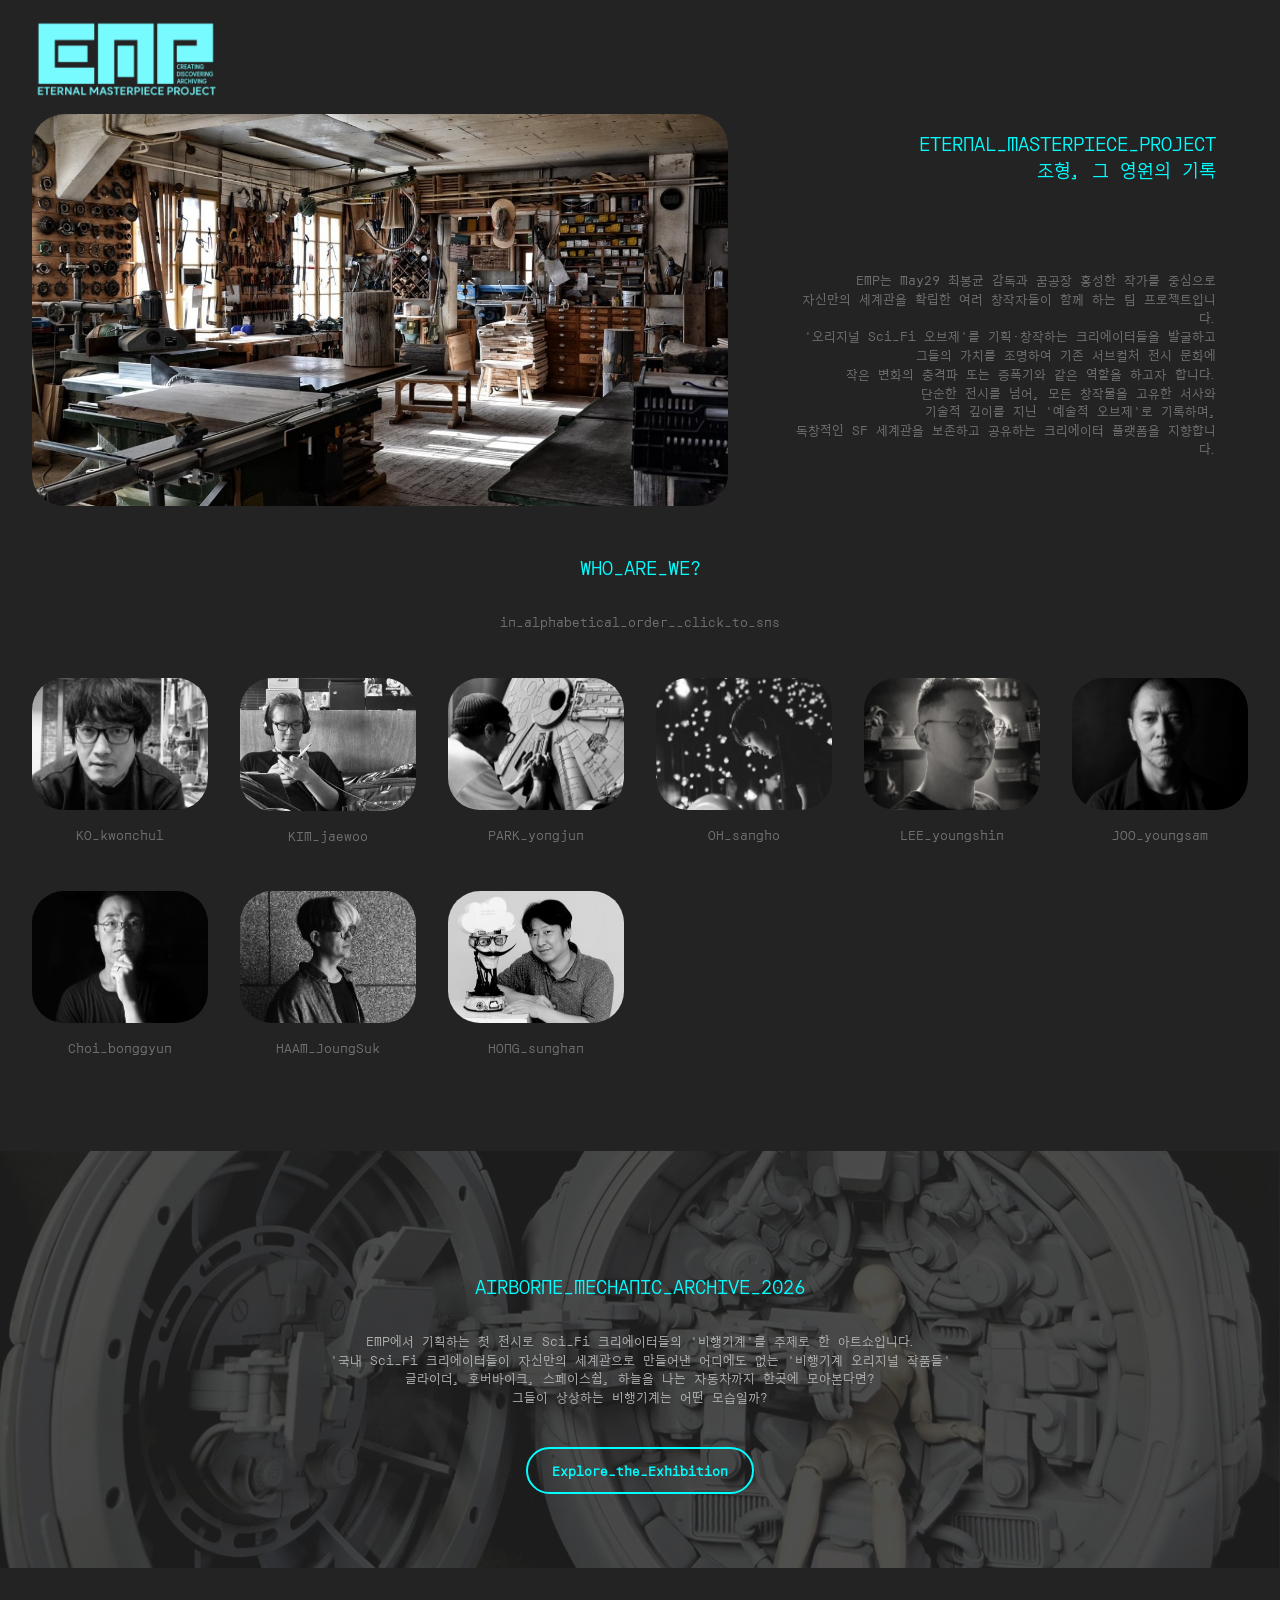
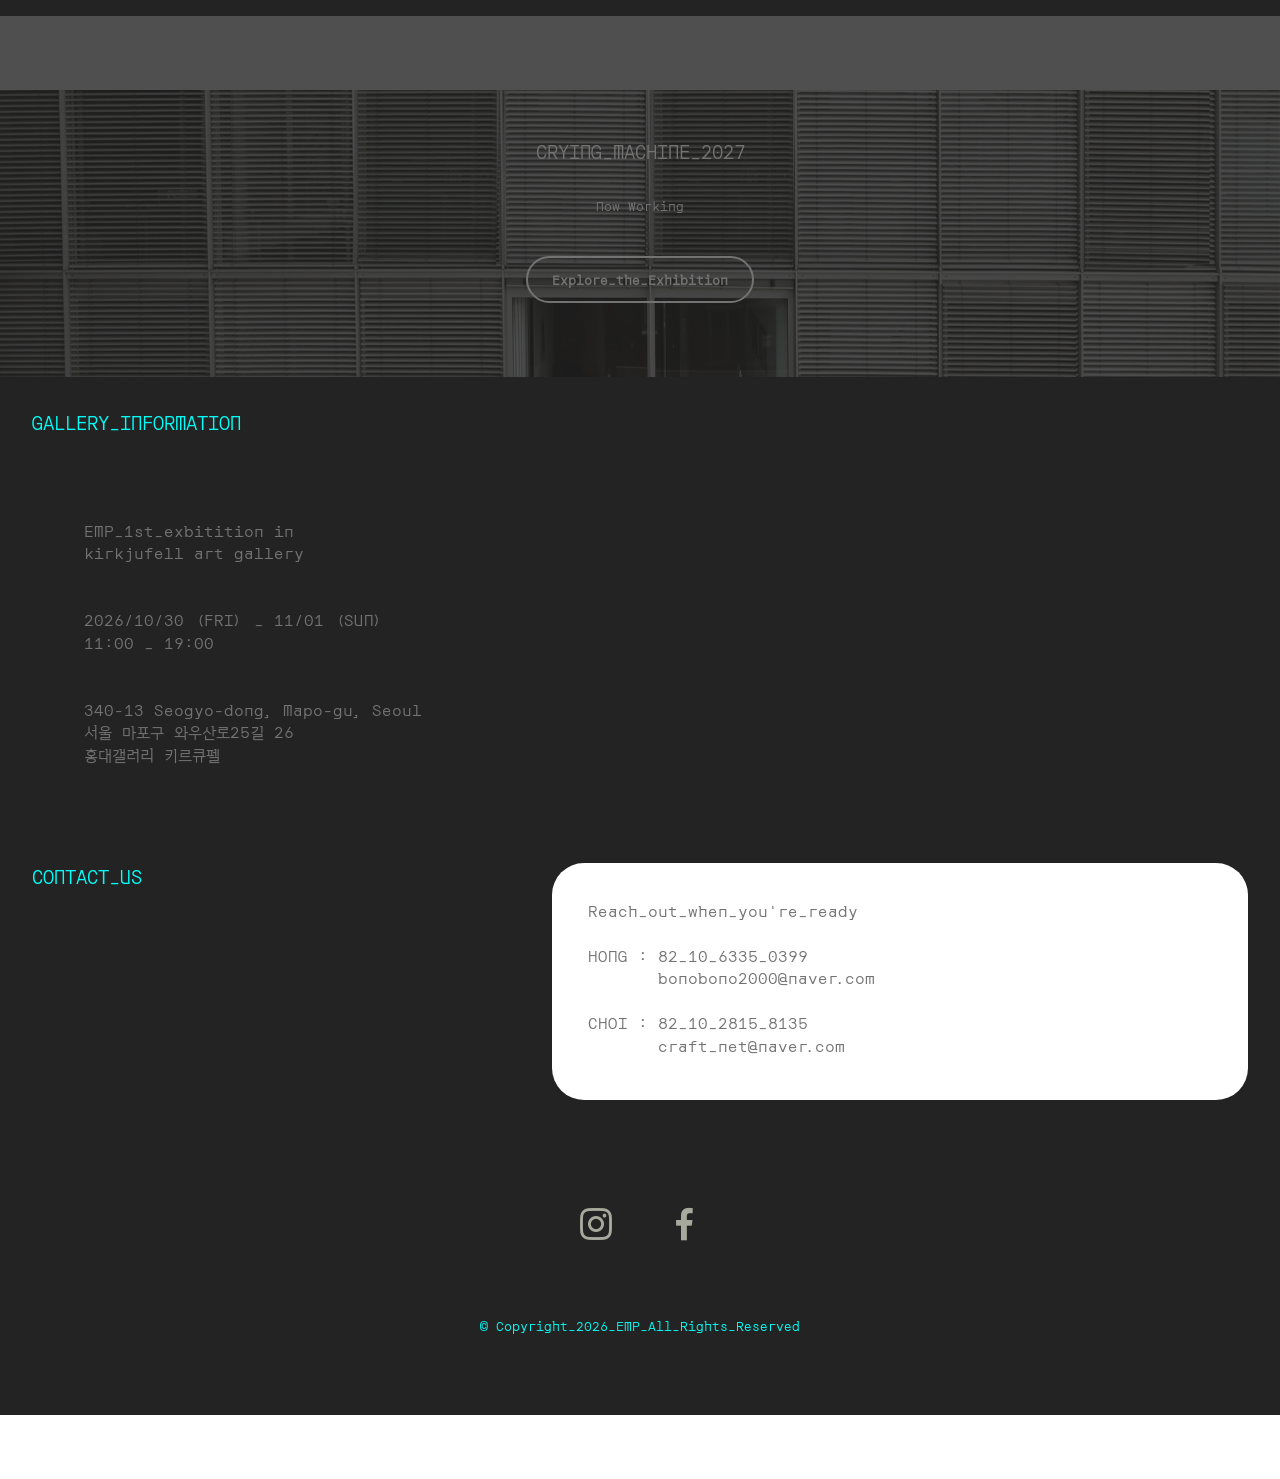
==== index.html @ f9713c84 "1" ====
<!DOCTYPE html>
<html  >
<head>
  <!-- Site made with Mobirise Website Builder v6.1.12, https://mobirise.com -->
  <meta charset="UTF-8">
  <meta http-equiv="X-UA-Compatible" content="IE=edge">
  <meta name="generator" content="Mobirise v6.1.12, mobirise.com">
  <meta name="viewport" content="width=device-width, initial-scale=1, minimum-scale=1">
  <link rel="shortcut icon" href="assets/images/emp-816x248-128x38.png" type="image/x-icon">
  <meta name="description" content="Eternal Masterpieces Project">
  
  
  <title>EMP</title>
  <link rel="stylesheet" href="assets/bootstrap/css/bootstrap.min.css">
  <link rel="stylesheet" href="assets/parallax/jarallax.css">
  <link rel="stylesheet" href="assets/animatecss/animate.css">
  <link rel="stylesheet" href="assets/socicon/css/styles.css">
  <link rel="stylesheet" href="assets/theme/css/style.css">
  <link rel="preload" href="https://fonts.googleapis.com/css?family=Orbit:400&display=swap" as="style" onload="this.onload=null;this.rel='stylesheet'">
  <noscript><link rel="stylesheet" href="https://fonts.googleapis.com/css?family=Orbit:400&display=swap"></noscript>
  <link rel="preload" href="https://fonts.googleapis.com/css?family=Inter+Tight:100,200,300,400,500,600,700,800,900,100i,200i,300i,400i,500i,600i,700i,800i,900i&display=swap" as="style" onload="this.onload=null;this.rel='stylesheet'">
  <noscript><link rel="stylesheet" href="https://fonts.googleapis.com/css?family=Inter+Tight:100,200,300,400,500,600,700,800,900,100i,200i,300i,400i,500i,600i,700i,800i,900i&display=swap"></noscript>
  <link rel="preload" as="style" href="assets/mobirise/css/mbr-additional.css?v=gTd7AP"><link rel="stylesheet" href="assets/mobirise/css/mbr-additional.css?v=gTd7AP" type="text/css">

  
  
  
</head>
<body>
  
  <section data-bs-version="5.1" class="header1 cid-tJS9vXDdRK" id="header01-7">
	

	
	

	<div class="container">
		<div class="row justify-content-center">
			<div class="col-12 col-md-12 col-lg-4 image-wrapper">
				<a href="index.html"><img class="w-100" src="assets/images/emp-logo-816x242.png" alt=""></a>
			</div>
			<div class="col-12 col-lg col-md-12">
				<div class="text-wrapper align-left">
					
					
					
				</div>
			</div>
		</div>
	</div>
</section>

<section data-bs-version="5.1" class="header1 cid-vlVJeHqAbJ" id="header01-1z">
	

	
	

	<div class="container">
		<div class="row justify-content-center">
			<div class="col-12 col-md-12 col-lg-7 image-wrapper">
				<img class="w-100" src="assets/images/mbr-1476x978.jpeg" alt="">
			</div>
			<div class="col-12 col-lg col-md-12">
				<div class="text-wrapper align-left">
					<h1 class="mbr-section-title mbr-fonts-style mb-4 display-5">ETERNAL_MASTERPIECE_PROJECT<br>조형, 그 영원의 기록</h1>
					<p class="mbr-text mbr-fonts-style mb-4 display-4"><br><br><br>EMP는 May29 최봉균 감독과 꿈공장 홍성한 작가를 중심으로
<br>자신만의 세계관을 확립한 여러 창작자들이 함께 하는 팀 프로젝트입니다.
<br>'오리지널 Sci_Fi 오브제'를 기획·창작하는 크리에이터들을 발굴하고 <br>그들의 가치를 조명하여 기존 서브컬처 전시 문화에 <br>작은 변화의 충격파 또는 증폭기와 같은 역할을 하고자 합니다.
<br>단순한 전시를 넘어, 모든 창작물을 고유한 서사와 <br>기술적 깊이를 지닌 '예술적 오브제'로 기록하며,
<br>독창적인 SF 세계관을 보존하고 공유하는 크리에이터 플랫폼을 지향합니다.<br></p>
					
				</div>
			</div>
		</div>
	</div>
</section>

<section data-bs-version="5.1" class="features13 start cid-vlVE7SEpPm" id="features013-1y">
    

<div class="container-fluid">
  <div class="row justify-content-center">
    <div class="col-12 content-head">
      <div class="mbr-section-head mb-5">
        <h4 class="mbr-section-title mbr-fonts-style align-center mb-0 display-5">
          WHO_ARE_WE?
        </h4>
        <h5 class="mbr-section-subtitle mbr-fonts-style align-center mb-0 mt-4 display-4">
          in_alphabetical_order__click_to_sns
        </h5>
      </div>
    </div>
  </div>
  <div class="row mbr-section-content">
    <div class="item features-image col-6 col-md-4 col-lg-2 active">
      <div class="item-wrapper">
        <div class="item-img">
          <a href="https://www.facebook.com/profile.php?id=100007024426555" target="_blank"><img src="assets/images/eab3a0eab68cecb2a0-376x282.png" alt="" title="" data-slide-to="0" data-bs-slide-to="0"></a>
        </div>
        <div class="item-content align-left mt-3">
          
          <h6 class="item-subtitle mbr-fonts-style mb-3 display-4">
            KO_kwonchul
          </h6>
          
        </div>
        
      </div>
    </div><div class="item features-image col-6 col-md-4 col-lg-2">
      <div class="item-wrapper">
        <div class="item-img">
          <a href="https://x.com/rlawodn40" target="_blank"><img src="assets/images/eab980ec9eacec9ab0-firebrush-324x432.jpeg" alt="" title="" data-slide-to="2" data-bs-slide-to="2"></a>
        </div>
        <div class="item-content align-left mt-3">
          
          <h6 class="item-subtitle mbr-fonts-style mb-3 display-4">
            KIM_jaewoo</h6>
          
        </div>
        
      </div>
    </div><div class="item features-image col-6 col-md-4 col-lg-2">
      <div class="item-wrapper">
        <div class="item-img">
          <a href="https://www.instagram.com/pt9000_/" target="_blank"><img src="assets/images/ebb095ec9aa9eca480-376x533.jpeg" alt="" title="" data-slide-to="3" data-bs-slide-to="3"></a>
        </div>
        <div class="item-content align-left mt-3">
          
          <h6 class="item-subtitle mbr-fonts-style mb-3 display-4">
            PARK_yongjun</h6>
          
        </div>
        
      </div>
    </div><div class="item features-image col-6 col-md-4 col-lg-2">
      <div class="item-wrapper">
        <div class="item-img">
          <a href="https://www.facebook.com/sangho.oh.498800/" target="_blank"><img src="assets/images/ec98a4ec8381ed98b82-376x271.jpeg" alt="" title="" data-slide-to="4" data-bs-slide-to="4"></a>
        </div>
        <div class="item-content align-left mt-3">
          
          <h6 class="item-subtitle mbr-fonts-style mb-3 display-4">
            OH_sangho
          </h6>
          
        </div>
        
      </div>
    </div><div class="item features-image col-6 col-md-4 col-lg-2">
      <div class="item-wrapper">
        <div class="item-img">
          <a href="https://x.com/magaraimr/" target="_blank"><img src="assets/images/ec9db4ebaa85ec8ba0-376x501.png" alt="" title="" data-slide-to="5" data-bs-slide-to="5"></a>
        </div>
        <div class="item-content align-left mt-3">
          
          <h6 class="item-subtitle mbr-fonts-style mb-3 display-4">
            LEE_youngshin
          </h6>
          
        </div>
        
      </div>
    </div><div class="item features-image col-6 col-md-4 col-lg-2">
      <div class="item-wrapper">
        <div class="item-img">
          <a href="http://3imension.com" target="_blank"><img src="assets/images/joo02-376x501.png" alt="" title="" data-slide-to="6" data-bs-slide-to="6"></a>
        </div>
        <div class="item-content align-left mt-3">
          
          <h6 class="item-subtitle mbr-fonts-style mb-3 display-4">
            JOO_youngsam</h6>
          
        </div>
        
      </div>
    </div><div class="item features-image col-6 col-md-4 col-lg-2">
      <div class="item-wrapper">
        <div class="item-img">
          <a href="http://www.may29.net/" target="_blank"><img src="assets/images/ecb59cebb489eab7a0-376x668.jpeg" alt="" title="" data-slide-to="7" data-bs-slide-to="7"></a>
        </div>
        <div class="item-content align-left mt-3">
          
          <h6 class="item-subtitle mbr-fonts-style mb-3 display-4">
            Choi_bonggyun</h6>
          
        </div>
        
      </div>
    </div>
    <div class="item features-image col-6 col-md-4 col-lg-2">
      <div class="item-wrapper">
        <div class="item-img">
          <a href="https://www.instagram.com/bluredge.haamjang" target="_blank"><img src="assets/images/ed95a8eca095ec849d-376x512.jpeg" alt="" title="" data-slide-to="8" data-bs-slide-to="8"></a>
        </div>
        <div class="item-content align-left mt-3">
          
          <h6 class="item-subtitle mbr-fonts-style mb-3 display-4">
            HAAM_JoungSuk
          </h6>
          
        </div>
        
      </div>
    </div>
    <div class="item features-image col-6 col-md-4 col-lg-2">
      <div class="item-wrapper">
        <div class="item-img">
          <a href="https://www.instagram.com/storymade2" target="_blank"><img src="assets/images/ed998dec84b1ed959c3-376x285.jpeg" alt="" title="" data-slide-to="9" data-bs-slide-to="9"></a>
        </div>
        <div class="item-content align-left mt-3">
          
          <h6 class="item-subtitle mbr-fonts-style mb-3 display-4">
            HONG_sunghan
          </h6>
          
        </div>
        
      </div>
    </div>
    
    
    

  </div>
</div>
</section>

<section data-bs-version="5.1" class="header18 cid-vlVwd4Jt3r mbr-parallax-background" id="header18-1l">
  

  <div class="mbr-overlay" style="opacity: 0.8; background-color: rgb(35, 35, 35);"></div>
  <div class="container">
    <div class="row">
      <div class="content-wrap col-12 col-md-12">
        <h1 class="mbr-section-title mbr-fonts-style mbr-white mb-4 display-5">
          <br>AIRBORNE_MECHANIC_ARCHIVE_2026</h1>
        
        <p class="mbr-fonts-style mbr-text mbr-white mb-4 display-4">EMP에서 기획하는 첫 전시로 Sci_Fi 크리에이터들의 '비행기계'를 주제로 한 아트쇼입니다.
<br>'국내 Sci_Fi 크리에이터들이 자신만의 세계관으로 만들어낸 어디에도 없는 '비행기계 오리지널 작품들'<br>글라이더, 호버바이크, 스페이스쉽, 하늘을 나는 자동차까지 한곳에 모아본다면?
<br>그들이 상상하는 비행기계는 어떤 모습일까?</p>
        <div class="mbr-section-btn"><a class="btn btn-primary-outline display-4" href="2026.html">Explore_the_Exhibition</a></div>
      </div>
    </div>
  </div>
</section>

<section data-bs-version="5.1" class="article11 cid-vlVMy3UAA4" id="article11-24">
    

    
    
    <div class="container">
        <div class="row justify-content-center">
            <div class="title col-md-12 col-lg-5">
                
                
                
            </div>
        </div>
    </div>
</section>

<section data-bs-version="5.1" class="header18 cid-vlVzrsFkdl mbr-parallax-background" id="header18-1m">
  

  <div class="mbr-overlay" style="opacity: 0.8; background-color: rgb(35, 35, 35);"></div>
  <div class="container">
    <div class="row">
      <div class="content-wrap col-12 col-md-12">
        <h1 class="mbr-section-title mbr-fonts-style mbr-white mb-4 display-5">
          <br>CRYING_MACHINE_2027</h1>
        
        <p class="mbr-fonts-style mbr-text mbr-white mb-4 display-4">Now Working</p>
        <div class="mbr-section-btn"><a class="btn btn-success-outline display-4">Explore_the_Exhibition</a></div>
      </div>
    </div>
  </div>
</section>

<section data-bs-version="5.1" class="contacts2 map1 cid-vlVvwWh4jx" id="contacts02-1i">

    

    
    <div class="container">
        <div class="mbr-section-head mb-5">
            <h1 class="mbr-section-title mbr-fonts-style align-center mb-0 display-5">GALLERY_INFORMATION</h1>
            
        </div>
        <div class="row justify-content-center mt-4">
            <div class="card col-12 col-md-5">
                <div class="card-wrapper">
                    <div class="text-wrapper">
                        <h1 class="cardTitle mbr-fonts-style mb-2 display-7"><div><span style="font-size: 1rem; text-align: left;">EMP_1st_exbitition in</span><br></div><div>kirkjufell art gallery</div><div><br></div><div><br></div><div>2026/10/30 (FRI) _ 11/01 (SUN)</div>11:00 _ 19:00<br><br><br>340-13 Seogyo-dong, Mapo-gu, Seoul<br>서울 마포구 와우산로25길 26<br>홍대갤러리 키르큐펠<br><br></h1>
                    <ul class="list mbr-fonts-style display-7">
</ul>
                    </div>
                </div>
            </div>
            <div class="map-wrapper col-12 col-md-7">
                <div class="google-map"><iframe frameborder="0" style="border:0" src="https://www.google.com/maps/embed?pb=!1m5!3m3!1m2!1s0x357c9900373eb497%3A0x2007049d465058dd!2z7ZmN64yA6rCk65-s66asIO2CpOultO2BkO2OoA!5e0!3m2!1sko!2skr!4v1784622759684!5m2!1sko!2skr" allowfullscreen=""></iframe></div>
            </div>
        </div>
    </div>
</section>

<section data-bs-version="5.1" class="people01 cid-vlVvxAagze" id="people01-1j">
  

  

  <div class="container">
    <div class="row">
      <div class="col-lg-5 mb-5">
        <h1 class="mbr-section-maintitle mbr-fonts-style mb-4 display-5">
          CONTACT_US</h1>
        

        
      </div>

      <div class="col-lg-7">
        <div class="item features-without-image active">
          <div class="item-wrapper">
            <div class="row align-items-center">
              <div class="col-md-7">
                <div class="align-left">
                  <h1 class="mbr-section-title mbr-fonts-style mb-2 display-7">Reach_out_when_you're_ready<br><br>HONG : 82_10_6335_0399<br>&nbsp; &nbsp; &nbsp; &nbsp;bonobono2000@naver.com<br><br>CHOI : 82_10_2815_8135<br><div>&nbsp; &nbsp; &nbsp; &nbsp;craft_net@naver.com</div></h1>
                  
                  
                </div>
              </div>

              <div class="col-md-5">
                
              </div>
            </div>
          </div>
        </div>
        
        
      </div>
    </div>
  </div>
</section>

<section data-bs-version="5.1" class="footer1 programm5 cid-vlVvCBHb6e" once="footers" id="footer03-1k">

        

    

    <div class="container">
        <div class="row">

            

            <div class="col-12">
                <div class="social-row">
                    <div class="soc-item">
                        <a href="https://www.instagram.com/e.m.p_ark/" target="_blank">
                            <span class="mbr-iconfont display-7 socicon-instagram socicon" style=""></span>
                        </a>
                    </div>
                    <div class="soc-item">
                        <a href="https://www.facebook.com/groups/1547420273323174" target="_blank">
                            <span class="mbr-iconfont socicon-facebook socicon" style=""></span>
                        </a>
                    </div>
                    
                    
                    
                </div>
            </div>
            <div class="col-12 mt-5">
                <p class="mbr-fonts-style copyright display-4">
                    © Copyright_2026_EMP_All_Rights_Reserved
                </p>
            </div>
        </div>
    </div>
</section><section class="display-7" style="padding: 0;align-items: center;justify-content: center;flex-wrap: wrap;    align-content: center;display: flex;position: relative;height: 4rem;"><a href="https://mobiri.se/4609597" style="flex: 1 1;height: 4rem;position: absolute;width: 100%;z-index: 1;"><img alt="" style="height: 4rem;" src="[data-uri]"></a><p style="margin: 0;text-align: center;" class="display-7">&#8204;</p><a style="z-index:1" href="https://mobirise.com">Mobirise </a></section><script src="assets/bootstrap/js/bootstrap.bundle.min.js"></script>  <script src="assets/parallax/jarallax.js"></script>  <script src="assets/smoothscroll/smooth-scroll.js"></script>  <script src="assets/ytplayer/index.js"></script>  <script src="assets/theme/js/script.js"></script>  
  
  
  <input name="animation" type="hidden">
  </body>
</html>
---- assets/parallax/jarallax.css ----
.jarallax {
    position: relative;
    z-index: 0;
}
.jarallax > .jarallax-img {
    position: absolute;
    object-fit: cover;
    /* support for plugin https://github.com/bfred-it/object-fit-images */
    font-family: 'object-fit: cover;';
    top: 0;
    left: 0;
    width: 100%;
    height: 100%;
    z-index: -1;
}
---- assets/socicon/css/styles.css ----
@charset "UTF-8";

@font-face {
  font-family: 'Socicon';
  src:  url('../fonts/socicon.eot');
  src:  url('../fonts/socicon.eot?#iefix') format('embedded-opentype'),
    url('../fonts/socicon.woff2') format('woff2'),
    url('../fonts/socicon.ttf') format('truetype'),
    url('../fonts/socicon.woff') format('woff'),
    url('../fonts/socicon.svg#socicon') format('svg');
  font-weight: normal;
  font-style: normal;
  font-display: swap;
}

[data-icon]:before {
  font-family: "socicon" !important;
  content: attr(data-icon);
  font-style: normal !important;
  font-weight: normal !important;
  font-variant: normal !important;
  text-transform: none !important;
  speak: none;
  line-height: 1;
  -webkit-font-smoothing: antialiased;
  -moz-osx-font-smoothing: grayscale;
}

[class^="socicon-"], [class*=" socicon-"] {
  /* use !important to prevent issues with browser extensions that change fonts */
  font-family: 'Socicon' !important;
  speak: none;
  font-style: normal;
  font-weight: normal;
  font-variant: normal;
  text-transform: none;
  line-height: 1;

  /* Better Font Rendering =========== */
  -webkit-font-smoothing: antialiased;
  -moz-osx-font-smoothing: grayscale;
}

.socicon-500px:before {
  content: "\e000";
}
.socicon-8tracks:before {
  content: "\e001";
}
.socicon-airbnb:before {
  content: "\e002";
}
.socicon-alliance:before {
  content: "\e003";
}
.socicon-amazon:before {
  content: "\e004";
}
.socicon-amplement:before {
  content: "\e005";
}
.socicon-android:before {
  content: "\e006";
}
.socicon-angellist:before {
  content: "\e007";
}
.socicon-apple:before {
  content: "\e008";
}
.socicon-appnet:before {
  content: "\e009";
}
.socicon-baidu:before {
  content: "\e00a";
}
.socicon-bandcamp:before {
  content: "\e00b";
}
.socicon-battlenet:before {
  content: "\e00c";
}
.socicon-mixer:before {
  content: "\e00d";
}
.socicon-bebee:before {
  content: "\e00e";
}
.socicon-bebo:before {
  content: "\e00f";
}
.socicon-behance:before {
  content: "\e010";
}
.socicon-blizzard:before {
  content: "\e011";
}
.socicon-blogger:before {
  content: "\e012";
}
.socicon-buffer:before {
  content: "\e013";
}
.socicon-chrome:before {
  content: "\e014";
}
.socicon-coderwall:before {
  content: "\e015";
}
.socicon-curse:before {
  content: "\e016";
}
.socicon-dailymotion:before {
  content: "\e017";
}
.socicon-deezer:before {
  content: "\e018";
}
.socicon-delicious:before {
  content: "\e019";
}
.socicon-deviantart:before {
  content: "\e01a";
}
.socicon-diablo:before {
  content: "\e01b";
}
.socicon-digg:before {
  content: "\e01c";
}
.socicon-discord:before {
  content: "\e01d";
}
.socicon-disqus:before {
  content: "\e01e";
}
.socicon-douban:before {
  content: "\e01f";
}
.socicon-draugiem:before {
  content: "\e020";
}
.socicon-dribbble:before {
  content: "\e021";
}
.socicon-drupal:before {
  content: "\e022";
}
.socicon-ebay:before {
  content: "\e023";
}
.socicon-ello:before {
  content: "\e024";
}
.socicon-endomodo:before {
  content: "\e025";
}
.socicon-envato:before {
  content: "\e026";
}
.socicon-etsy:before {
  content: "\e027";
}
.socicon-facebook:before {
  content: "\e028";
}
.socicon-feedburner:before {
  content: "\e029";
}
.socicon-filmweb:before {
  content: "\e02a";
}
.socicon-firefox:before {
  content: "\e02b";
}
.socicon-flattr:before {
  content: "\e02c";
}
.socicon-flickr:before {
  content: "\e02d";
}
.socicon-formulr:before {
  content: "\e02e";
}
.socicon-forrst:before {
  content: "\e02f";
}
.socicon-foursquare:before {
  content: "\e030";
}
.socicon-friendfeed:before {
  content: "\e031";
}
.socicon-github:before {
  content: "\e032";
}
.socicon-goodreads:before {
  content: "\e033";
}
.socicon-google:before {
  content: "\e034";
}
.socicon-googlescholar:before {
  content: "\e035";
}
.socicon-googlegroups:before {
  content: "\e036";
}
.socicon-googlephotos:before {
  content: "\e037";
}
.socicon-googleplus:before {
  content: "\e038";
}
.socicon-grooveshark:before {
  content: "\e039";
}
.socicon-hackerrank:before {
  content: "\e03a";
}
.socicon-hearthstone:before {
  content: "\e03b";
}
.socicon-hellocoton:before {
  content: "\e03c";
}
.socicon-heroes:before {
  content: "\e03d";
}
.socicon-smashcast:before {
  content: "\e03e";
}
.socicon-horde:before {
  content: "\e03f";
}
.socicon-houzz:before {
  content: "\e040";
}
.socicon-icq:before {
  content: "\e041";
}
.socicon-identica:before {
  content: "\e042";
}
.socicon-imdb:before {
  content: "\e043";
}
.socicon-instagram:before {
  content: "\e044";
}
.socicon-issuu:before {
  content: "\e045";
}
.socicon-istock:before {
  content: "\e046";
}
.socicon-itunes:before {
  content: "\e047";
}
.socicon-keybase:before {
  content: "\e048";
}
.socicon-lanyrd:before {
  content: "\e049";
}
.socicon-lastfm:before {
  content: "\e04a";
}
.socicon-line:before {
  content: "\e04b";
}
.socicon-linkedin:before {
  content: "\e04c";
}
.socicon-livejournal:before {
  content: "\e04d";
}
.socicon-lyft:before {
  content: "\e04e";
}
.socicon-macos:before {
  content: "\e04f";
}
.socicon-mail:before {
  content: "\e050";
}
.socicon-medium:before {
  content: "\e051";
}
.socicon-meetup:before {
  content: "\e052";
}
.socicon-mixcloud:before {
  content: "\e053";
}
.socicon-modelmayhem:before {
  content: "\e054";
}
.socicon-mumble:before {
  content: "\e055";
}
.socicon-myspace:before {
  content: "\e056";
}
.socicon-newsvine:before {
  content: "\e057";
}
.socicon-nintendo:before {
  content: "\e058";
}
.socicon-npm:before {
  content: "\e059";
}
.socicon-odnoklassniki:before {
  content: "\e05a";
}
.socicon-openid:before {
  content: "\e05b";
}
.socicon-opera:before {
  content: "\e05c";
}
.socicon-outlook:before {
  content: "\e05d";
}
.socicon-overwatch:before {
  content: "\e05e";
}
.socicon-patreon:before {
  content: "\e05f";
}
.socicon-paypal:before {
  content: "\e060";
}
.socicon-periscope:before {
  content: "\e061";
}
.socicon-persona:before {
  content: "\e062";
}
.socicon-pinterest:before {
  content: "\e063";
}
.socicon-play:before {
  content: "\e064";
}
.socicon-player:before {
  content: "\e065";
}
.socicon-playstation:before {
  content: "\e066";
}
.socicon-pocket:before {
  content: "\e067";
}
.socicon-qq:before {
  content: "\e068";
}
.socicon-quora:before {
  content: "\e069";
}
.socicon-raidcall:before {
  content: "\e06a";
}
.socicon-ravelry:before {
  content: "\e06b";
}
.socicon-reddit:before {
  content: "\e06c";
}
.socicon-renren:before {
  content: "\e06d";
}
.socicon-researchgate:before {
  content: "\e06e";
}
.socicon-residentadvisor:before {
  content: "\e06f";
}
.socicon-reverbnation:before {
  content: "\e070";
}
.socicon-rss:before {
  content: "\e071";
}
.socicon-sharethis:before {
  content: "\e072";
}
.socicon-skype:before {
  content: "\e073";
}
.socicon-slideshare:before {
  content: "\e074";
}
.socicon-smugmug:before {
  content: "\e075";
}
.socicon-snapchat:before {
  content: "\e076";
}
.socicon-songkick:before {
  content: "\e077";
}
.socicon-soundcloud:before {
  content: "\e078";
}
.socicon-spotify:before {
  content: "\e079";
}
.socicon-stackexchange:before {
  content: "\e07a";
}
.socicon-stackoverflow:before {
  content: "\e07b";
}
.socicon-starcraft:before {
  content: "\e07c";
}
.socicon-stayfriends:before {
  content: "\e07d";
}
.socicon-steam:before {
  content: "\e07e";
}
.socicon-storehouse:before {
  content: "\e07f";
}
.socicon-strava:before {
  content: "\e080";
}
.socicon-streamjar:before {
  content: "\e081";
}
.socicon-stumbleupon:before {
  content: "\e082";
}
.socicon-swarm:before {
  content: "\e083";
}
.socicon-teamspeak:before {
  content: "\e084";
}
.socicon-teamviewer:before {
  content: "\e085";
}
.socicon-technorati:before {
  content: "\e086";
}
.socicon-telegram:before {
  content: "\e087";
}
.socicon-tripadvisor:before {
  content: "\e088";
}
.socicon-tripit:before {
  content: "\e089";
}
.socicon-triplej:before {
  content: "\e08a";
}
.socicon-tumblr:before {
  content: "\e08b";
}
.socicon-twitch:before {
  content: "\e08c";
}
.socicon-twitter:before {
  content: "\e08d";
}
.socicon-uber:before {
  content: "\e08e";
}
.socicon-ventrilo:before {
  content: "\e08f";
}
.socicon-viadeo:before {
  content: "\e090";
}
.socicon-viber:before {
  content: "\e091";
}
.socicon-viewbug:before {
  content: "\e092";
}
.socicon-vimeo:before {
  content: "\e093";
}
.socicon-vine:before {
  content: "\e094";
}
.socicon-vkontakte:before {
  content: "\e095";
}
.socicon-warcraft:before {
  content: "\e096";
}
.socicon-wechat:before {
  content: "\e097";
}
.socicon-weibo:before {
  content: "\e098";
}
.socicon-whatsapp:before {
  content: "\e099";
}
.socicon-wikipedia:before {
  content: "\e09a";
}
.socicon-windows:before {
  content: "\e09b";
}
.socicon-wordpress:before {
  content: "\e09c";
}
.socicon-wykop:before {
  content: "\e09d";
}
.socicon-xbox:before {
  content: "\e09e";
}
.socicon-xing:before {
  content: "\e09f";
}
.socicon-yahoo:before {
  content: "\e0a0";
}
.socicon-yammer:before {
  content: "\e0a1";
}
.socicon-yandex:before {
  content: "\e0a2";
}
.socicon-yelp:before {
  content: "\e0a3";
}
.socicon-younow:before {
  content: "\e0a4";
}
.socicon-youtube:before {
  content: "\e0a5";
}
.socicon-zapier:before {
  content: "\e0a6";
}
.socicon-zerply:before {
  content: "\e0a7";
}
.socicon-zomato:before {
  content: "\e0a8";
}
.socicon-zynga:before {
  content: "\e0a9";
}
.socicon-bluesky:before {
  content: "\e0aa";
}
.socicon-threads:before {
  content: "\e0ab";
}
.socicon-spreadshirt:before {
  content: "\e901";
}
.socicon-gamejolt:before {
  content: "\e902";
}
.socicon-trello:before {
  content: "\e903";
}
.socicon-tunein:before {
  content: "\e904";
}
.socicon-bloglovin:before {
  content: "\e905";
}
.socicon-gamewisp:before {
  content: "\e906";
}
.socicon-messenger:before {
  content: "\e907";
}
.socicon-pandora:before {
  content: "\e908";
}
.socicon-augment:before {
  content: "\e909";
}
.socicon-bitbucket:before {
  content: "\e90a";
}
.socicon-fyuse:before {
  content: "\e90b";
}
.socicon-yt-gaming:before {
  content: "\e90c";
}
.socicon-sketchfab:before {
  content: "\e90d";
}
.socicon-mobcrush:before {
  content: "\e90e";
}
.socicon-microsoft:before {
  content: "\e90f";
}
.socicon-realtor:before {
  content: "\e910";
}
.socicon-tidal:before {
  content: "\e911";
}
.socicon-qobuz:before {
  content: "\e912";
}
.socicon-natgeo:before {
  content: "\e913";
}
.socicon-mastodon:before {
  content: "\e914";
}
.socicon-unsplash:before {
  content: "\e915";
}
.socicon-homeadvisor:before {
  content: "\e916";
}
.socicon-angieslist:before {
  content: "\e917";
}
.socicon-codepen:before {
  content: "\e918";
}
.socicon-slack:before {
  content: "\e919";
}
.socicon-openaigym:before {
  content: "\e91a";
}
.socicon-logmein:before {
  content: "\e91b";
}
.socicon-fiverr:before {
  content: "\e91c";
}
.socicon-gotomeeting:before {
  content: "\e91d";
}
.socicon-aliexpress:before {
  content: "\e91e";
}
.socicon-guru:before {
  content: "\e91f";
}
.socicon-appstore:before {
  content: "\e920";
}
.socicon-homes:before {
  content: "\e921";
}
.socicon-zoom:before {
  content: "\e922";
}
.socicon-alibaba:before {
  content: "\e923";
}
.socicon-craigslist:before {
  content: "\e924";
}
.socicon-wix:before {
  content: "\e925";
}
.socicon-redfin:before {
  content: "\e926";
}
.socicon-googlecalendar:before {
  content: "\e927";
}
.socicon-shopify:before {
  content: "\e928";
}
.socicon-freelancer:before {
  content: "\e929";
}
.socicon-seedrs:before {
  content: "\e92a";
}
.socicon-bing:before {
  content: "\e92b";
}
.socicon-doodle:before {
  content: "\e92c";
}
.socicon-bonanza:before {
  content: "\e92d";
}
.socicon-squarespace:before {
  content: "\e92e";
}
.socicon-toptal:before {
  content: "\e92f";
}
.socicon-gust:before {
  content: "\e930";
}
.socicon-ask:before {
  content: "\e931";
}
.socicon-trulia:before {
  content: "\e932";
}
.socicon-loomly:before {
  content: "\e933";
}
.socicon-ghost:before {
  content: "\e934";
}
.socicon-upwork:before {
  content: "\e935";
}
.socicon-fundable:before {
  content: "\e936";
}
.socicon-booking:before {
  content: "\e937";
}
.socicon-googlemaps:before {
  content: "\e938";
}
.socicon-zillow:before {
  content: "\e939";
}
.socicon-niconico:before {
  content: "\e93a";
}
.socicon-toneden:before {
  content: "\e93b";
}
.socicon-crunchbase:before {
  content: "\e93c";
}
.socicon-homefy:before {
  content: "\e93d";
}
.socicon-calendly:before {
  content: "\e93e";
}
.socicon-livemaster:before {
  content: "\e93f";
}
.socicon-udemy:before {
  content: "\e940";
}
.socicon-codered:before {
  content: "\e941";
}
.socicon-origin:before {
  content: "\e942";
}
.socicon-nextdoor:before {
  content: "\e943";
}
.socicon-portfolio:before {
  content: "\e944";
}
.socicon-instructables:before {
  content: "\e945";
}
.socicon-gitlab:before {
  content: "\e946";
}
.socicon-hackernews:before {
  content: "\e947";
}
.socicon-smashwords:before {
  content: "\e948";
}
.socicon-kobo:before {
  content: "\e949";
}
.socicon-bookbub:before {
  content: "\e94a";
}
.socicon-mailru:before {
  content: "\e94b";
}
.socicon-moddb:before {
  content: "\e94c";
}
.socicon-indiedb:before {
  content: "\e94d";
}
.socicon-traxsource:before {
  content: "\e94e";
}
.socicon-gamefor:before {
  content: "\e94f";
}
.socicon-pixiv:before {
  content: "\e950";
}
.socicon-myanimelist:before {
  content: "\e951";
}
.socicon-blackberry:before {
  content: "\e952";
}
.socicon-wickr:before {
  content: "\e953";
}
.socicon-spip:before {
  content: "\e954";
}
.socicon-napster:before {
  content: "\e955";
}
.socicon-beatport:before {
  content: "\e956";
}
.socicon-hackerone:before {
  content: "\e957";
}
.socicon-internet:before {
  content: "\e958";
}
.socicon-ubuntu:before {
  content: "\e959";
}
.socicon-artstation:before {
  content: "\e95a";
}
.socicon-invision:before {
  content: "\e95b";
}
.socicon-torial:before {
  content: "\e95c";
}
.socicon-collectorz:before {
  content: "\e95d";
}
.socicon-seenthis:before {
  content: "\e95e";
}
.socicon-googleplaymusic:before {
  content: "\e95f";
}
.socicon-debian:before {
  content: "\e960";
}
.socicon-filmfreeway:before {
  content: "\e961";
}
.socicon-gnome:before {
  content: "\e962";
}
.socicon-itchio:before {
  content: "\e963";
}
.socicon-jamendo:before {
  content: "\e964";
}
.socicon-mix:before {
  content: "\e965";
}
.socicon-sharepoint:before {
  content: "\e966";
}
.socicon-tinder:before {
  content: "\e967";
}
.socicon-windguru:before {
  content: "\e968";
}
.socicon-cdbaby:before {
  content: "\e969";
}
.socicon-elementaryos:before {
  content: "\e96a";
}
.socicon-stage32:before {
  content: "\e96b";
}
.socicon-tiktok:before {
  content: "\e96c";
}
.socicon-gitter:before {
  content: "\e96d";
}
.socicon-letterboxd:before {
  content: "\e96e";
}
.socicon-threema:before {
  content: "\e96f";
}
.socicon-splice:before {
  content: "\e970";
}
.socicon-metapop:before {
  content: "\e971";
}
.socicon-naver:before {
  content: "\e972";
}
.socicon-remote:before {
  content: "\e973";
}
.socicon-flipboard:before {
  content: "\e974";
}
.socicon-googlehangouts:before {
  content: "\e975";
}
.socicon-dlive:before {
  content: "\e976";
}
.socicon-vsco:before {
  content: "\e977";
}
.socicon-stitcher:before {
  content: "\e978";
}
.socicon-avvo:before {
  content: "\e979";
}
.socicon-redbubble:before {
  content: "\e97a";
}
.socicon-society6:before {
  content: "\e97b";
}
.socicon-zazzle:before {
  content: "\e97c";
}
.socicon-eitaa:before {
  content: "\e97d";
}
.socicon-soroush:before {
  content: "\e97e";
}
.socicon-bale:before {
  content: "\e97f";
}
---- assets/theme/css/style.css ----
@charset "UTF-8";
section {
  background-color: #ffffff;
}

body {
  font-style: normal;
  line-height: 1.5;
  font-weight: 400;
  color: #232323;
  position: relative;
}

button {
  background-color: transparent;
  border-color: transparent;
}

.embla__button,
.carousel-control {
  background-color: #edefea !important;
  opacity: 0.8 !important;
  color: #464845 !important;
  border-color: #edefea !important;
}

.carousel .close,
.modalWindow .close {
  background-color: #edefea !important;
  color: #464845 !important;
  border-color: #edefea !important;
  opacity: 0.8 !important;
}

.carousel .close:hover,
.modalWindow .close:hover {
  opacity: 1 !important;
}

.carousel-indicators li {
  background-color: #edefea !important;
  border: 2px solid #464845 !important;
}

.carousel-indicators li:hover,
.carousel-indicators li:active {
  opacity: 0.8 !important;
}

.embla__button:hover,
.carousel-control:hover {
  background-color: #edefea !important;
  opacity: 1 !important;
}

.modalWindow-video-container {
  height: 80%;
}

section,
.container,
.container-fluid {
  position: relative;
  word-wrap: break-word;
}

a.mbr-iconfont:hover {
  text-decoration: none;
}

.article .lead p,
.article .lead ul,
.article .lead ol,
.article .lead pre,
.article .lead blockquote {
  margin-bottom: 0;
}

a {
  font-style: normal;
  font-weight: 400;
  cursor: pointer;
}
a, a:hover {
  text-decoration: none;
}

.mbr-section-title {
  font-style: normal;
  line-height: 1.3;
}

.mbr-section-subtitle {
  line-height: 1.3;
}

.mbr-text {
  font-style: normal;
  line-height: 1.7;
}

h1,
h2,
h3,
h4,
h5,
h6,
.display-1,
.display-2,
.display-4,
.display-5,
.display-7,
span,
p,
a {
  line-height: 1;
  word-break: break-word;
  word-wrap: break-word;
  font-weight: 400;
}

b,
strong {
  font-weight: bold;
}

input:-webkit-autofill, input:-webkit-autofill:hover, input:-webkit-autofill:focus, input:-webkit-autofill:active {
  transition-delay: 9999s;
  -webkit-transition-property: background-color, color;
  transition-property: background-color, color;
}

textarea[type=hidden] {
  display: none;
}

section {
  background-position: 50% 50%;
  background-repeat: no-repeat;
  background-size: cover;
}
section .mbr-background-video,
section .mbr-background-video-preview {
  position: absolute;
  bottom: 0;
  left: 0;
  right: 0;
  top: 0;
}

.hidden {
  visibility: hidden;
}

.mbr-z-index20 {
  z-index: 20;
}

/*! Base colors */
.mbr-white {
  color: #ffffff;
}

.mbr-black {
  color: #111111;
}

.mbr-bg-white {
  background-color: #ffffff;
}

.mbr-bg-black {
  background-color: #000000;
}

/*! Text-aligns */
.align-left {
  text-align: left;
}

.align-center {
  text-align: center;
}

.align-right {
  text-align: right;
}

/*! Font-weight  */
.mbr-light {
  font-weight: 300;
}

.mbr-regular {
  font-weight: 400;
}

.mbr-semibold {
  font-weight: 500;
}

.mbr-bold {
  font-weight: 700;
}

/*! Media  */
.media-content {
  flex-basis: 100%;
}

.media-container-row {
  display: flex;
  flex-direction: row;
  flex-wrap: wrap;
  justify-content: center;
  align-content: center;
  align-items: start;
}
.media-container-row .media-size-item {
  width: 400px;
}

.media-container-column {
  display: flex;
  flex-direction: column;
  flex-wrap: wrap;
  justify-content: center;
  align-content: center;
  align-items: stretch;
}
.media-container-column > * {
  width: 100%;
}

@media (min-width: 992px) {
  .media-container-row {
    flex-wrap: nowrap;
  }
}
figure {
  margin-bottom: 0;
  overflow: hidden;
}

figure[mbr-media-size] {
  transition: width 0.1s;
}

img,
iframe {
  display: block;
  width: 100%;
}

.card {
  background-color: transparent;
  border: none;
}

.card-box {
  width: 100%;
}

.card-img {
  text-align: center;
  flex-shrink: 0;
  -webkit-flex-shrink: 0;
}

.media {
  max-width: 100%;
  margin: 0 auto;
}

.mbr-figure {
  align-self: center;
}

.media-container > div {
  max-width: 100%;
}

.mbr-figure img,
.card-img img {
  width: 100%;
}

@media (max-width: 991px) {
  .media-size-item {
    width: auto !important;
  }
  .media {
    width: auto;
  }
  .mbr-figure {
    width: 100% !important;
  }
}
/*! Buttons */
.mbr-section-btn {
  margin-left: -0.6rem;
  margin-right: -0.6rem;
  font-size: 0;
}

.btn {
  font-weight: 600;
  border-width: 1px;
  font-style: normal;
  margin: 0.6rem 0.6rem;
  white-space: normal;
  transition: all 0.2s ease-in-out;
  display: inline-flex;
  align-items: center;
  justify-content: center;
  word-break: break-word;
}

.btn-sm {
  font-weight: 600;
  letter-spacing: 0px;
  transition: all 0.3s ease-in-out;
}

.btn-md {
  font-weight: 600;
  letter-spacing: 0px;
  transition: all 0.3s ease-in-out;
}

.btn-lg {
  font-weight: 600;
  letter-spacing: 0px;
  transition: all 0.3s ease-in-out;
}

.btn-form {
  margin: 0;
}
.btn-form:hover {
  cursor: pointer;
}

nav .mbr-section-btn {
  margin-left: 0rem;
  margin-right: 0rem;
}

/*! Btn icon margin */
.btn .mbr-iconfont,
.btn.btn-sm .mbr-iconfont {
  order: 1;
  cursor: pointer;
  margin-left: 0.5rem;
  vertical-align: sub;
}

.btn.btn-md .mbr-iconfont,
.btn.btn-md .mbr-iconfont {
  margin-left: 0.8rem;
}

.mbr-regular {
  font-weight: 400;
}

.mbr-semibold {
  font-weight: 500;
}

.mbr-bold {
  font-weight: 700;
}

[type=submit] {
  -webkit-appearance: none;
}

/*! Full-screen */
.mbr-fullscreen .mbr-overlay {
  min-height: 100vh;
}

.mbr-fullscreen {
  display: flex;
  display: -moz-flex;
  display: -ms-flex;
  display: -o-flex;
  align-items: center;
  min-height: 100vh;
  padding-top: 3rem;
  padding-bottom: 3rem;
}

/*! Map */
.map {
  height: 25rem;
  position: relative;
}
.map iframe {
  width: 100%;
  height: 100%;
}

/*! Scroll to top arrow */
.mbr-arrow-up {
  bottom: 25px;
  right: 90px;
  position: fixed;
  text-align: right;
  z-index: 5000;
  color: #ffffff;
  font-size: 22px;
}

.mbr-arrow-up a {
  background: rgba(0, 0, 0, 0.2);
  border-radius: 50%;
  color: #fff;
  display: inline-block;
  height: 60px;
  width: 60px;
  border: 2px solid #fff;
  outline-style: none !important;
  position: relative;
  text-decoration: none;
  transition: all 0.3s ease-in-out;
  cursor: pointer;
  text-align: center;
}
.mbr-arrow-up a:hover {
  background-color: rgba(0, 0, 0, 0.4);
}
.mbr-arrow-up a i {
  line-height: 60px;
}

.mbr-arrow-up-icon {
  display: block;
  color: #fff;
}

.mbr-arrow-up-icon::before {
  content: "›";
  display: inline-block;
  font-family: serif;
  font-size: 22px;
  line-height: 1;
  font-style: normal;
  position: relative;
  top: 6px;
  left: -4px;
  transform: rotate(-90deg);
}

/*! Arrow Down */
.mbr-arrow {
  position: absolute;
  bottom: 45px;
  left: 50%;
  width: 60px;
  height: 60px;
  cursor: pointer;
  background-color: rgba(80, 80, 80, 0.5);
  border-radius: 50%;
  transform: translateX(-50%);
}
@media (max-width: 767px) {
  .mbr-arrow {
    display: none;
  }
}
.mbr-arrow > a {
  display: inline-block;
  text-decoration: none;
  outline-style: none;
  animation: arrowdown 1.7s ease-in-out infinite;
  color: #ffffff;
}
.mbr-arrow > a > i {
  position: absolute;
  top: -2px;
  left: 15px;
  font-size: 2rem;
}

#scrollToTop a i::before {
  content: "";
  position: absolute;
  display: block;
  border-bottom: 2.5px solid #fff;
  border-left: 2.5px solid #fff;
  width: 27.8%;
  height: 27.8%;
  left: 50%;
  top: 51%;
  transform: translateY(-30%) translateX(-50%) rotate(135deg);
}

@keyframes arrowdown {
  0% {
    transform: translateY(0px);
  }
  50% {
    transform: translateY(-5px);
  }
  100% {
    transform: translateY(0px);
  }
}
@media (max-width: 500px) {
  .mbr-arrow-up {
    left: 0;
    right: 0;
    text-align: center;
  }
}
/*Gradients animation*/
@keyframes gradient-animation {
  from {
    background-position: 0% 100%;
    animation-timing-function: ease-in-out;
  }
  to {
    background-position: 100% 0%;
    animation-timing-function: ease-in-out;
  }
}
.bg-gradient {
  background-size: 200% 200%;
  animation: gradient-animation 5s infinite alternate;
  -webkit-animation: gradient-animation 5s infinite alternate;
}

.menu .navbar-brand {
  display: -webkit-flex;
}
.menu .navbar-brand span {
  display: flex;
  display: -webkit-flex;
}
.menu .navbar-brand .navbar-caption-wrap {
  display: -webkit-flex;
}
.menu .navbar-brand .navbar-logo img {
  display: -webkit-flex;
  width: auto;
}
@media (min-width: 768px) and (max-width: 991px) {
  .menu .navbar-toggleable-sm .navbar-nav {
    display: -ms-flexbox;
  }
}
@media (max-width: 991px) {
  .menu .navbar-collapse {
    max-height: 93.5vh;
  }
  .menu .navbar-collapse.show {
    overflow: auto;
  }
}
@media (min-width: 992px) {
  .menu .navbar-nav.nav-dropdown {
    display: -webkit-flex;
  }
  .menu .navbar-toggleable-sm .navbar-collapse {
    display: -webkit-flex !important;
  }
  .menu .collapsed .navbar-collapse {
    max-height: 93.5vh;
  }
  .menu .collapsed .navbar-collapse.show {
    overflow: auto;
  }
}
@media (max-width: 767px) {
  .menu .navbar-collapse {
    max-height: 80vh;
  }
}

.nav-link .mbr-iconfont {
  margin-right: 0.5rem;
}

.navbar {
  display: -webkit-flex;
  -webkit-flex-wrap: wrap;
  -webkit-align-items: center;
  -webkit-justify-content: space-between;
}

.navbar-collapse {
  -webkit-flex-basis: 100%;
  -webkit-flex-grow: 1;
  -webkit-align-items: center;
}

.nav-dropdown .link {
  padding: 0.667em 1.667em !important;
  margin: 0 !important;
}

.nav {
  display: -webkit-flex;
  -webkit-flex-wrap: wrap;
}

.row {
  display: -webkit-flex;
  -webkit-flex-wrap: wrap;
}

.justify-content-center {
  -webkit-justify-content: center;
}

.form-inline {
  display: -webkit-flex;
}

.card-wrapper {
  -webkit-flex: 1;
}

.carousel-control {
  z-index: 10;
  display: -webkit-flex;
}

.carousel-controls {
  display: -webkit-flex;
}

.media {
  display: -webkit-flex;
}

.form-group:focus {
  outline: none;
}

.jq-selectbox__select {
  padding: 7px 0;
  position: relative;
}

.jq-selectbox__dropdown {
  overflow: hidden;
  border-radius: 10px;
  position: absolute;
  top: 100%;
  left: 0 !important;
  width: 100% !important;
}

.jq-selectbox__trigger-arrow {
  right: 0;
  transform: translateY(-50%);
}

.jq-selectbox li {
  padding: 1.07em 0.5em;
}

input[type=range] {
  padding-left: 0 !important;
  padding-right: 0 !important;
}

.modal-dialog,
.modal-content {
  height: 100%;
}

.modal-dialog .carousel-inner {
  height: calc(100vh - 1.75rem);
}
@media (max-width: 575px) {
  .modal-dialog .carousel-inner {
    height: calc(100vh - 1rem);
  }
}

.carousel-item {
  text-align: center;
}

.carousel-item img {
  margin: auto;
}

.navbar-toggler {
  align-self: flex-start;
  padding: 0.25rem 0.75rem;
  font-size: 1.25rem;
  line-height: 1;
  background: transparent;
  border: 1px solid transparent;
  border-radius: 0.25rem;
}

.navbar-toggler:focus,
.navbar-toggler:hover {
  text-decoration: none;
  box-shadow: none;
}

.navbar-toggler-icon {
  display: inline-block;
  width: 1.5em;
  height: 1.5em;
  vertical-align: middle;
  content: "";
  background: no-repeat center center;
  background-size: 100% 100%;
}

.navbar-toggler-left {
  position: absolute;
  left: 1rem;
}

.navbar-toggler-right {
  position: absolute;
  right: 1rem;
}

.card-img {
  width: auto;
}

.menu .navbar.collapsed:not(.beta-menu) {
  flex-direction: column;
}

.carousel-item.active,
.carousel-item-next,
.carousel-item-prev {
  display: flex;
}

.note-air-layout .dropup .dropdown-menu,
.note-air-layout .navbar-fixed-bottom .dropdown .dropdown-menu {
  bottom: initial !important;
}

html,
body {
  height: auto;
  min-height: 100vh;
}

.dropup .dropdown-toggle::after {
  display: none;
}

.form-asterisk {
  font-family: initial;
  position: absolute;
  top: -2px;
  font-weight: normal;
}

.form-control-label {
  position: relative;
  cursor: pointer;
  margin-bottom: 0.357em;
  padding: 0;
}

.alert {
  color: #ffffff;
  border-radius: 0;
  border: 0;
  font-size: 1.1rem;
  line-height: 1.5;
  margin-bottom: 1.875rem;
  padding: 1.25rem;
  position: relative;
  text-align: center;
}
.alert.alert-form::after {
  background-color: inherit;
  bottom: -7px;
  content: "";
  display: block;
  height: 14px;
  left: 50%;
  margin-left: -7px;
  position: absolute;
  transform: rotate(45deg);
  width: 14px;
}

.form-control {
  background-color: #ffffff;
  background-clip: border-box;
  color: #232323;
  line-height: 1rem !important;
  height: auto;
  padding: 1.2rem 2rem;
  transition: border-color 0.25s ease 0s;
  border: 1px solid transparent !important;
  border-radius: 4px;
  box-shadow: rgba(0, 0, 0, 0.07) 0px 1px 1px 0px, rgba(0, 0, 0, 0.07) 0px 1px 3px 0px, rgba(0, 0, 0, 0.03) 0px 0px 0px 1px;
}
.form-active .form-control:invalid {
  border-color: red;
}

.row > * {
  padding-right: 1rem;
  padding-left: 1rem;
}

form .row {
  margin-left: -0.6rem;
  margin-right: -0.6rem;
}
form .row [class*=col] {
  padding-left: 0.6rem;
  padding-right: 0.6rem;
}

form .mbr-section-btn {
  padding-left: 0.6rem;
  padding-right: 0.6rem;
}

form .form-check-input {
  margin-top: 0.5;
}

textarea.form-control {
  line-height: 1.5rem !important;
}

.form-group {
  margin-bottom: 1.2rem;
}

.form-control,
form .btn {
  min-height: 48px;
}

.gdpr-block label span.textGDPR input[name=gdpr] {
  top: 7px;
}

.form-control:focus {
  box-shadow: none;
}

:focus {
  outline: none;
}

.mbr-overlay {
  background-color: #000;
  bottom: 0;
  left: 0;
  opacity: 0.5;
  position: absolute;
  right: 0;
  top: 0;
  z-index: 0;
  pointer-events: none;
}

blockquote {
  font-style: italic;
  padding: 3rem;
  font-size: 1.09rem;
  position: relative;
  border-left: 3px solid;
}

ul,
ol,
pre,
blockquote {
  margin-bottom: 2.3125rem;
}

.mt-4 {
  margin-top: 2rem !important;
}

.mb-4 {
  margin-bottom: 2rem !important;
}

.container,
.container-fluid {
  padding-left: 16px;
  padding-right: 16px;
}

.row {
  margin-left: -16px;
  margin-right: -16px;
}
.row > [class*=col] {
  padding-left: 16px;
  padding-right: 16px;
}

@media (min-width: 992px) {
  .container-fluid {
    padding-left: 32px;
    padding-right: 32px;
  }
}
@media (max-width: 991px) {
  .mbr-container {
    padding-left: 16px;
    padding-right: 16px;
  }
}
.app-video-wrapper > img {
  opacity: 1;
}

.app-video-wrapper {
  background: transparent;
}

.item {
  position: relative;
}

.dropdown-menu .dropdown-menu {
  left: 100%;
}

.dropdown-item + .dropdown-menu {
  display: none;
}

.dropdown-item:hover + .dropdown-menu,
.dropdown-menu:hover {
  display: block;
}

@media (min-aspect-ratio: 16/9) {
  .mbr-video-foreground {
    height: 300% !important;
    top: -100% !important;
  }
}
@media (max-aspect-ratio: 16/9) {
  .mbr-video-foreground {
    width: 300% !important;
    left: -100% !important;
  }
}.engine {
	position: absolute;
	text-indent: -2400px;
	text-align: center;
	padding: 0;
	top: 0;
	left: -2400px;
}
---- assets/mobirise/css/mbr-additional.css ----
.btn {
  border-width: 2px;
}
img,
.card-wrap,
.card-wrapper,
.video-wrapper,
.mbr-figure iframe,
.google-map iframe,
.slide-content,
.plan,
.card,
.item-wrapper,
.item-wrapper .mbr-overlay {
  border-radius: 2rem !important;
}
.video-wrapper {
  overflow: hidden;
}
body {
  font-family: Inter Tight;
}
.display-1 {
  font-family: 'Orbit', sans-serif;
  font-size: 5.4rem;
  line-height: 1;
}
.display-1 > .mbr-iconfont {
  font-size: 6.75rem;
}
.display-2 {
  font-family: 'Orbit', sans-serif;
  font-size: 2rem;
  line-height: 1;
}
.display-2 > .mbr-iconfont {
  font-size: 2.5rem;
}
.display-4 {
  font-family: 'Orbit', sans-serif;
  font-size: 0.8rem;
  line-height: 1.5;
}
.display-4 > .mbr-iconfont {
  font-size: 1rem;
}
.display-5 {
  font-family: 'Orbit', sans-serif;
  font-size: 1.2rem;
  line-height: 1.5;
}
.display-5 > .mbr-iconfont {
  font-size: 1.5rem;
}
.display-7 {
  font-family: 'Orbit', sans-serif;
  font-size: 1rem;
  line-height: 1.3;
}
.display-7 > .mbr-iconfont {
  font-size: 1.25rem;
}
/* ---- Fluid typography for mobile devices ---- */
/* 1.4 - font scale ratio ( bootstrap == 1.42857 ) */
/* 100vw - current viewport width */
/* (48 - 20)  48 == 48rem == 768px, 20 == 20rem == 320px(minimal supported viewport) */
/* 0.65 - min scale variable, may vary */
@media (max-width: 992px) {
  .display-1 {
    font-size: 4.32rem;
  }
}
@media (max-width: 768px) {
  .display-1 {
    font-size: 3.78rem;
    font-size: calc( 2.54rem + (5.4 - 2.54) * ((100vw - 20rem) / (48 - 20)));
    line-height: calc( 1.1 * (2.54rem + (5.4 - 2.54) * ((100vw - 20rem) / (48 - 20))));
  }
  .display-2 {
    font-size: 1.6rem;
    font-size: calc( 1.35rem + (2 - 1.35) * ((100vw - 20rem) / (48 - 20)));
    line-height: calc( 1.3 * (1.35rem + (2 - 1.35) * ((100vw - 20rem) / (48 - 20))));
  }
  .display-4 {
    font-size: 0.64rem;
    font-size: calc( 0.93rem + (0.8 - 0.93) * ((100vw - 20rem) / (48 - 20)));
    line-height: calc( 1.4 * (0.93rem + (0.8 - 0.93) * ((100vw - 20rem) / (48 - 20))));
  }
  .display-5 {
    font-size: 0.96rem;
    font-size: calc( 1.07rem + (1.2 - 1.07) * ((100vw - 20rem) / (48 - 20)));
    line-height: calc( 1.4 * (1.07rem + (1.2 - 1.07) * ((100vw - 20rem) / (48 - 20))));
  }
  .display-7 {
    font-size: 0.8rem;
    font-size: calc( 1rem + (1 - 1) * ((100vw - 20rem) / (48 - 20)));
    line-height: calc( 1.4 * (1rem + (1 - 1) * ((100vw - 20rem) / (48 - 20))));
  }
}
@media (min-width: 992px) and (max-width: 1400px) {
  .display-1 {
    font-size: 3.78rem;
    font-size: calc( 2.54rem + (5.4 - 2.54) * ((100vw - 62rem) / (87 - 62)));
    line-height: calc( 1.1 * (2.54rem + (5.4 - 2.54) * ((100vw - 62rem) / (87 - 62))));
  }
  .display-2 {
    font-size: 1.6rem;
    font-size: calc( 1.35rem + (2 - 1.35) * ((100vw - 62rem) / (87 - 62)));
    line-height: calc( 1.3 * (1.35rem + (2 - 1.35) * ((100vw - 62rem) / (87 - 62))));
  }
  .display-4 {
    font-size: 0.64rem;
    font-size: calc( 0.93rem + (0.8 - 0.93) * ((100vw - 62rem) / (87 - 62)));
    line-height: calc( 1.4 * (0.93rem + (0.8 - 0.93) * ((100vw - 62rem) / (87 - 62))));
  }
  .display-5 {
    font-size: 0.96rem;
    font-size: calc( 1.07rem + (1.2 - 1.07) * ((100vw - 62rem) / (87 - 62)));
    line-height: calc( 1.4 * (1.07rem + (1.2 - 1.07) * ((100vw - 62rem) / (87 - 62))));
  }
  .display-7 {
    font-size: 0.8rem;
    font-size: calc( 1rem + (1 - 1) * ((100vw - 62rem) / (87 - 62)));
    line-height: calc( 1.4 * (1rem + (1 - 1) * ((100vw - 62rem) / (87 - 62))));
  }
}
/* Buttons */
.btn {
  padding: 1.25rem 2rem;
  border-radius: 4px;
  padding: 0.75rem 1.5rem;
}
.btn-sm {
  padding: 0.6rem 1.2rem;
  border-radius: 4px;
}
.btn-md {
  padding: 0.6rem 1.2rem;
  border-radius: 4px;
}
.btn-lg {
  padding: 1.25rem 2rem;
  border-radius: 4px;
}
.bg-primary {
  background-color: #00feff !important;
}
.bg-success {
  background-color: #737373 !important;
}
.bg-info {
  background-color: #320707 !important;
}
.bg-warning {
  background-color: #a0e2e1 !important;
}
.bg-danger {
  background-color: #ffffff !important;
}
.btn-primary,
.btn-primary:active {
  background-color: #00feff !important;
  border-color: #00feff !important;
  color: #000000 !important;
  box-shadow: none;
}
.btn-primary:hover,
.btn-primary:focus,
.btn-primary.focus,
.btn-primary.active {
  color: inherit;
  background-color: #33feff !important;
  border-color: #33feff !important;
  box-shadow: none;
}
.btn-primary.disabled,
.btn-primary:disabled {
  color: #000000 !important;
  background-color: #33feff !important;
  border-color: #33feff !important;
}
.btn-secondary,
.btn-secondary:active {
  background-color: #ffd7ef !important;
  border-color: #ffd7ef !important;
  color: #d70081 !important;
  box-shadow: none;
}
.btn-secondary:hover,
.btn-secondary:focus,
.btn-secondary.focus,
.btn-secondary.active {
  color: inherit;
  background-color: #ffffff !important;
  border-color: #ffffff !important;
  box-shadow: none;
}
.btn-secondary.disabled,
.btn-secondary:disabled {
  color: #d70081 !important;
  background-color: #ffffff !important;
  border-color: #ffffff !important;
}
.btn-info,
.btn-info:active {
  background-color: #320707 !important;
  border-color: #320707 !important;
  color: #ffffff !important;
  box-shadow: none;
}
.btn-info:hover,
.btn-info:focus,
.btn-info.focus,
.btn-info.active {
  color: inherit;
  background-color: #5f0d0d !important;
  border-color: #5f0d0d !important;
  box-shadow: none;
}
.btn-info.disabled,
.btn-info:disabled {
  color: #ffffff !important;
  background-color: #5f0d0d !important;
  border-color: #5f0d0d !important;
}
.btn-success,
.btn-success:active {
  background-color: #737373 !important;
  border-color: #737373 !important;
  color: #ffffff !important;
  box-shadow: none;
}
.btn-success:hover,
.btn-success:focus,
.btn-success.focus,
.btn-success.active {
  color: inherit;
  background-color: #8d8d8d !important;
  border-color: #8d8d8d !important;
  box-shadow: none;
}
.btn-success.disabled,
.btn-success:disabled {
  color: #ffffff !important;
  background-color: #8d8d8d !important;
  border-color: #8d8d8d !important;
}
.btn-warning,
.btn-warning:active {
  background-color: #a0e2e1 !important;
  border-color: #a0e2e1 !important;
  color: #1f6463 !important;
  box-shadow: none;
}
.btn-warning:hover,
.btn-warning:focus,
.btn-warning.focus,
.btn-warning.active {
  color: inherit;
  background-color: #c7eeed !important;
  border-color: #c7eeed !important;
  box-shadow: none;
}
.btn-warning.disabled,
.btn-warning:disabled {
  color: #1f6463 !important;
  background-color: #c7eeed !important;
  border-color: #c7eeed !important;
}
.btn-danger,
.btn-danger:active {
  background-color: #ffffff !important;
  border-color: #ffffff !important;
  color: #808080 !important;
  box-shadow: none;
}
.btn-danger:hover,
.btn-danger:focus,
.btn-danger.focus,
.btn-danger.active {
  color: inherit;
  background-color: #ffffff !important;
  border-color: #ffffff !important;
  box-shadow: none;
}
.btn-danger.disabled,
.btn-danger:disabled {
  color: #808080 !important;
  background-color: #ffffff !important;
  border-color: #ffffff !important;
}
.btn-white,
.btn-white:active {
  background-color: #eff0ec !important;
  border-color: #eff0ec !important;
  color: #757b62 !important;
  box-shadow: none;
}
.btn-white:hover,
.btn-white:focus,
.btn-white.focus,
.btn-white.active {
  color: inherit;
  background-color: #ffffff !important;
  border-color: #ffffff !important;
  box-shadow: none;
}
.btn-white.disabled,
.btn-white:disabled {
  color: #757b62 !important;
  background-color: #ffffff !important;
  border-color: #ffffff !important;
}
.btn-black,
.btn-black:active {
  background-color: #232323 !important;
  border-color: #232323 !important;
  color: #ffffff !important;
  box-shadow: none;
}
.btn-black:hover,
.btn-black:focus,
.btn-black.focus,
.btn-black.active {
  color: inherit;
  background-color: #3d3d3d !important;
  border-color: #3d3d3d !important;
  box-shadow: none;
}
.btn-black.disabled,
.btn-black:disabled {
  color: #ffffff !important;
  background-color: #3d3d3d !important;
  border-color: #3d3d3d !important;
}
.btn-primary-outline,
.btn-primary-outline:active {
  background-color: transparent !important;
  border-color: #00feff;
  color: #00feff;
}
.btn-primary-outline:hover,
.btn-primary-outline:focus,
.btn-primary-outline.focus,
.btn-primary-outline.active {
  color: #00a8a8 !important;
  background-color: transparent !important;
  border-color: #00a8a8 !important;
  box-shadow: none !important;
}
.btn-primary-outline.disabled,
.btn-primary-outline:disabled {
  color: #000000 !important;
  background-color: #00feff !important;
  border-color: #00feff !important;
}
.btn-secondary-outline,
.btn-secondary-outline:active {
  background-color: transparent !important;
  border-color: #ffd7ef;
  color: #ffd7ef;
}
.btn-secondary-outline:hover,
.btn-secondary-outline:focus,
.btn-secondary-outline.focus,
.btn-secondary-outline.active {
  color: #ff80cc !important;
  background-color: transparent !important;
  border-color: #ff80cc !important;
  box-shadow: none !important;
}
.btn-secondary-outline.disabled,
.btn-secondary-outline:disabled {
  color: #d70081 !important;
  background-color: #ffd7ef !important;
  border-color: #ffd7ef !important;
}
.btn-info-outline,
.btn-info-outline:active {
  background-color: transparent !important;
  border-color: #320707;
  color: #320707;
}
.btn-info-outline:hover,
.btn-info-outline:focus,
.btn-info-outline.focus,
.btn-info-outline.active {
  color: #000000 !important;
  background-color: transparent !important;
  border-color: #000000 !important;
  box-shadow: none !important;
}
.btn-info-outline.disabled,
.btn-info-outline:disabled {
  color: #ffffff !important;
  background-color: #320707 !important;
  border-color: #320707 !important;
}
.btn-success-outline,
.btn-success-outline:active {
  background-color: transparent !important;
  border-color: #737373;
  color: #737373;
}
.btn-success-outline:hover,
.btn-success-outline:focus,
.btn-success-outline.focus,
.btn-success-outline.active {
  color: #484848 !important;
  background-color: transparent !important;
  border-color: #484848 !important;
  box-shadow: none !important;
}
.btn-success-outline.disabled,
.btn-success-outline:disabled {
  color: #ffffff !important;
  background-color: #737373 !important;
  border-color: #737373 !important;
}
.btn-warning-outline,
.btn-warning-outline:active {
  background-color: transparent !important;
  border-color: #a0e2e1;
  color: #a0e2e1;
}
.btn-warning-outline:hover,
.btn-warning-outline:focus,
.btn-warning-outline.focus,
.btn-warning-outline.active {
  color: #5ececc !important;
  background-color: transparent !important;
  border-color: #5ececc !important;
  box-shadow: none !important;
}
.btn-warning-outline.disabled,
.btn-warning-outline:disabled {
  color: #1f6463 !important;
  background-color: #a0e2e1 !important;
  border-color: #a0e2e1 !important;
}
.btn-danger-outline,
.btn-danger-outline:active {
  background-color: transparent !important;
  border-color: #ffffff;
  color: #ffffff;
}
.btn-danger-outline:hover,
.btn-danger-outline:focus,
.btn-danger-outline.focus,
.btn-danger-outline.active {
  color: #d4d4d4 !important;
  background-color: transparent !important;
  border-color: #d4d4d4 !important;
  box-shadow: none !important;
}
.btn-danger-outline.disabled,
.btn-danger-outline:disabled {
  color: #808080 !important;
  background-color: #ffffff !important;
  border-color: #ffffff !important;
}
.btn-black-outline,
.btn-black-outline:active {
  background-color: transparent !important;
  border-color: #232323;
  color: #232323;
}
.btn-black-outline:hover,
.btn-black-outline:focus,
.btn-black-outline.focus,
.btn-black-outline.active {
  color: #000000 !important;
  background-color: transparent !important;
  border-color: #000000 !important;
  box-shadow: none !important;
}
.btn-black-outline.disabled,
.btn-black-outline:disabled {
  color: #ffffff !important;
  background-color: #232323 !important;
  border-color: #232323 !important;
}
.btn-white-outline,
.btn-white-outline:active {
  background-color: transparent !important;
  border-color: #fafafa;
  color: #fafafa;
}
.btn-white-outline:hover,
.btn-white-outline:focus,
.btn-white-outline.focus,
.btn-white-outline.active {
  color: #cfcfcf !important;
  background-color: transparent !important;
  border-color: #cfcfcf !important;
  box-shadow: none !important;
}
.btn-white-outline.disabled,
.btn-white-outline:disabled {
  color: #7a7a7a !important;
  background-color: #fafafa !important;
  border-color: #fafafa !important;
}
.text-primary {
  color: #00feff !important;
}
.text-secondary {
  color: #ffd7ef !important;
}
.text-success {
  color: #737373 !important;
}
.text-info {
  color: #320707 !important;
}
.text-warning {
  color: #a0e2e1 !important;
}
.text-danger {
  color: #ffffff !important;
}
.text-white {
  color: #fafafa !important;
}
.text-black {
  color: #232323 !important;
}
a.text-primary:hover,
a.text-primary:focus,
a.text-primary.active {
  color: #009899 !important;
}
a.text-secondary:hover,
a.text-secondary:focus,
a.text-secondary.active {
  color: #ff71c6 !important;
}
a.text-success:hover,
a.text-success:focus,
a.text-success.active {
  color: #404040 !important;
}
a.text-info:hover,
a.text-info:focus,
a.text-info.active {
  color: #000000 !important;
}
a.text-warning:hover,
a.text-warning:focus,
a.text-warning.active {
  color: #52cac8 !important;
}
a.text-danger:hover,
a.text-danger:focus,
a.text-danger.active {
  color: #cccccc !important;
}
a.text-white:hover,
a.text-white:focus,
a.text-white.active {
  color: #c7c7c7 !important;
}
a.text-black:hover,
a.text-black:focus,
a.text-black.active {
  color: #000000 !important;
}
a[class*="text-"]:not(.nav-link):not(.dropdown-item):not([role]):not(.navbar-caption) {
  transition: 0.2s;
  position: relative;
  background-image: linear-gradient(currentColor 50%, currentColor 50%);
  background-size: 10000px 2px;
  background-repeat: no-repeat;
  background-position: 0 1.2em;
}
.nav-tabs .nav-link.active {
  color: #00feff;
}
.nav-tabs .nav-link:not(.active) {
  color: #232323;
}
.alert-success {
  background-color: #70c770;
}
.alert-info {
  background-color: #320707;
}
.alert-warning {
  background-color: #a0e2e1;
}
.alert-danger {
  background-color: #ffffff;
}
.mbr-section-btn .btn:not(.btn-form) {
  border-radius: 100px;
}
.mbr-gallery-filter li a {
  border-radius: 100px !important;
}
.mbr-gallery-filter li.active .btn {
  background-color: #00feff;
  border-color: #00feff;
  color: #001919;
}
.mbr-gallery-filter li.active .btn:focus {
  box-shadow: none;
}
.nav-tabs .nav-link {
  border-radius: 100px !important;
}
a,
a:hover {
  color: #00feff;
}
.mbr-plan-header.bg-primary .mbr-plan-subtitle,
.mbr-plan-header.bg-primary .mbr-plan-price-desc {
  color: #ccffff;
}
.mbr-plan-header.bg-success .mbr-plan-subtitle,
.mbr-plan-header.bg-success .mbr-plan-price-desc {
  color: #b3b3b3;
}
.mbr-plan-header.bg-info .mbr-plan-subtitle,
.mbr-plan-header.bg-info .mbr-plan-price-desc {
  color: #f3abab;
}
.mbr-plan-header.bg-warning .mbr-plan-subtitle,
.mbr-plan-header.bg-warning .mbr-plan-price-desc {
  color: #ffffff;
}
.mbr-plan-header.bg-danger .mbr-plan-subtitle,
.mbr-plan-header.bg-danger .mbr-plan-price-desc {
  color: #ffffff;
}
/* Scroll to top button*/
.scrollToTop_wraper {
  display: none;
}
.form-control {
  font-family: 'Orbit', sans-serif;
  font-size: 1rem;
  line-height: 1.3;
  font-weight: 400;
  border-radius: 40px !important;
}
.form-control > .mbr-iconfont {
  font-size: 1.25rem;
}
.form-control:hover,
.form-control:focus {
  box-shadow: rgba(0, 0, 0, 0.07) 0px 1px 1px 0px, rgba(0, 0, 0, 0.07) 0px 1px 3px 0px, rgba(0, 0, 0, 0.03) 0px 0px 0px 1px;
  border-color: #00feff !important;
}
.form-control:-webkit-input-placeholder {
  font-family: 'Orbit', sans-serif;
  font-size: 1rem;
  line-height: 1.3;
  font-weight: 400;
}
.form-control:-webkit-input-placeholder > .mbr-iconfont {
  font-size: 1.25rem;
}
blockquote {
  border-color: #00feff;
}
/* Forms */
.mbr-form .input-group-btn .btn {
  border-radius: 100px !important;
}
.mbr-form .input-group-btn .btn:hover {
  box-shadow: 0 10px 40px 0 rgba(0, 0, 0, 0.2);
}
.mbr-form .input-group-btn button[type="submit"] {
  border-radius: 100px !important;
  padding: 1rem 3rem;
}
.mbr-form .input-group-btn button[type="submit"]:hover {
  box-shadow: 0 10px 40px 0 rgba(0, 0, 0, 0.2);
}
.jq-selectbox li:hover,
.jq-selectbox li.selected {
  background-color: #00feff;
  color: #000000;
}
.jq-number__spin {
  transition: 0.25s ease;
}
.jq-number__spin:hover {
  border-color: #00feff;
}
.jq-selectbox .jq-selectbox__trigger-arrow,
.jq-number__spin.minus:after,
.jq-number__spin.plus:after {
  transition: 0.4s;
  border-top-color: #232323;
  border-bottom-color: #232323;
}
.jq-selectbox:hover .jq-selectbox__trigger-arrow,
.jq-number__spin.minus:hover:after,
.jq-number__spin.plus:hover:after {
  border-top-color: #00feff;
  border-bottom-color: #00feff;
}
.xdsoft_datetimepicker .xdsoft_calendar td.xdsoft_default,
.xdsoft_datetimepicker .xdsoft_calendar td.xdsoft_current,
.xdsoft_datetimepicker .xdsoft_timepicker .xdsoft_time_box > div > div.xdsoft_current {
  color: #000000 !important;
  background-color: #00feff !important;
  box-shadow: none !important;
}
.xdsoft_datetimepicker .xdsoft_calendar td:hover,
.xdsoft_datetimepicker .xdsoft_timepicker .xdsoft_time_box > div > div:hover {
  color: #000000 !important;
  background: #ffd7ef !important;
  box-shadow: none !important;
}
.lazy-bg {
  background-image: none !important;
}
.lazy-placeholder:not(section),
.lazy-none {
  display: block;
  position: relative;
  padding-bottom: 56.25%;
  width: 100%;
  height: auto;
}
iframe.lazy-placeholder,
.lazy-placeholder:after {
  content: '';
  position: absolute;
  width: 200px;
  height: 200px;
  background: transparent no-repeat center;
  background-size: contain;
  top: 50%;
  left: 50%;
  transform: translateX(-50%) translateY(-50%);
  background-image: url("data:image/svg+xml;charset=UTF-8,%3csvg width='32' height='32' viewBox='0 0 64 64' xmlns='http://www.w3.org/2000/svg' stroke='%2300feff' %3e%3cg fill='none' fill-rule='evenodd'%3e%3cg transform='translate(16 16)' stroke-width='2'%3e%3ccircle stroke-opacity='.5' cx='16' cy='16' r='16'/%3e%3cpath d='M32 16c0-9.94-8.06-16-16-16'%3e%3canimateTransform attributeName='transform' type='rotate' from='0 16 16' to='360 16 16' dur='1s' repeatCount='indefinite'/%3e%3c/path%3e%3c/g%3e%3c/g%3e%3c/svg%3e");
}
section.lazy-placeholder:after {
  opacity: 0.5;
}
body {
  overflow-x: hidden;
}
a {
  transition: color 0.6s;
}
@media (max-width: 1400px) {
  .container {
    max-width: 100%;
  }
}
@media (max-width: 1400px) and (min-width: 768px) {
  .container {
    padding-left: 32px;
    padding-right: 32px;
  }
}
@media (max-width: 1400px) and (min-width: 768px) {
  .container-fluid {
    padding-left: 32px;
    padding-right: 32px;
  }
}
@media (max-width: 767px) {
  .container-fluid {
    padding-left: 16px;
    padding-right: 16px;
  }
}
*:focus-visible {
  outline: red solid 2px !important;
  outline-offset: 2px !important;
  transition: outline 0.2s ease-in-out;
}
.new-font {
  font-family: 'Inter Tight', sans-serif;
  font-size: 2rem;
  line-height: 1.5;
}
.new-font > .mbr-iconfont {
  font-size: 2rem;
}
.cid-tJS9vXDdRK {
  padding-top: 0rem;
  padding-bottom: 0rem;
  background-color: #232323;
}
.cid-tJS9vXDdRK .mbr-fallback-image.disabled {
  display: none;
}
.cid-tJS9vXDdRK .mbr-fallback-image {
  display: block;
  background-size: cover;
  background-position: center center;
  width: 100%;
  height: 100%;
  position: absolute;
  top: 0;
}
@media (max-width: 991px) {
  .cid-tJS9vXDdRK .image-wrapper {
    margin-bottom: 1rem;
  }
}
.cid-tJS9vXDdRK .row {
  align-items: center;
}
@media (max-width: 991px) {
  .cid-tJS9vXDdRK .image-wrapper {
    padding: 1rem;
  }
}
@media (min-width: 992px) {
  .cid-tJS9vXDdRK .text-wrapper {
    padding: 0 2rem;
  }
}
.cid-tJS9vXDdRK .mbr-section-title {
  color: #00feff;
  text-align: justify;
}
.cid-tJS9vXDdRK .mbr-text,
.cid-tJS9vXDdRK .mbr-section-btn {
  color: #4c4c4c;
  text-align: justify;
}
.cid-vlVJeHqAbJ {
  padding-top: 0rem;
  padding-bottom: 3rem;
  background-color: #232323;
}
.cid-vlVJeHqAbJ .mbr-fallback-image.disabled {
  display: none;
}
.cid-vlVJeHqAbJ .mbr-fallback-image {
  display: block;
  background-size: cover;
  background-position: center center;
  width: 100%;
  height: 100%;
  position: absolute;
  top: 0;
}
@media (max-width: 991px) {
  .cid-vlVJeHqAbJ .image-wrapper {
    margin-bottom: 1rem;
  }
}
.cid-vlVJeHqAbJ .row {
  align-items: center;
}
@media (max-width: 991px) {
  .cid-vlVJeHqAbJ .image-wrapper {
    padding: 1rem;
  }
}
@media (min-width: 992px) {
  .cid-vlVJeHqAbJ .text-wrapper {
    padding: 0 2rem;
  }
}
.cid-vlVJeHqAbJ .mbr-section-title {
  color: #00feff;
  text-align: right;
}
.cid-vlVJeHqAbJ .mbr-text,
.cid-vlVJeHqAbJ .mbr-section-btn {
  color: #737373;
  text-align: right;
}
.cid-vlVE7SEpPm {
  padding-top: 0rem;
  padding-bottom: 3rem;
  background-color: #232323;
}
.cid-vlVE7SEpPm h6 {
  line-height: 1.2;
}
.cid-vlVE7SEpPm img,
.cid-vlVE7SEpPm .item-img {
  width: 100%;
}
.cid-vlVE7SEpPm .item:focus,
.cid-vlVE7SEpPm span:focus {
  outline: none;
}
.cid-vlVE7SEpPm .item {
  cursor: pointer;
  margin-bottom: 2rem;
}
@media (max-width: 767px) {
  .cid-vlVE7SEpPm .item {
    padding-left: 0.5rem;
    padding-right: 0.5rem;
    margin-bottom: 1rem;
  }
}
@media (max-width: 767px) {
  .cid-vlVE7SEpPm .mbr-section-content {
    margin-left: -0.5rem;
    margin-right: -0.5rem;
  }
}
.cid-vlVE7SEpPm .item-wrapper {
  position: relative;
  display: flex;
  flex-flow: column nowrap;
}
.cid-vlVE7SEpPm .mbr-section-btn {
  margin-top: auto !important;
  text-align: center;
}
.cid-vlVE7SEpPm .mbr-section-title {
  color: #00feff;
}
.cid-vlVE7SEpPm .mbr-text,
.cid-vlVE7SEpPm .mbr-section-btn {
  color: #000000;
}
.cid-vlVE7SEpPm .item-title {
  color: #000000;
  text-align: center;
}
.cid-vlVE7SEpPm .item-subtitle {
  color: #000000;
  text-align: center;
}
.cid-vlVE7SEpPm .item-text {
  color: #000000;
  text-align: center;
}
.cid-vlVE7SEpPm .content-head {
  max-width: 800px;
}
.cid-vlVE7SEpPm .mbr-section-subtitle {
  color: #737373;
}
.cid-vlVE7SEpPm .item-subtitle,
.cid-vlVE7SEpPm .mbr-section-btn {
  color: #737373;
}
.cid-vlVwd4Jt3r {
  display: flex;
  padding-top: 5rem;
  padding-bottom: 3rem;
  background-image: url("../../../assets/images/kakaotalk-20260730-220155011-4-2000x1841.jpeg");
}
.cid-vlVwd4Jt3r .mbr-overlay {
  background-color: #232323;
  opacity: 0.8;
}
@media (min-width: 768px) {
  .cid-vlVwd4Jt3r {
    align-items: flex-end;
  }
  .cid-vlVwd4Jt3r .row {
    justify-content: center;
  }
  .cid-vlVwd4Jt3r .content-wrap {
    padding: 1rem 3rem;
  }
}
@media (max-width: 991px) and (min-width: 768px) {
  .cid-vlVwd4Jt3r .content-wrap {
    min-width: 50%;
  }
}
@media (max-width: 767px) {
  .cid-vlVwd4Jt3r {
    -webkit-align-items: center;
    align-items: flex-end;
  }
  .cid-vlVwd4Jt3r .mbr-row {
    -webkit-justify-content: center;
    justify-content: center;
  }
  .cid-vlVwd4Jt3r .content-wrap {
    width: 100%;
  }
}
.cid-vlVwd4Jt3r .mbr-fallback-image.disabled {
  display: none;
}
.cid-vlVwd4Jt3r .mbr-fallback-image {
  display: block;
  background-size: cover;
  background-position: center center;
  width: 100%;
  height: 100%;
  position: absolute;
  top: 0;
}
.cid-vlVwd4Jt3r .mbr-section-title,
.cid-vlVwd4Jt3r .mbr-section-subtitle {
  text-align: left;
  color: #ffc091;
}
.cid-vlVwd4Jt3r .mbr-text,
.cid-vlVwd4Jt3r .mbr-section-btn {
  text-align: center;
  color: #b4b4b4;
}
.cid-vlVwd4Jt3r .mbr-section-title {
  text-align: center;
  color: #00feff;
}
.cid-vlVMy3UAA4 {
  padding-top: 3rem;
  padding-bottom: 0rem;
  background-color: #232323;
}
.cid-vlVMy3UAA4 .mbr-fallback-image.disabled {
  display: none;
}
.cid-vlVMy3UAA4 .mbr-fallback-image {
  display: block;
  background-size: cover;
  background-position: center center;
  width: 100%;
  height: 100%;
  position: absolute;
  top: 0;
}
.cid-vlVzrsFkdl {
  display: flex;
  padding-top: 5rem;
  padding-bottom: 3rem;
  background-image: url("../../../assets/images/mbr-1920x1275.jpeg");
}
.cid-vlVzrsFkdl .mbr-overlay {
  background-color: #232323;
  opacity: 0.8;
}
@media (min-width: 768px) {
  .cid-vlVzrsFkdl {
    align-items: flex-end;
  }
  .cid-vlVzrsFkdl .row {
    justify-content: center;
  }
  .cid-vlVzrsFkdl .content-wrap {
    padding: 1rem 3rem;
  }
}
@media (max-width: 991px) and (min-width: 768px) {
  .cid-vlVzrsFkdl .content-wrap {
    min-width: 50%;
  }
}
@media (max-width: 767px) {
  .cid-vlVzrsFkdl {
    -webkit-align-items: center;
    align-items: flex-end;
  }
  .cid-vlVzrsFkdl .mbr-row {
    -webkit-justify-content: center;
    justify-content: center;
  }
  .cid-vlVzrsFkdl .content-wrap {
    width: 100%;
  }
}
.cid-vlVzrsFkdl .mbr-fallback-image.disabled {
  display: none;
}
.cid-vlVzrsFkdl .mbr-fallback-image {
  display: block;
  background-size: cover;
  background-position: center center;
  width: 100%;
  height: 100%;
  position: absolute;
  top: 0;
}
.cid-vlVzrsFkdl .mbr-section-title,
.cid-vlVzrsFkdl .mbr-section-subtitle {
  text-align: left;
  color: #ffc091;
}
.cid-vlVzrsFkdl .mbr-text,
.cid-vlVzrsFkdl .mbr-section-btn {
  text-align: center;
  color: #737373;
}
.cid-vlVzrsFkdl .mbr-section-title {
  text-align: center;
  color: #737373;
}
.cid-vlVvwWh4jx {
  padding-top: 2rem;
  padding-bottom: 0rem;
  background: #232323;
}
.cid-vlVvwWh4jx .mbr-fallback-image.disabled {
  display: none;
}
.cid-vlVvwWh4jx .mbr-fallback-image {
  display: block;
  background-size: cover;
  background-position: center center;
  width: 100%;
  height: 100%;
  position: absolute;
  top: 0;
}
@media (max-width: 767px) {
  .cid-vlVvwWh4jx .row {
    text-align: center;
  }
  .cid-vlVvwWh4jx .row .map-wrapper {
    margin-top: 1rem;
  }
}
.cid-vlVvwWh4jx .google-map {
  height: 100%;
  position: relative;
}
.cid-vlVvwWh4jx .google-map iframe {
  height: 100%;
  width: 100%;
}
@media (max-width: 767px) {
  .cid-vlVvwWh4jx .google-map iframe {
    min-height: 350px;
  }
}
.cid-vlVvwWh4jx .google-map [data-state-details] {
  color: #6b6763;
  height: 1.5em;
  margin-top: -0.75em;
  padding-left: 1.25rem;
  padding-right: 1.25rem;
  position: absolute;
  text-align: center;
  top: 50%;
  width: 100%;
}
.cid-vlVvwWh4jx .google-map[data-state] {
  background: #e9e5dc;
}
.cid-vlVvwWh4jx .google-map[data-state="loading"] [data-state-details] {
  display: none;
}
.cid-vlVvwWh4jx .card-wrapper {
  background: #232323;
}
@media (max-width: 767px) {
  .cid-vlVvwWh4jx .card-wrapper {
    padding: 2rem 1.5rem;
  }
}
@media (min-width: 768px) {
  .cid-vlVvwWh4jx .card-wrapper {
    padding: 2.25rem;
  }
}
.cid-vlVvwWh4jx .text-wrapper {
  padding: 0 1rem;
}
@media (max-width: 767px) {
  .cid-vlVvwWh4jx .cardTitle,
  .cid-vlVvwWh4jx .item-wrap {
    text-align: center;
  }
}
.cid-vlVvwWh4jx ul {
  list-style-type: none;
  padding: 0;
  margin: 0;
}
.cid-vlVvwWh4jx .mbr-section-title {
  color: #00fff8;
  text-align: justify;
}
.cid-vlVvwWh4jx .cardTitle {
  color: #737373;
  text-align: left;
}
.cid-vlVvwWh4jx .list,
.cid-vlVvwWh4jx .item-wrap {
  color: #8c8c8c;
}
.cid-vlVvwWh4jx .cardTitle DIV {
  text-align: justify;
}
.cid-vlVvxAagze {
  padding-top: 2rem;
  padding-bottom: 0rem;
  background-color: #232323;
}
.cid-vlVvxAagze .item-wrapper {
  background: #ffffff;
  padding: 2.25rem;
  margin: 0;
  margin-bottom: 2rem;
}
@media (min-width: 992px) and (max-width: 1200px) {
  .cid-vlVvxAagze .item-wrapper {
    padding: 1.5rem;
    margin-bottom: 2rem;
  }
}
@media (max-width: 767px) {
  .cid-vlVvxAagze .item-wrapper {
    padding: 1.5rem;
    margin-bottom: 1rem;
  }
}
.cid-vlVvxAagze .mbr-section-maintitle {
  color: #00fff8;
}
.cid-vlVvxAagze .mbr-section-title {
  color: #737373;
}
.cid-vlVvxAagze .mbr-section-subtitle {
  color: #232323;
}
.cid-vlVvxAagze .mbr-section-maintext,
.cid-vlVvxAagze .btn-move {
  color: #8c8c8c;
  text-align: justify;
}
.cid-vlVvCBHb6e {
  padding-top: 3rem;
  padding-bottom: 5rem;
  background-color: #232323;
}
@media (max-width: 991px) {
  .cid-vlVvCBHb6e .container {
    padding: 0 16px;
  }
}
@media (max-width: 767px) {
  .cid-vlVvCBHb6e .container {
    padding: 0 12px;
  }
}
.cid-vlVvCBHb6e .social-row {
  display: flex;
  justify-content: center;
  align-items: center;
  flex-wrap: wrap;
}
.cid-vlVvCBHb6e .social-row .soc-item {
  margin: 8px;
}
.cid-vlVvCBHb6e .social-row .soc-item a:hover .mbr-iconfont,
.cid-vlVvCBHb6e .social-row .soc-item a:focus .mbr-iconfont {
  background-color: #00fff8;
}
.cid-vlVvCBHb6e .social-row .soc-item a .mbr-iconfont {
  width: 72px;
  height: 72px;
  display: flex;
  align-items: center;
  justify-content: center;
  border-radius: 100%;
  font-size: 32px;
  background-color: #232323;
  color: #a6a99c;
  transition: all 0.3s ease-in-out;
}
.cid-vlVvCBHb6e .row-links {
  width: 100%;
  justify-content: center;
}
.cid-vlVvCBHb6e .header-menu {
  list-style: none;
  display: flex;
  justify-content: center;
  flex-wrap: wrap;
  padding: 0;
  margin-bottom: 0;
}
.cid-vlVvCBHb6e .header-menu li {
  padding: 0 1rem 1rem 1rem;
}
.cid-vlVvCBHb6e .header-menu li p {
  margin: 0;
}
.cid-vlVvCBHb6e .copyright {
  margin-bottom: 0;
  color: #00fff8;
  text-align: center;
}
.cid-vlVvCBHb6e .mbr-section-title {
  color: #ffffff;
}
.cid-vlVvCBHb6e header-menu-item {
  color: #00fff8;
}
.cid-vqa9zmQRCw {
  padding-top: 0rem;
  padding-bottom: 0rem;
  background-color: #232323;
}
.cid-vqa9zmQRCw .mbr-fallback-image.disabled {
  display: none;
}
.cid-vqa9zmQRCw .mbr-fallback-image {
  display: block;
  background-size: cover;
  background-position: center center;
  width: 100%;
  height: 100%;
  position: absolute;
  top: 0;
}
@media (max-width: 991px) {
  .cid-vqa9zmQRCw .image-wrapper {
    margin-bottom: 1rem;
  }
}
.cid-vqa9zmQRCw .row {
  align-items: center;
}
@media (max-width: 991px) {
  .cid-vqa9zmQRCw .image-wrapper {
    padding: 1rem;
  }
}
@media (min-width: 992px) {
  .cid-vqa9zmQRCw .text-wrapper {
    padding: 0 2rem;
  }
}
.cid-vqa9zmQRCw .mbr-section-title {
  color: #00feff;
  text-align: justify;
}
.cid-vqa9zmQRCw .mbr-text,
.cid-vqa9zmQRCw .mbr-section-btn {
  color: #4c4c4c;
  text-align: justify;
}
.cid-vqa6vnCwrX {
  padding-top: 0rem;
  padding-bottom: 1rem;
  background-color: #232323;
}
.cid-vqa6vnCwrX .content-head {
  max-width: 800px;
}
.cid-vqa6vnCwrX .mbr-section-title {
  color: #00feff;
  text-align: center;
}
.cid-vqa6vnCwrX .mbr-text,
.cid-vqa6vnCwrX .mbr-section-btn {
  color: #00feff;
  text-align: center;
}
.cid-vrQJB5JG8g {
  padding-top: 1rem;
  padding-bottom: 3rem;
  background-color: #232323;
}
.cid-vrQJB5JG8g .item {
  margin-bottom: 2rem;
}
@media (max-width: 767px) {
  .cid-vrQJB5JG8g .item {
    margin-bottom: 1rem;
  }
}
.cid-vrQJB5JG8g .item-wrapper {
  height: 200px;
  position: relative;
}
.cid-vrQJB5JG8g .item-wrapper img {
  height: 100%;
  object-fit: cover;
}
.cid-vrQJB5JG8g .item-wrapper .icon-wrapper {
  pointer-events: none;
  position: absolute;
  width: 60px;
  height: 60px;
  font-size: 22px;
  left: 50%;
  top: 50%;
  display: flex;
  align-items: center;
  justify-content: center;
  border: 2px solid transparent;
  border-radius: 50%;
  opacity: 0;
  color: #464845 !important;
  transform: translateX(-50%) translateY(-50%);
  background-color: #edefea !important;
  transition: 0.2s;
}
.cid-vrQJB5JG8g .item-wrapper:hover .icon-wrapper {
  opacity: 1;
}
.cid-vrQJB5JG8g .carousel-control,
.cid-vrQJB5JG8g .close {
  background: #1b1b1b;
}
.cid-vrQJB5JG8g .carousel-control-prev {
  margin-left: 2.5rem;
}
.cid-vrQJB5JG8g .carousel-control-prev span {
  margin-right: 5px;
}
.cid-vrQJB5JG8g .carousel-control-next {
  margin-right: 2.5rem;
}
.cid-vrQJB5JG8g .carousel-control-next span {
  margin-left: 5px;
}
.cid-vrQJB5JG8g .close {
  position: fixed;
  opacity: 0.5;
  font-size: 22px;
  font-weight: 300;
  width: 60px;
  height: 60px;
  border-radius: 50%;
  color: #fff;
  top: 2.5rem;
  right: 2.5rem;
  border: 2px solid #fff;
  text-shadow: none;
  z-index: 5;
  transition: opacity 0.3s ease;
  font-family: 'Moririse2';
  align-items: center;
  justify-content: center;
  display: flex;
}
.cid-vrQJB5JG8g .close::before {
  content: '\e91a';
}
.cid-vrQJB5JG8g .close:hover {
  opacity: 1;
  background: #000;
  color: #fff;
}
.cid-vrQJB5JG8g .carousel-control {
  display: flex;
  top: 50%;
  width: 60px;
  height: 60px;
  margin-top: -1.5rem;
  font-size: 22px;
  background-color: rgba(0, 0, 0, 0.5);
  border: 2px solid #fff;
  border-radius: 50%;
  transition: all 0.3s;
}
.cid-vrQJB5JG8g .carousel-control.carousel-control-prev {
  left: 0;
  margin-left: 2.5rem;
}
.cid-vrQJB5JG8g .carousel-control.carousel-control-next {
  right: 0;
  margin-right: 2.5rem;
}
@media (max-width: 767px) {
  .cid-vrQJB5JG8g .carousel-control {
    top: auto;
    bottom: 1rem;
  }
}
.cid-vrQJB5JG8g .carousel-indicators {
  position: absolute;
  bottom: 0;
  margin-bottom: 3px;
}
.cid-vrQJB5JG8g .carousel-indicators li {
  max-width: 15px;
  height: 15px;
  width: 15px;
  max-height: 15px;
  margin: 3px;
  background-color: rgba(0, 0, 0, 0.5);
  border: 2px solid #fff;
  border-radius: 50%;
  opacity: 0.5;
  transition: all 0.3s;
}
.cid-vrQJB5JG8g .carousel-indicators li.active,
.cid-vrQJB5JG8g .carousel-indicators li:hover {
  opacity: 0.9;
}
.cid-vrQJB5JG8g .carousel-indicators li::after,
.cid-vrQJB5JG8g .carousel-indicators li::before {
  content: none;
}
.cid-vrQJB5JG8g .carousel-indicators.ie-fix {
  left: 50%;
  display: block;
  width: 60%;
  margin-left: -30%;
  text-align: center;
}
@media (max-width: 768px) {
  .cid-vrQJB5JG8g .carousel-indicators {
    display: none !important;
  }
}
@media (max-width: 991px) {
  .cid-vrQJB5JG8g .carousel-indicators {
    margin-bottom: 3.625rem !important;
    padding-left: 2.5rem;
    padding-right: 2.5rem;
  }
}
@media (max-width: 767px) {
  .cid-vrQJB5JG8g .carousel-indicators {
    display: none;
  }
}
.cid-vrQJB5JG8g .carousel-inner {
  display: flex;
  align-items: center;
}
.cid-vrQJB5JG8g .carousel-inner > .active {
  display: block;
}
.cid-vrQJB5JG8g .carousel-control.left {
  left: 0;
  margin-left: 2.5rem;
}
.cid-vrQJB5JG8g .carousel-control.right {
  right: 0;
  margin-right: 2.5rem;
}
.cid-vrQJB5JG8g .carousel-control:hover {
  background: #1b1b1b;
  color: #fff;
  opacity: 1;
}
@media (max-width: 768px) {
  .cid-vrQJB5JG8g .carousel-control,
  .cid-vrQJB5JG8g .carousel-indicators,
  .cid-vrQJB5JG8g .modal .close {
    position: fixed;
  }
}
@media (max-width: 767px) {
  .cid-vrQJB5JG8g .mbr-slider .carousel-control {
    top: auto;
    bottom: 20px;
  }
  .cid-vrQJB5JG8g .mbr-slider > .container .carousel-control {
    margin-bottom: 0;
  }
}
.cid-vrQJB5JG8g .carousel-indicators .active,
.cid-vrQJB5JG8g .carousel-indicators li {
  width: 7px;
  height: 7px;
  margin: 3px;
  background: #000000;
  opacity: 0.5;
  border: 4px solid #000000;
}
.cid-vrQJB5JG8g .carousel-indicators .active {
  background: #fff;
}
.cid-vrQJB5JG8g .carousel-indicators li {
  max-width: 15px;
  max-height: 15px;
  border-radius: 50%;
}
.cid-vrQJB5JG8g .modal {
  padding-left: 0 !important;
  position: fixed;
  overflow: hidden;
  padding-right: 0 !important;
}
.cid-vrQJB5JG8g .modal-dialog {
  margin: 0 auto;
  max-width: 100%;
  padding-left: 1rem;
  padding-right: 1rem;
}
.cid-vrQJB5JG8g .modal-content {
  border-radius: 0;
  border: none;
  background: transparent;
}
.cid-vrQJB5JG8g .modal-body {
  padding: 0;
  display: flex;
  align-items: center;
}
.cid-vrQJB5JG8g .modal-body img {
  width: 100%;
  object-fit: contain;
  max-height: calc(100vh - 1.75rem);
}
.cid-vrQJB5JG8g .carousel {
  width: 100%;
}
.cid-vrQJB5JG8g .modal-backdrop.in {
  opacity: 0.8;
}
.cid-vrQJB5JG8g .modal.fade .modal-dialog {
  transition: margin-top 0.3s ease-out;
}
.cid-vrQJB5JG8g .modal.fade .modal-dialog,
.cid-vrQJB5JG8g .modal.in .modal-dialog {
  transform: none;
}
.cid-vrQJB5JG8g .mbr-gallery .item-wrapper {
  cursor: pointer;
}
.cid-vrQJB5JG8g .content-head {
  max-width: 800px;
}
.cid-vrQJB5JG8g .mbr-section-title {
  color: #b4b4b4;
}
.cid-vrQJB5JG8g .mbr-section-subtitle {
  color: #b4b4b4;
}
.cid-vrQJB5JG8g .mbr-item-subtitle {
  color: #b4b4b4;
}
.cid-vlVAwhyDSv {
  padding-top: 3rem;
  padding-bottom: 5rem;
  background-color: #232323;
}
@media (max-width: 991px) {
  .cid-vlVAwhyDSv .container {
    padding: 0 16px;
  }
}
@media (max-width: 767px) {
  .cid-vlVAwhyDSv .container {
    padding: 0 12px;
  }
}
.cid-vlVAwhyDSv .social-row {
  display: flex;
  justify-content: center;
  align-items: center;
  flex-wrap: wrap;
}
.cid-vlVAwhyDSv .social-row .soc-item {
  margin: 8px;
}
.cid-vlVAwhyDSv .social-row .soc-item a:hover .mbr-iconfont,
.cid-vlVAwhyDSv .social-row .soc-item a:focus .mbr-iconfont {
  background-color: #00fff8;
}
.cid-vlVAwhyDSv .social-row .soc-item a .mbr-iconfont {
  width: 72px;
  height: 72px;
  display: flex;
  align-items: center;
  justify-content: center;
  border-radius: 100%;
  font-size: 32px;
  background-color: #232323;
  color: #a6a99c;
  transition: all 0.3s ease-in-out;
}
.cid-vlVAwhyDSv .row-links {
  width: 100%;
  justify-content: center;
}
.cid-vlVAwhyDSv .header-menu {
  list-style: none;
  display: flex;
  justify-content: center;
  flex-wrap: wrap;
  padding: 0;
  margin-bottom: 0;
}
.cid-vlVAwhyDSv .header-menu li {
  padding: 0 1rem 1rem 1rem;
}
.cid-vlVAwhyDSv .header-menu li p {
  margin: 0;
}
.cid-vlVAwhyDSv .copyright {
  margin-bottom: 0;
  color: #00fff8;
  text-align: center;
}
.cid-vlVAwhyDSv .mbr-section-title {
  color: #ffffff;
}
.cid-vlVAwhyDSv header-menu-item {
  color: #00fff8;
}
---- assets/mobirise/css/mbr-additional.css ----
.btn {
  border-width: 2px;
}
img,
.card-wrap,
.card-wrapper,
.video-wrapper,
.mbr-figure iframe,
.google-map iframe,
.slide-content,
.plan,
.card,
.item-wrapper,
.item-wrapper .mbr-overlay {
  border-radius: 2rem !important;
}
.video-wrapper {
  overflow: hidden;
}
body {
  font-family: Inter Tight;
}
.display-1 {
  font-family: 'Orbit', sans-serif;
  font-size: 5.4rem;
  line-height: 1;
}
.display-1 > .mbr-iconfont {
  font-size: 6.75rem;
}
.display-2 {
  font-family: 'Orbit', sans-serif;
  font-size: 2rem;
  line-height: 1;
}
.display-2 > .mbr-iconfont {
  font-size: 2.5rem;
}
.display-4 {
  font-family: 'Orbit', sans-serif;
  font-size: 0.8rem;
  line-height: 1.5;
}
.display-4 > .mbr-iconfont {
  font-size: 1rem;
}
.display-5 {
  font-family: 'Orbit', sans-serif;
  font-size: 1.2rem;
  line-height: 1.5;
}
.display-5 > .mbr-iconfont {
  font-size: 1.5rem;
}
.display-7 {
  font-family: 'Orbit', sans-serif;
  font-size: 1rem;
  line-height: 1.3;
}
.display-7 > .mbr-iconfont {
  font-size: 1.25rem;
}
/* ---- Fluid typography for mobile devices ---- */
/* 1.4 - font scale ratio ( bootstrap == 1.42857 ) */
/* 100vw - current viewport width */
/* (48 - 20)  48 == 48rem == 768px, 20 == 20rem == 320px(minimal supported viewport) */
/* 0.65 - min scale variable, may vary */
@media (max-width: 992px) {
  .display-1 {
    font-size: 4.32rem;
  }
}
@media (max-width: 768px) {
  .display-1 {
    font-size: 3.78rem;
    font-size: calc( 2.54rem + (5.4 - 2.54) * ((100vw - 20rem) / (48 - 20)));
    line-height: calc( 1.1 * (2.54rem + (5.4 - 2.54) * ((100vw - 20rem) / (48 - 20))));
  }
  .display-2 {
    font-size: 1.6rem;
    font-size: calc( 1.35rem + (2 - 1.35) * ((100vw - 20rem) / (48 - 20)));
    line-height: calc( 1.3 * (1.35rem + (2 - 1.35) * ((100vw - 20rem) / (48 - 20))));
  }
  .display-4 {
    font-size: 0.64rem;
    font-size: calc( 0.93rem + (0.8 - 0.93) * ((100vw - 20rem) / (48 - 20)));
    line-height: calc( 1.4 * (0.93rem + (0.8 - 0.93) * ((100vw - 20rem) / (48 - 20))));
  }
  .display-5 {
    font-size: 0.96rem;
    font-size: calc( 1.07rem + (1.2 - 1.07) * ((100vw - 20rem) / (48 - 20)));
    line-height: calc( 1.4 * (1.07rem + (1.2 - 1.07) * ((100vw - 20rem) / (48 - 20))));
  }
  .display-7 {
    font-size: 0.8rem;
    font-size: calc( 1rem + (1 - 1) * ((100vw - 20rem) / (48 - 20)));
    line-height: calc( 1.4 * (1rem + (1 - 1) * ((100vw - 20rem) / (48 - 20))));
  }
}
@media (min-width: 992px) and (max-width: 1400px) {
  .display-1 {
    font-size: 3.78rem;
    font-size: calc( 2.54rem + (5.4 - 2.54) * ((100vw - 62rem) / (87 - 62)));
    line-height: calc( 1.1 * (2.54rem + (5.4 - 2.54) * ((100vw - 62rem) / (87 - 62))));
  }
  .display-2 {
    font-size: 1.6rem;
    font-size: calc( 1.35rem + (2 - 1.35) * ((100vw - 62rem) / (87 - 62)));
    line-height: calc( 1.3 * (1.35rem + (2 - 1.35) * ((100vw - 62rem) / (87 - 62))));
  }
  .display-4 {
    font-size: 0.64rem;
    font-size: calc( 0.93rem + (0.8 - 0.93) * ((100vw - 62rem) / (87 - 62)));
    line-height: calc( 1.4 * (0.93rem + (0.8 - 0.93) * ((100vw - 62rem) / (87 - 62))));
  }
  .display-5 {
    font-size: 0.96rem;
    font-size: calc( 1.07rem + (1.2 - 1.07) * ((100vw - 62rem) / (87 - 62)));
    line-height: calc( 1.4 * (1.07rem + (1.2 - 1.07) * ((100vw - 62rem) / (87 - 62))));
  }
  .display-7 {
    font-size: 0.8rem;
    font-size: calc( 1rem + (1 - 1) * ((100vw - 62rem) / (87 - 62)));
    line-height: calc( 1.4 * (1rem + (1 - 1) * ((100vw - 62rem) / (87 - 62))));
  }
}
/* Buttons */
.btn {
  padding: 1.25rem 2rem;
  border-radius: 4px;
  padding: 0.75rem 1.5rem;
}
.btn-sm {
  padding: 0.6rem 1.2rem;
  border-radius: 4px;
}
.btn-md {
  padding: 0.6rem 1.2rem;
  border-radius: 4px;
}
.btn-lg {
  padding: 1.25rem 2rem;
  border-radius: 4px;
}
.bg-primary {
  background-color: #00feff !important;
}
.bg-success {
  background-color: #737373 !important;
}
.bg-info {
  background-color: #320707 !important;
}
.bg-warning {
  background-color: #a0e2e1 !important;
}
.bg-danger {
  background-color: #ffffff !important;
}
.btn-primary,
.btn-primary:active {
  background-color: #00feff !important;
  border-color: #00feff !important;
  color: #000000 !important;
  box-shadow: none;
}
.btn-primary:hover,
.btn-primary:focus,
.btn-primary.focus,
.btn-primary.active {
  color: inherit;
  background-color: #33feff !important;
  border-color: #33feff !important;
  box-shadow: none;
}
.btn-primary.disabled,
.btn-primary:disabled {
  color: #000000 !important;
  background-color: #33feff !important;
  border-color: #33feff !important;
}
.btn-secondary,
.btn-secondary:active {
  background-color: #ffd7ef !important;
  border-color: #ffd7ef !important;
  color: #d70081 !important;
  box-shadow: none;
}
.btn-secondary:hover,
.btn-secondary:focus,
.btn-secondary.focus,
.btn-secondary.active {
  color: inherit;
  background-color: #ffffff !important;
  border-color: #ffffff !important;
  box-shadow: none;
}
.btn-secondary.disabled,
.btn-secondary:disabled {
  color: #d70081 !important;
  background-color: #ffffff !important;
  border-color: #ffffff !important;
}
.btn-info,
.btn-info:active {
  background-color: #320707 !important;
  border-color: #320707 !important;
  color: #ffffff !important;
  box-shadow: none;
}
.btn-info:hover,
.btn-info:focus,
.btn-info.focus,
.btn-info.active {
  color: inherit;
  background-color: #5f0d0d !important;
  border-color: #5f0d0d !important;
  box-shadow: none;
}
.btn-info.disabled,
.btn-info:disabled {
  color: #ffffff !important;
  background-color: #5f0d0d !important;
  border-color: #5f0d0d !important;
}
.btn-success,
.btn-success:active {
  background-color: #737373 !important;
  border-color: #737373 !important;
  color: #ffffff !important;
  box-shadow: none;
}
.btn-success:hover,
.btn-success:focus,
.btn-success.focus,
.btn-success.active {
  color: inherit;
  background-color: #8d8d8d !important;
  border-color: #8d8d8d !important;
  box-shadow: none;
}
.btn-success.disabled,
.btn-success:disabled {
  color: #ffffff !important;
  background-color: #8d8d8d !important;
  border-color: #8d8d8d !important;
}
.btn-warning,
.btn-warning:active {
  background-color: #a0e2e1 !important;
  border-color: #a0e2e1 !important;
  color: #1f6463 !important;
  box-shadow: none;
}
.btn-warning:hover,
.btn-warning:focus,
.btn-warning.focus,
.btn-warning.active {
  color: inherit;
  background-color: #c7eeed !important;
  border-color: #c7eeed !important;
  box-shadow: none;
}
.btn-warning.disabled,
.btn-warning:disabled {
  color: #1f6463 !important;
  background-color: #c7eeed !important;
  border-color: #c7eeed !important;
}
.btn-danger,
.btn-danger:active {
  background-color: #ffffff !important;
  border-color: #ffffff !important;
  color: #808080 !important;
  box-shadow: none;
}
.btn-danger:hover,
.btn-danger:focus,
.btn-danger.focus,
.btn-danger.active {
  color: inherit;
  background-color: #ffffff !important;
  border-color: #ffffff !important;
  box-shadow: none;
}
.btn-danger.disabled,
.btn-danger:disabled {
  color: #808080 !important;
  background-color: #ffffff !important;
  border-color: #ffffff !important;
}
.btn-white,
.btn-white:active {
  background-color: #eff0ec !important;
  border-color: #eff0ec !important;
  color: #757b62 !important;
  box-shadow: none;
}
.btn-white:hover,
.btn-white:focus,
.btn-white.focus,
.btn-white.active {
  color: inherit;
  background-color: #ffffff !important;
  border-color: #ffffff !important;
  box-shadow: none;
}
.btn-white.disabled,
.btn-white:disabled {
  color: #757b62 !important;
  background-color: #ffffff !important;
  border-color: #ffffff !important;
}
.btn-black,
.btn-black:active {
  background-color: #232323 !important;
  border-color: #232323 !important;
  color: #ffffff !important;
  box-shadow: none;
}
.btn-black:hover,
.btn-black:focus,
.btn-black.focus,
.btn-black.active {
  color: inherit;
  background-color: #3d3d3d !important;
  border-color: #3d3d3d !important;
  box-shadow: none;
}
.btn-black.disabled,
.btn-black:disabled {
  color: #ffffff !important;
  background-color: #3d3d3d !important;
  border-color: #3d3d3d !important;
}
.btn-primary-outline,
.btn-primary-outline:active {
  background-color: transparent !important;
  border-color: #00feff;
  color: #00feff;
}
.btn-primary-outline:hover,
.btn-primary-outline:focus,
.btn-primary-outline.focus,
.btn-primary-outline.active {
  color: #00a8a8 !important;
  background-color: transparent !important;
  border-color: #00a8a8 !important;
  box-shadow: none !important;
}
.btn-primary-outline.disabled,
.btn-primary-outline:disabled {
  color: #000000 !important;
  background-color: #00feff !important;
  border-color: #00feff !important;
}
.btn-secondary-outline,
.btn-secondary-outline:active {
  background-color: transparent !important;
  border-color: #ffd7ef;
  color: #ffd7ef;
}
.btn-secondary-outline:hover,
.btn-secondary-outline:focus,
.btn-secondary-outline.focus,
.btn-secondary-outline.active {
  color: #ff80cc !important;
  background-color: transparent !important;
  border-color: #ff80cc !important;
  box-shadow: none !important;
}
.btn-secondary-outline.disabled,
.btn-secondary-outline:disabled {
  color: #d70081 !important;
  background-color: #ffd7ef !important;
  border-color: #ffd7ef !important;
}
.btn-info-outline,
.btn-info-outline:active {
  background-color: transparent !important;
  border-color: #320707;
  color: #320707;
}
.btn-info-outline:hover,
.btn-info-outline:focus,
.btn-info-outline.focus,
.btn-info-outline.active {
  color: #000000 !important;
  background-color: transparent !important;
  border-color: #000000 !important;
  box-shadow: none !important;
}
.btn-info-outline.disabled,
.btn-info-outline:disabled {
  color: #ffffff !important;
  background-color: #320707 !important;
  border-color: #320707 !important;
}
.btn-success-outline,
.btn-success-outline:active {
  background-color: transparent !important;
  border-color: #737373;
  color: #737373;
}
.btn-success-outline:hover,
.btn-success-outline:focus,
.btn-success-outline.focus,
.btn-success-outline.active {
  color: #484848 !important;
  background-color: transparent !important;
  border-color: #484848 !important;
  box-shadow: none !important;
}
.btn-success-outline.disabled,
.btn-success-outline:disabled {
  color: #ffffff !important;
  background-color: #737373 !important;
  border-color: #737373 !important;
}
.btn-warning-outline,
.btn-warning-outline:active {
  background-color: transparent !important;
  border-color: #a0e2e1;
  color: #a0e2e1;
}
.btn-warning-outline:hover,
.btn-warning-outline:focus,
.btn-warning-outline.focus,
.btn-warning-outline.active {
  color: #5ececc !important;
  background-color: transparent !important;
  border-color: #5ececc !important;
  box-shadow: none !important;
}
.btn-warning-outline.disabled,
.btn-warning-outline:disabled {
  color: #1f6463 !important;
  background-color: #a0e2e1 !important;
  border-color: #a0e2e1 !important;
}
.btn-danger-outline,
.btn-danger-outline:active {
  background-color: transparent !important;
  border-color: #ffffff;
  color: #ffffff;
}
.btn-danger-outline:hover,
.btn-danger-outline:focus,
.btn-danger-outline.focus,
.btn-danger-outline.active {
  color: #d4d4d4 !important;
  background-color: transparent !important;
  border-color: #d4d4d4 !important;
  box-shadow: none !important;
}
.btn-danger-outline.disabled,
.btn-danger-outline:disabled {
  color: #808080 !important;
  background-color: #ffffff !important;
  border-color: #ffffff !important;
}
.btn-black-outline,
.btn-black-outline:active {
  background-color: transparent !important;
  border-color: #232323;
  color: #232323;
}
.btn-black-outline:hover,
.btn-black-outline:focus,
.btn-black-outline.focus,
.btn-black-outline.active {
  color: #000000 !important;
  background-color: transparent !important;
  border-color: #000000 !important;
  box-shadow: none !important;
}
.btn-black-outline.disabled,
.btn-black-outline:disabled {
  color: #ffffff !important;
  background-color: #232323 !important;
  border-color: #232323 !important;
}
.btn-white-outline,
.btn-white-outline:active {
  background-color: transparent !important;
  border-color: #fafafa;
  color: #fafafa;
}
.btn-white-outline:hover,
.btn-white-outline:focus,
.btn-white-outline.focus,
.btn-white-outline.active {
  color: #cfcfcf !important;
  background-color: transparent !important;
  border-color: #cfcfcf !important;
  box-shadow: none !important;
}
.btn-white-outline.disabled,
.btn-white-outline:disabled {
  color: #7a7a7a !important;
  background-color: #fafafa !important;
  border-color: #fafafa !important;
}
.text-primary {
  color: #00feff !important;
}
.text-secondary {
  color: #ffd7ef !important;
}
.text-success {
  color: #737373 !important;
}
.text-info {
  color: #320707 !important;
}
.text-warning {
  color: #a0e2e1 !important;
}
.text-danger {
  color: #ffffff !important;
}
.text-white {
  color: #fafafa !important;
}
.text-black {
  color: #232323 !important;
}
a.text-primary:hover,
a.text-primary:focus,
a.text-primary.active {
  color: #009899 !important;
}
a.text-secondary:hover,
a.text-secondary:focus,
a.text-secondary.active {
  color: #ff71c6 !important;
}
a.text-success:hover,
a.text-success:focus,
a.text-success.active {
  color: #404040 !important;
}
a.text-info:hover,
a.text-info:focus,
a.text-info.active {
  color: #000000 !important;
}
a.text-warning:hover,
a.text-warning:focus,
a.text-warning.active {
  color: #52cac8 !important;
}
a.text-danger:hover,
a.text-danger:focus,
a.text-danger.active {
  color: #cccccc !important;
}
a.text-white:hover,
a.text-white:focus,
a.text-white.active {
  color: #c7c7c7 !important;
}
a.text-black:hover,
a.text-black:focus,
a.text-black.active {
  color: #000000 !important;
}
a[class*="text-"]:not(.nav-link):not(.dropdown-item):not([role]):not(.navbar-caption) {
  transition: 0.2s;
  position: relative;
  background-image: linear-gradient(currentColor 50%, currentColor 50%);
  background-size: 10000px 2px;
  background-repeat: no-repeat;
  background-position: 0 1.2em;
}
.nav-tabs .nav-link.active {
  color: #00feff;
}
.nav-tabs .nav-link:not(.active) {
  color: #232323;
}
.alert-success {
  background-color: #70c770;
}
.alert-info {
  background-color: #320707;
}
.alert-warning {
  background-color: #a0e2e1;
}
.alert-danger {
  background-color: #ffffff;
}
.mbr-section-btn .btn:not(.btn-form) {
  border-radius: 100px;
}
.mbr-gallery-filter li a {
  border-radius: 100px !important;
}
.mbr-gallery-filter li.active .btn {
  background-color: #00feff;
  border-color: #00feff;
  color: #001919;
}
.mbr-gallery-filter li.active .btn:focus {
  box-shadow: none;
}
.nav-tabs .nav-link {
  border-radius: 100px !important;
}
a,
a:hover {
  color: #00feff;
}
.mbr-plan-header.bg-primary .mbr-plan-subtitle,
.mbr-plan-header.bg-primary .mbr-plan-price-desc {
  color: #ccffff;
}
.mbr-plan-header.bg-success .mbr-plan-subtitle,
.mbr-plan-header.bg-success .mbr-plan-price-desc {
  color: #b3b3b3;
}
.mbr-plan-header.bg-info .mbr-plan-subtitle,
.mbr-plan-header.bg-info .mbr-plan-price-desc {
  color: #f3abab;
}
.mbr-plan-header.bg-warning .mbr-plan-subtitle,
.mbr-plan-header.bg-warning .mbr-plan-price-desc {
  color: #ffffff;
}
.mbr-plan-header.bg-danger .mbr-plan-subtitle,
.mbr-plan-header.bg-danger .mbr-plan-price-desc {
  color: #ffffff;
}
/* Scroll to top button*/
.scrollToTop_wraper {
  display: none;
}
.form-control {
  font-family: 'Orbit', sans-serif;
  font-size: 1rem;
  line-height: 1.3;
  font-weight: 400;
  border-radius: 40px !important;
}
.form-control > .mbr-iconfont {
  font-size: 1.25rem;
}
.form-control:hover,
.form-control:focus {
  box-shadow: rgba(0, 0, 0, 0.07) 0px 1px 1px 0px, rgba(0, 0, 0, 0.07) 0px 1px 3px 0px, rgba(0, 0, 0, 0.03) 0px 0px 0px 1px;
  border-color: #00feff !important;
}
.form-control:-webkit-input-placeholder {
  font-family: 'Orbit', sans-serif;
  font-size: 1rem;
  line-height: 1.3;
  font-weight: 400;
}
.form-control:-webkit-input-placeholder > .mbr-iconfont {
  font-size: 1.25rem;
}
blockquote {
  border-color: #00feff;
}
/* Forms */
.mbr-form .input-group-btn .btn {
  border-radius: 100px !important;
}
.mbr-form .input-group-btn .btn:hover {
  box-shadow: 0 10px 40px 0 rgba(0, 0, 0, 0.2);
}
.mbr-form .input-group-btn button[type="submit"] {
  border-radius: 100px !important;
  padding: 1rem 3rem;
}
.mbr-form .input-group-btn button[type="submit"]:hover {
  box-shadow: 0 10px 40px 0 rgba(0, 0, 0, 0.2);
}
.jq-selectbox li:hover,
.jq-selectbox li.selected {
  background-color: #00feff;
  color: #000000;
}
.jq-number__spin {
  transition: 0.25s ease;
}
.jq-number__spin:hover {
  border-color: #00feff;
}
.jq-selectbox .jq-selectbox__trigger-arrow,
.jq-number__spin.minus:after,
.jq-number__spin.plus:after {
  transition: 0.4s;
  border-top-color: #232323;
  border-bottom-color: #232323;
}
.jq-selectbox:hover .jq-selectbox__trigger-arrow,
.jq-number__spin.minus:hover:after,
.jq-number__spin.plus:hover:after {
  border-top-color: #00feff;
  border-bottom-color: #00feff;
}
.xdsoft_datetimepicker .xdsoft_calendar td.xdsoft_default,
.xdsoft_datetimepicker .xdsoft_calendar td.xdsoft_current,
.xdsoft_datetimepicker .xdsoft_timepicker .xdsoft_time_box > div > div.xdsoft_current {
  color: #000000 !important;
  background-color: #00feff !important;
  box-shadow: none !important;
}
.xdsoft_datetimepicker .xdsoft_calendar td:hover,
.xdsoft_datetimepicker .xdsoft_timepicker .xdsoft_time_box > div > div:hover {
  color: #000000 !important;
  background: #ffd7ef !important;
  box-shadow: none !important;
}
.lazy-bg {
  background-image: none !important;
}
.lazy-placeholder:not(section),
.lazy-none {
  display: block;
  position: relative;
  padding-bottom: 56.25%;
  width: 100%;
  height: auto;
}
iframe.lazy-placeholder,
.lazy-placeholder:after {
  content: '';
  position: absolute;
  width: 200px;
  height: 200px;
  background: transparent no-repeat center;
  background-size: contain;
  top: 50%;
  left: 50%;
  transform: translateX(-50%) translateY(-50%);
  background-image: url("data:image/svg+xml;charset=UTF-8,%3csvg width='32' height='32' viewBox='0 0 64 64' xmlns='http://www.w3.org/2000/svg' stroke='%2300feff' %3e%3cg fill='none' fill-rule='evenodd'%3e%3cg transform='translate(16 16)' stroke-width='2'%3e%3ccircle stroke-opacity='.5' cx='16' cy='16' r='16'/%3e%3cpath d='M32 16c0-9.94-8.06-16-16-16'%3e%3canimateTransform attributeName='transform' type='rotate' from='0 16 16' to='360 16 16' dur='1s' repeatCount='indefinite'/%3e%3c/path%3e%3c/g%3e%3c/g%3e%3c/svg%3e");
}
section.lazy-placeholder:after {
  opacity: 0.5;
}
body {
  overflow-x: hidden;
}
a {
  transition: color 0.6s;
}
@media (max-width: 1400px) {
  .container {
    max-width: 100%;
  }
}
@media (max-width: 1400px) and (min-width: 768px) {
  .container {
    padding-left: 32px;
    padding-right: 32px;
  }
}
@media (max-width: 1400px) and (min-width: 768px) {
  .container-fluid {
    padding-left: 32px;
    padding-right: 32px;
  }
}
@media (max-width: 767px) {
  .container-fluid {
    padding-left: 16px;
    padding-right: 16px;
  }
}
*:focus-visible {
  outline: red solid 2px !important;
  outline-offset: 2px !important;
  transition: outline 0.2s ease-in-out;
}
.new-font {
  font-family: 'Inter Tight', sans-serif;
  font-size: 2rem;
  line-height: 1.5;
}
.new-font > .mbr-iconfont {
  font-size: 2rem;
}
.cid-tJS9vXDdRK {
  padding-top: 0rem;
  padding-bottom: 0rem;
  background-color: #232323;
}
.cid-tJS9vXDdRK .mbr-fallback-image.disabled {
  display: none;
}
.cid-tJS9vXDdRK .mbr-fallback-image {
  display: block;
  background-size: cover;
  background-position: center center;
  width: 100%;
  height: 100%;
  position: absolute;
  top: 0;
}
@media (max-width: 991px) {
  .cid-tJS9vXDdRK .image-wrapper {
    margin-bottom: 1rem;
  }
}
.cid-tJS9vXDdRK .row {
  align-items: center;
}
@media (max-width: 991px) {
  .cid-tJS9vXDdRK .image-wrapper {
    padding: 1rem;
  }
}
@media (min-width: 992px) {
  .cid-tJS9vXDdRK .text-wrapper {
    padding: 0 2rem;
  }
}
.cid-tJS9vXDdRK .mbr-section-title {
  color: #00feff;
  text-align: justify;
}
.cid-tJS9vXDdRK .mbr-text,
.cid-tJS9vXDdRK .mbr-section-btn {
  color: #4c4c4c;
  text-align: justify;
}
.cid-vlVJeHqAbJ {
  padding-top: 0rem;
  padding-bottom: 3rem;
  background-color: #232323;
}
.cid-vlVJeHqAbJ .mbr-fallback-image.disabled {
  display: none;
}
.cid-vlVJeHqAbJ .mbr-fallback-image {
  display: block;
  background-size: cover;
  background-position: center center;
  width: 100%;
  height: 100%;
  position: absolute;
  top: 0;
}
@media (max-width: 991px) {
  .cid-vlVJeHqAbJ .image-wrapper {
    margin-bottom: 1rem;
  }
}
.cid-vlVJeHqAbJ .row {
  align-items: center;
}
@media (max-width: 991px) {
  .cid-vlVJeHqAbJ .image-wrapper {
    padding: 1rem;
  }
}
@media (min-width: 992px) {
  .cid-vlVJeHqAbJ .text-wrapper {
    padding: 0 2rem;
  }
}
.cid-vlVJeHqAbJ .mbr-section-title {
  color: #00feff;
  text-align: right;
}
.cid-vlVJeHqAbJ .mbr-text,
.cid-vlVJeHqAbJ .mbr-section-btn {
  color: #737373;
  text-align: right;
}
.cid-vlVE7SEpPm {
  padding-top: 0rem;
  padding-bottom: 3rem;
  background-color: #232323;
}
.cid-vlVE7SEpPm h6 {
  line-height: 1.2;
}
.cid-vlVE7SEpPm img,
.cid-vlVE7SEpPm .item-img {
  width: 100%;
}
.cid-vlVE7SEpPm .item:focus,
.cid-vlVE7SEpPm span:focus {
  outline: none;
}
.cid-vlVE7SEpPm .item {
  cursor: pointer;
  margin-bottom: 2rem;
}
@media (max-width: 767px) {
  .cid-vlVE7SEpPm .item {
    padding-left: 0.5rem;
    padding-right: 0.5rem;
    margin-bottom: 1rem;
  }
}
@media (max-width: 767px) {
  .cid-vlVE7SEpPm .mbr-section-content {
    margin-left: -0.5rem;
    margin-right: -0.5rem;
  }
}
.cid-vlVE7SEpPm .item-wrapper {
  position: relative;
  display: flex;
  flex-flow: column nowrap;
}
.cid-vlVE7SEpPm .mbr-section-btn {
  margin-top: auto !important;
  text-align: center;
}
.cid-vlVE7SEpPm .mbr-section-title {
  color: #00feff;
}
.cid-vlVE7SEpPm .mbr-text,
.cid-vlVE7SEpPm .mbr-section-btn {
  color: #000000;
}
.cid-vlVE7SEpPm .item-title {
  color: #000000;
  text-align: center;
}
.cid-vlVE7SEpPm .item-subtitle {
  color: #000000;
  text-align: center;
}
.cid-vlVE7SEpPm .item-text {
  color: #000000;
  text-align: center;
}
.cid-vlVE7SEpPm .content-head {
  max-width: 800px;
}
.cid-vlVE7SEpPm .mbr-section-subtitle {
  color: #737373;
}
.cid-vlVE7SEpPm .item-subtitle,
.cid-vlVE7SEpPm .mbr-section-btn {
  color: #737373;
}
.cid-vlVwd4Jt3r {
  display: flex;
  padding-top: 5rem;
  padding-bottom: 3rem;
  background-image: url("../../../assets/images/kakaotalk-20260730-220155011-4-2000x1841.jpeg");
}
.cid-vlVwd4Jt3r .mbr-overlay {
  background-color: #232323;
  opacity: 0.8;
}
@media (min-width: 768px) {
  .cid-vlVwd4Jt3r {
    align-items: flex-end;
  }
  .cid-vlVwd4Jt3r .row {
    justify-content: center;
  }
  .cid-vlVwd4Jt3r .content-wrap {
    padding: 1rem 3rem;
  }
}
@media (max-width: 991px) and (min-width: 768px) {
  .cid-vlVwd4Jt3r .content-wrap {
    min-width: 50%;
  }
}
@media (max-width: 767px) {
  .cid-vlVwd4Jt3r {
    -webkit-align-items: center;
    align-items: flex-end;
  }
  .cid-vlVwd4Jt3r .mbr-row {
    -webkit-justify-content: center;
    justify-content: center;
  }
  .cid-vlVwd4Jt3r .content-wrap {
    width: 100%;
  }
}
.cid-vlVwd4Jt3r .mbr-fallback-image.disabled {
  display: none;
}
.cid-vlVwd4Jt3r .mbr-fallback-image {
  display: block;
  background-size: cover;
  background-position: center center;
  width: 100%;
  height: 100%;
  position: absolute;
  top: 0;
}
.cid-vlVwd4Jt3r .mbr-section-title,
.cid-vlVwd4Jt3r .mbr-section-subtitle {
  text-align: left;
  color: #ffc091;
}
.cid-vlVwd4Jt3r .mbr-text,
.cid-vlVwd4Jt3r .mbr-section-btn {
  text-align: center;
  color: #b4b4b4;
}
.cid-vlVwd4Jt3r .mbr-section-title {
  text-align: center;
  color: #00feff;
}
.cid-vlVMy3UAA4 {
  padding-top: 3rem;
  padding-bottom: 0rem;
  background-color: #232323;
}
.cid-vlVMy3UAA4 .mbr-fallback-image.disabled {
  display: none;
}
.cid-vlVMy3UAA4 .mbr-fallback-image {
  display: block;
  background-size: cover;
  background-position: center center;
  width: 100%;
  height: 100%;
  position: absolute;
  top: 0;
}
.cid-vlVzrsFkdl {
  display: flex;
  padding-top: 5rem;
  padding-bottom: 3rem;
  background-image: url("../../../assets/images/mbr-1920x1275.jpeg");
}
.cid-vlVzrsFkdl .mbr-overlay {
  background-color: #232323;
  opacity: 0.8;
}
@media (min-width: 768px) {
  .cid-vlVzrsFkdl {
    align-items: flex-end;
  }
  .cid-vlVzrsFkdl .row {
    justify-content: center;
  }
  .cid-vlVzrsFkdl .content-wrap {
    padding: 1rem 3rem;
  }
}
@media (max-width: 991px) and (min-width: 768px) {
  .cid-vlVzrsFkdl .content-wrap {
    min-width: 50%;
  }
}
@media (max-width: 767px) {
  .cid-vlVzrsFkdl {
    -webkit-align-items: center;
    align-items: flex-end;
  }
  .cid-vlVzrsFkdl .mbr-row {
    -webkit-justify-content: center;
    justify-content: center;
  }
  .cid-vlVzrsFkdl .content-wrap {
    width: 100%;
  }
}
.cid-vlVzrsFkdl .mbr-fallback-image.disabled {
  display: none;
}
.cid-vlVzrsFkdl .mbr-fallback-image {
  display: block;
  background-size: cover;
  background-position: center center;
  width: 100%;
  height: 100%;
  position: absolute;
  top: 0;
}
.cid-vlVzrsFkdl .mbr-section-title,
.cid-vlVzrsFkdl .mbr-section-subtitle {
  text-align: left;
  color: #ffc091;
}
.cid-vlVzrsFkdl .mbr-text,
.cid-vlVzrsFkdl .mbr-section-btn {
  text-align: center;
  color: #737373;
}
.cid-vlVzrsFkdl .mbr-section-title {
  text-align: center;
  color: #737373;
}
.cid-vlVvwWh4jx {
  padding-top: 2rem;
  padding-bottom: 0rem;
  background: #232323;
}
.cid-vlVvwWh4jx .mbr-fallback-image.disabled {
  display: none;
}
.cid-vlVvwWh4jx .mbr-fallback-image {
  display: block;
  background-size: cover;
  background-position: center center;
  width: 100%;
  height: 100%;
  position: absolute;
  top: 0;
}
@media (max-width: 767px) {
  .cid-vlVvwWh4jx .row {
    text-align: center;
  }
  .cid-vlVvwWh4jx .row .map-wrapper {
    margin-top: 1rem;
  }
}
.cid-vlVvwWh4jx .google-map {
  height: 100%;
  position: relative;
}
.cid-vlVvwWh4jx .google-map iframe {
  height: 100%;
  width: 100%;
}
@media (max-width: 767px) {
  .cid-vlVvwWh4jx .google-map iframe {
    min-height: 350px;
  }
}
.cid-vlVvwWh4jx .google-map [data-state-details] {
  color: #6b6763;
  height: 1.5em;
  margin-top: -0.75em;
  padding-left: 1.25rem;
  padding-right: 1.25rem;
  position: absolute;
  text-align: center;
  top: 50%;
  width: 100%;
}
.cid-vlVvwWh4jx .google-map[data-state] {
  background: #e9e5dc;
}
.cid-vlVvwWh4jx .google-map[data-state="loading"] [data-state-details] {
  display: none;
}
.cid-vlVvwWh4jx .card-wrapper {
  background: #232323;
}
@media (max-width: 767px) {
  .cid-vlVvwWh4jx .card-wrapper {
    padding: 2rem 1.5rem;
  }
}
@media (min-width: 768px) {
  .cid-vlVvwWh4jx .card-wrapper {
    padding: 2.25rem;
  }
}
.cid-vlVvwWh4jx .text-wrapper {
  padding: 0 1rem;
}
@media (max-width: 767px) {
  .cid-vlVvwWh4jx .cardTitle,
  .cid-vlVvwWh4jx .item-wrap {
    text-align: center;
  }
}
.cid-vlVvwWh4jx ul {
  list-style-type: none;
  padding: 0;
  margin: 0;
}
.cid-vlVvwWh4jx .mbr-section-title {
  color: #00fff8;
  text-align: justify;
}
.cid-vlVvwWh4jx .cardTitle {
  color: #737373;
  text-align: left;
}
.cid-vlVvwWh4jx .list,
.cid-vlVvwWh4jx .item-wrap {
  color: #8c8c8c;
}
.cid-vlVvwWh4jx .cardTitle DIV {
  text-align: justify;
}
.cid-vlVvxAagze {
  padding-top: 2rem;
  padding-bottom: 0rem;
  background-color: #232323;
}
.cid-vlVvxAagze .item-wrapper {
  background: #ffffff;
  padding: 2.25rem;
  margin: 0;
  margin-bottom: 2rem;
}
@media (min-width: 992px) and (max-width: 1200px) {
  .cid-vlVvxAagze .item-wrapper {
    padding: 1.5rem;
    margin-bottom: 2rem;
  }
}
@media (max-width: 767px) {
  .cid-vlVvxAagze .item-wrapper {
    padding: 1.5rem;
    margin-bottom: 1rem;
  }
}
.cid-vlVvxAagze .mbr-section-maintitle {
  color: #00fff8;
}
.cid-vlVvxAagze .mbr-section-title {
  color: #737373;
}
.cid-vlVvxAagze .mbr-section-subtitle {
  color: #232323;
}
.cid-vlVvxAagze .mbr-section-maintext,
.cid-vlVvxAagze .btn-move {
  color: #8c8c8c;
  text-align: justify;
}
.cid-vlVvCBHb6e {
  padding-top: 3rem;
  padding-bottom: 5rem;
  background-color: #232323;
}
@media (max-width: 991px) {
  .cid-vlVvCBHb6e .container {
    padding: 0 16px;
  }
}
@media (max-width: 767px) {
  .cid-vlVvCBHb6e .container {
    padding: 0 12px;
  }
}
.cid-vlVvCBHb6e .social-row {
  display: flex;
  justify-content: center;
  align-items: center;
  flex-wrap: wrap;
}
.cid-vlVvCBHb6e .social-row .soc-item {
  margin: 8px;
}
.cid-vlVvCBHb6e .social-row .soc-item a:hover .mbr-iconfont,
.cid-vlVvCBHb6e .social-row .soc-item a:focus .mbr-iconfont {
  background-color: #00fff8;
}
.cid-vlVvCBHb6e .social-row .soc-item a .mbr-iconfont {
  width: 72px;
  height: 72px;
  display: flex;
  align-items: center;
  justify-content: center;
  border-radius: 100%;
  font-size: 32px;
  background-color: #232323;
  color: #a6a99c;
  transition: all 0.3s ease-in-out;
}
.cid-vlVvCBHb6e .row-links {
  width: 100%;
  justify-content: center;
}
.cid-vlVvCBHb6e .header-menu {
  list-style: none;
  display: flex;
  justify-content: center;
  flex-wrap: wrap;
  padding: 0;
  margin-bottom: 0;
}
.cid-vlVvCBHb6e .header-menu li {
  padding: 0 1rem 1rem 1rem;
}
.cid-vlVvCBHb6e .header-menu li p {
  margin: 0;
}
.cid-vlVvCBHb6e .copyright {
  margin-bottom: 0;
  color: #00fff8;
  text-align: center;
}
.cid-vlVvCBHb6e .mbr-section-title {
  color: #ffffff;
}
.cid-vlVvCBHb6e header-menu-item {
  color: #00fff8;
}
.cid-vqa9zmQRCw {
  padding-top: 0rem;
  padding-bottom: 0rem;
  background-color: #232323;
}
.cid-vqa9zmQRCw .mbr-fallback-image.disabled {
  display: none;
}
.cid-vqa9zmQRCw .mbr-fallback-image {
  display: block;
  background-size: cover;
  background-position: center center;
  width: 100%;
  height: 100%;
  position: absolute;
  top: 0;
}
@media (max-width: 991px) {
  .cid-vqa9zmQRCw .image-wrapper {
    margin-bottom: 1rem;
  }
}
.cid-vqa9zmQRCw .row {
  align-items: center;
}
@media (max-width: 991px) {
  .cid-vqa9zmQRCw .image-wrapper {
    padding: 1rem;
  }
}
@media (min-width: 992px) {
  .cid-vqa9zmQRCw .text-wrapper {
    padding: 0 2rem;
  }
}
.cid-vqa9zmQRCw .mbr-section-title {
  color: #00feff;
  text-align: justify;
}
.cid-vqa9zmQRCw .mbr-text,
.cid-vqa9zmQRCw .mbr-section-btn {
  color: #4c4c4c;
  text-align: justify;
}
.cid-vqa6vnCwrX {
  padding-top: 0rem;
  padding-bottom: 1rem;
  background-color: #232323;
}
.cid-vqa6vnCwrX .content-head {
  max-width: 800px;
}
.cid-vqa6vnCwrX .mbr-section-title {
  color: #00feff;
  text-align: center;
}
.cid-vqa6vnCwrX .mbr-text,
.cid-vqa6vnCwrX .mbr-section-btn {
  color: #00feff;
  text-align: center;
}
.cid-vrQJB5JG8g {
  padding-top: 1rem;
  padding-bottom: 3rem;
  background-color: #232323;
}
.cid-vrQJB5JG8g .item {
  margin-bottom: 2rem;
}
@media (max-width: 767px) {
  .cid-vrQJB5JG8g .item {
    margin-bottom: 1rem;
  }
}
.cid-vrQJB5JG8g .item-wrapper {
  height: 200px;
  position: relative;
}
.cid-vrQJB5JG8g .item-wrapper img {
  height: 100%;
  object-fit: cover;
}
.cid-vrQJB5JG8g .item-wrapper .icon-wrapper {
  pointer-events: none;
  position: absolute;
  width: 60px;
  height: 60px;
  font-size: 22px;
  left: 50%;
  top: 50%;
  display: flex;
  align-items: center;
  justify-content: center;
  border: 2px solid transparent;
  border-radius: 50%;
  opacity: 0;
  color: #464845 !important;
  transform: translateX(-50%) translateY(-50%);
  background-color: #edefea !important;
  transition: 0.2s;
}
.cid-vrQJB5JG8g .item-wrapper:hover .icon-wrapper {
  opacity: 1;
}
.cid-vrQJB5JG8g .carousel-control,
.cid-vrQJB5JG8g .close {
  background: #1b1b1b;
}
.cid-vrQJB5JG8g .carousel-control-prev {
  margin-left: 2.5rem;
}
.cid-vrQJB5JG8g .carousel-control-prev span {
  margin-right: 5px;
}
.cid-vrQJB5JG8g .carousel-control-next {
  margin-right: 2.5rem;
}
.cid-vrQJB5JG8g .carousel-control-next span {
  margin-left: 5px;
}
.cid-vrQJB5JG8g .close {
  position: fixed;
  opacity: 0.5;
  font-size: 22px;
  font-weight: 300;
  width: 60px;
  height: 60px;
  border-radius: 50%;
  color: #fff;
  top: 2.5rem;
  right: 2.5rem;
  border: 2px solid #fff;
  text-shadow: none;
  z-index: 5;
  transition: opacity 0.3s ease;
  font-family: 'Moririse2';
  align-items: center;
  justify-content: center;
  display: flex;
}
.cid-vrQJB5JG8g .close::before {
  content: '\e91a';
}
.cid-vrQJB5JG8g .close:hover {
  opacity: 1;
  background: #000;
  color: #fff;
}
.cid-vrQJB5JG8g .carousel-control {
  display: flex;
  top: 50%;
  width: 60px;
  height: 60px;
  margin-top: -1.5rem;
  font-size: 22px;
  background-color: rgba(0, 0, 0, 0.5);
  border: 2px solid #fff;
  border-radius: 50%;
  transition: all 0.3s;
}
.cid-vrQJB5JG8g .carousel-control.carousel-control-prev {
  left: 0;
  margin-left: 2.5rem;
}
.cid-vrQJB5JG8g .carousel-control.carousel-control-next {
  right: 0;
  margin-right: 2.5rem;
}
@media (max-width: 767px) {
  .cid-vrQJB5JG8g .carousel-control {
    top: auto;
    bottom: 1rem;
  }
}
.cid-vrQJB5JG8g .carousel-indicators {
  position: absolute;
  bottom: 0;
  margin-bottom: 3px;
}
.cid-vrQJB5JG8g .carousel-indicators li {
  max-width: 15px;
  height: 15px;
  width: 15px;
  max-height: 15px;
  margin: 3px;
  background-color: rgba(0, 0, 0, 0.5);
  border: 2px solid #fff;
  border-radius: 50%;
  opacity: 0.5;
  transition: all 0.3s;
}
.cid-vrQJB5JG8g .carousel-indicators li.active,
.cid-vrQJB5JG8g .carousel-indicators li:hover {
  opacity: 0.9;
}
.cid-vrQJB5JG8g .carousel-indicators li::after,
.cid-vrQJB5JG8g .carousel-indicators li::before {
  content: none;
}
.cid-vrQJB5JG8g .carousel-indicators.ie-fix {
  left: 50%;
  display: block;
  width: 60%;
  margin-left: -30%;
  text-align: center;
}
@media (max-width: 768px) {
  .cid-vrQJB5JG8g .carousel-indicators {
    display: none !important;
  }
}
@media (max-width: 991px) {
  .cid-vrQJB5JG8g .carousel-indicators {
    margin-bottom: 3.625rem !important;
    padding-left: 2.5rem;
    padding-right: 2.5rem;
  }
}
@media (max-width: 767px) {
  .cid-vrQJB5JG8g .carousel-indicators {
    display: none;
  }
}
.cid-vrQJB5JG8g .carousel-inner {
  display: flex;
  align-items: center;
}
.cid-vrQJB5JG8g .carousel-inner > .active {
  display: block;
}
.cid-vrQJB5JG8g .carousel-control.left {
  left: 0;
  margin-left: 2.5rem;
}
.cid-vrQJB5JG8g .carousel-control.right {
  right: 0;
  margin-right: 2.5rem;
}
.cid-vrQJB5JG8g .carousel-control:hover {
  background: #1b1b1b;
  color: #fff;
  opacity: 1;
}
@media (max-width: 768px) {
  .cid-vrQJB5JG8g .carousel-control,
  .cid-vrQJB5JG8g .carousel-indicators,
  .cid-vrQJB5JG8g .modal .close {
    position: fixed;
  }
}
@media (max-width: 767px) {
  .cid-vrQJB5JG8g .mbr-slider .carousel-control {
    top: auto;
    bottom: 20px;
  }
  .cid-vrQJB5JG8g .mbr-slider > .container .carousel-control {
    margin-bottom: 0;
  }
}
.cid-vrQJB5JG8g .carousel-indicators .active,
.cid-vrQJB5JG8g .carousel-indicators li {
  width: 7px;
  height: 7px;
  margin: 3px;
  background: #000000;
  opacity: 0.5;
  border: 4px solid #000000;
}
.cid-vrQJB5JG8g .carousel-indicators .active {
  background: #fff;
}
.cid-vrQJB5JG8g .carousel-indicators li {
  max-width: 15px;
  max-height: 15px;
  border-radius: 50%;
}
.cid-vrQJB5JG8g .modal {
  padding-left: 0 !important;
  position: fixed;
  overflow: hidden;
  padding-right: 0 !important;
}
.cid-vrQJB5JG8g .modal-dialog {
  margin: 0 auto;
  max-width: 100%;
  padding-left: 1rem;
  padding-right: 1rem;
}
.cid-vrQJB5JG8g .modal-content {
  border-radius: 0;
  border: none;
  background: transparent;
}
.cid-vrQJB5JG8g .modal-body {
  padding: 0;
  display: flex;
  align-items: center;
}
.cid-vrQJB5JG8g .modal-body img {
  width: 100%;
  object-fit: contain;
  max-height: calc(100vh - 1.75rem);
}
.cid-vrQJB5JG8g .carousel {
  width: 100%;
}
.cid-vrQJB5JG8g .modal-backdrop.in {
  opacity: 0.8;
}
.cid-vrQJB5JG8g .modal.fade .modal-dialog {
  transition: margin-top 0.3s ease-out;
}
.cid-vrQJB5JG8g .modal.fade .modal-dialog,
.cid-vrQJB5JG8g .modal.in .modal-dialog {
  transform: none;
}
.cid-vrQJB5JG8g .mbr-gallery .item-wrapper {
  cursor: pointer;
}
.cid-vrQJB5JG8g .content-head {
  max-width: 800px;
}
.cid-vrQJB5JG8g .mbr-section-title {
  color: #b4b4b4;
}
.cid-vrQJB5JG8g .mbr-section-subtitle {
  color: #b4b4b4;
}
.cid-vrQJB5JG8g .mbr-item-subtitle {
  color: #b4b4b4;
}
.cid-vlVAwhyDSv {
  padding-top: 3rem;
  padding-bottom: 5rem;
  background-color: #232323;
}
@media (max-width: 991px) {
  .cid-vlVAwhyDSv .container {
    padding: 0 16px;
  }
}
@media (max-width: 767px) {
  .cid-vlVAwhyDSv .container {
    padding: 0 12px;
  }
}
.cid-vlVAwhyDSv .social-row {
  display: flex;
  justify-content: center;
  align-items: center;
  flex-wrap: wrap;
}
.cid-vlVAwhyDSv .social-row .soc-item {
  margin: 8px;
}
.cid-vlVAwhyDSv .social-row .soc-item a:hover .mbr-iconfont,
.cid-vlVAwhyDSv .social-row .soc-item a:focus .mbr-iconfont {
  background-color: #00fff8;
}
.cid-vlVAwhyDSv .social-row .soc-item a .mbr-iconfont {
  width: 72px;
  height: 72px;
  display: flex;
  align-items: center;
  justify-content: center;
  border-radius: 100%;
  font-size: 32px;
  background-color: #232323;
  color: #a6a99c;
  transition: all 0.3s ease-in-out;
}
.cid-vlVAwhyDSv .row-links {
  width: 100%;
  justify-content: center;
}
.cid-vlVAwhyDSv .header-menu {
  list-style: none;
  display: flex;
  justify-content: center;
  flex-wrap: wrap;
  padding: 0;
  margin-bottom: 0;
}
.cid-vlVAwhyDSv .header-menu li {
  padding: 0 1rem 1rem 1rem;
}
.cid-vlVAwhyDSv .header-menu li p {
  margin: 0;
}
.cid-vlVAwhyDSv .copyright {
  margin-bottom: 0;
  color: #00fff8;
  text-align: center;
}
.cid-vlVAwhyDSv .mbr-section-title {
  color: #ffffff;
}
.cid-vlVAwhyDSv header-menu-item {
  color: #00fff8;
}
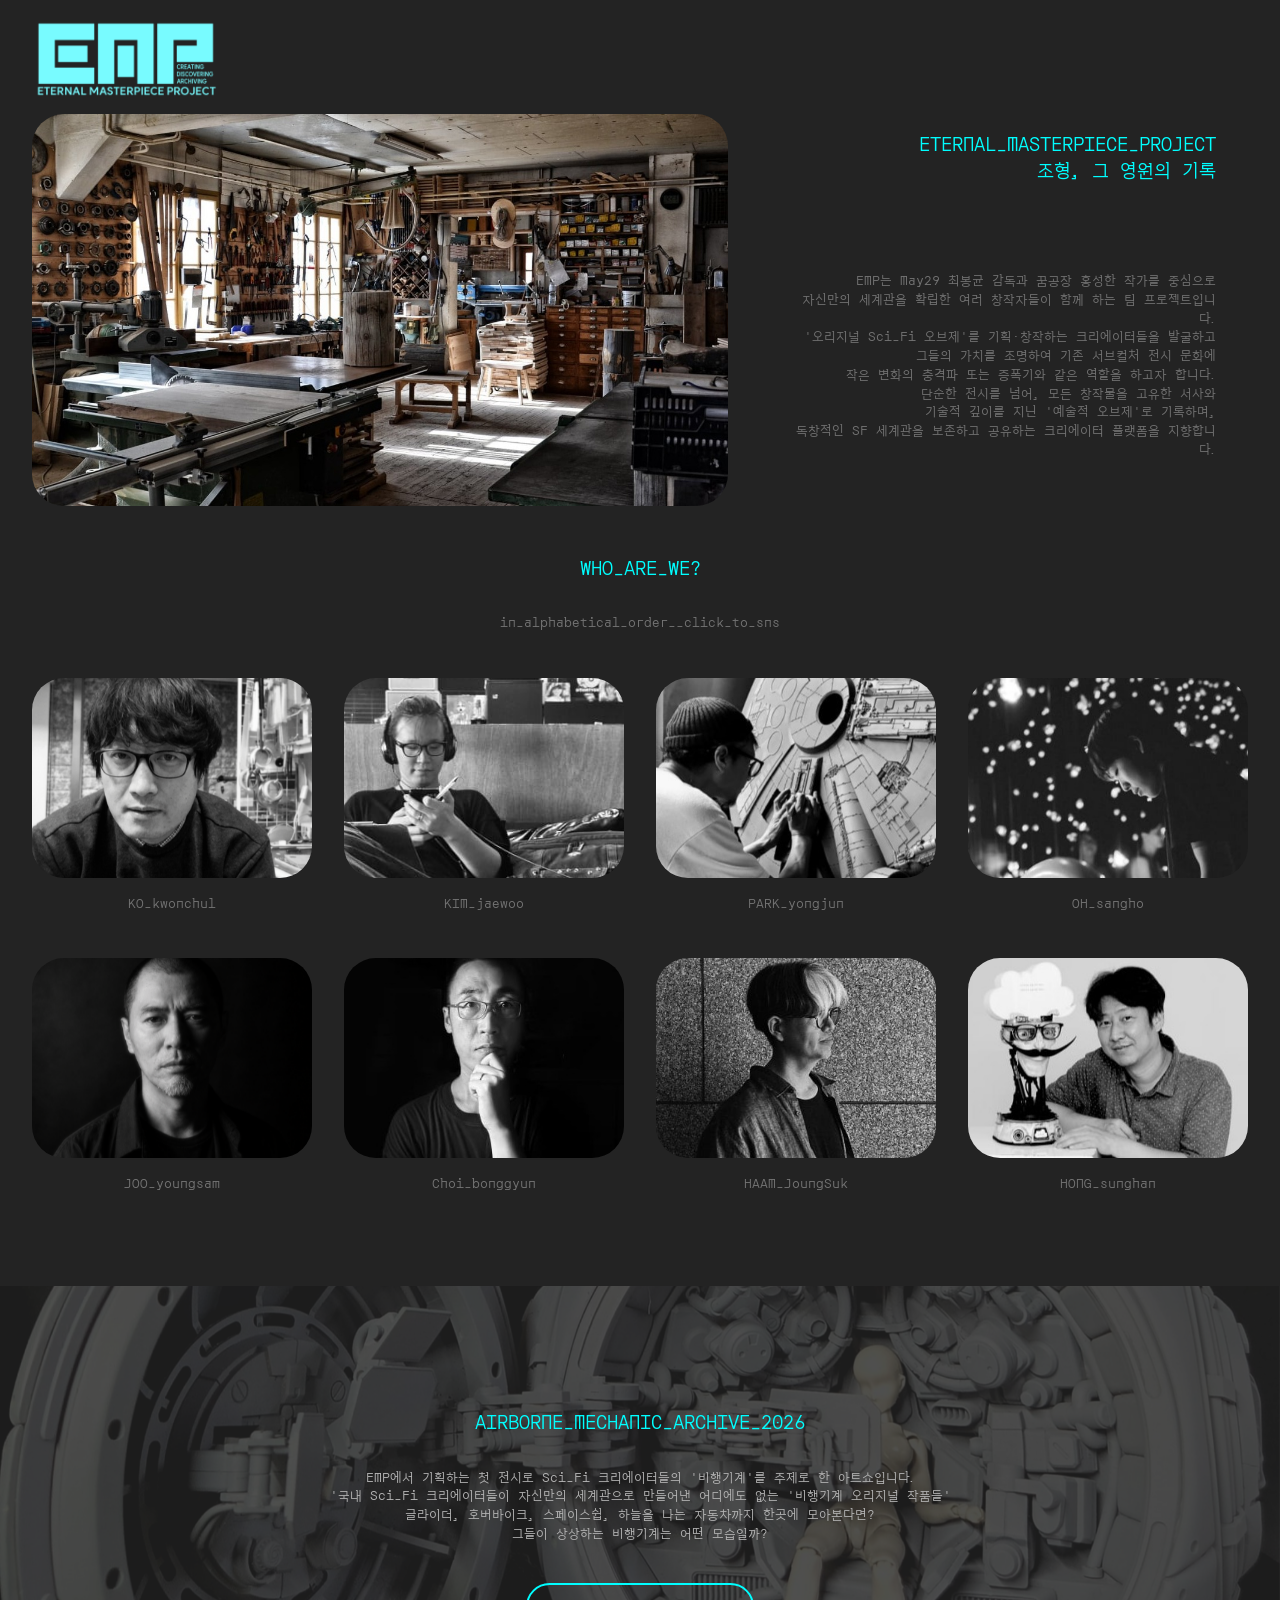
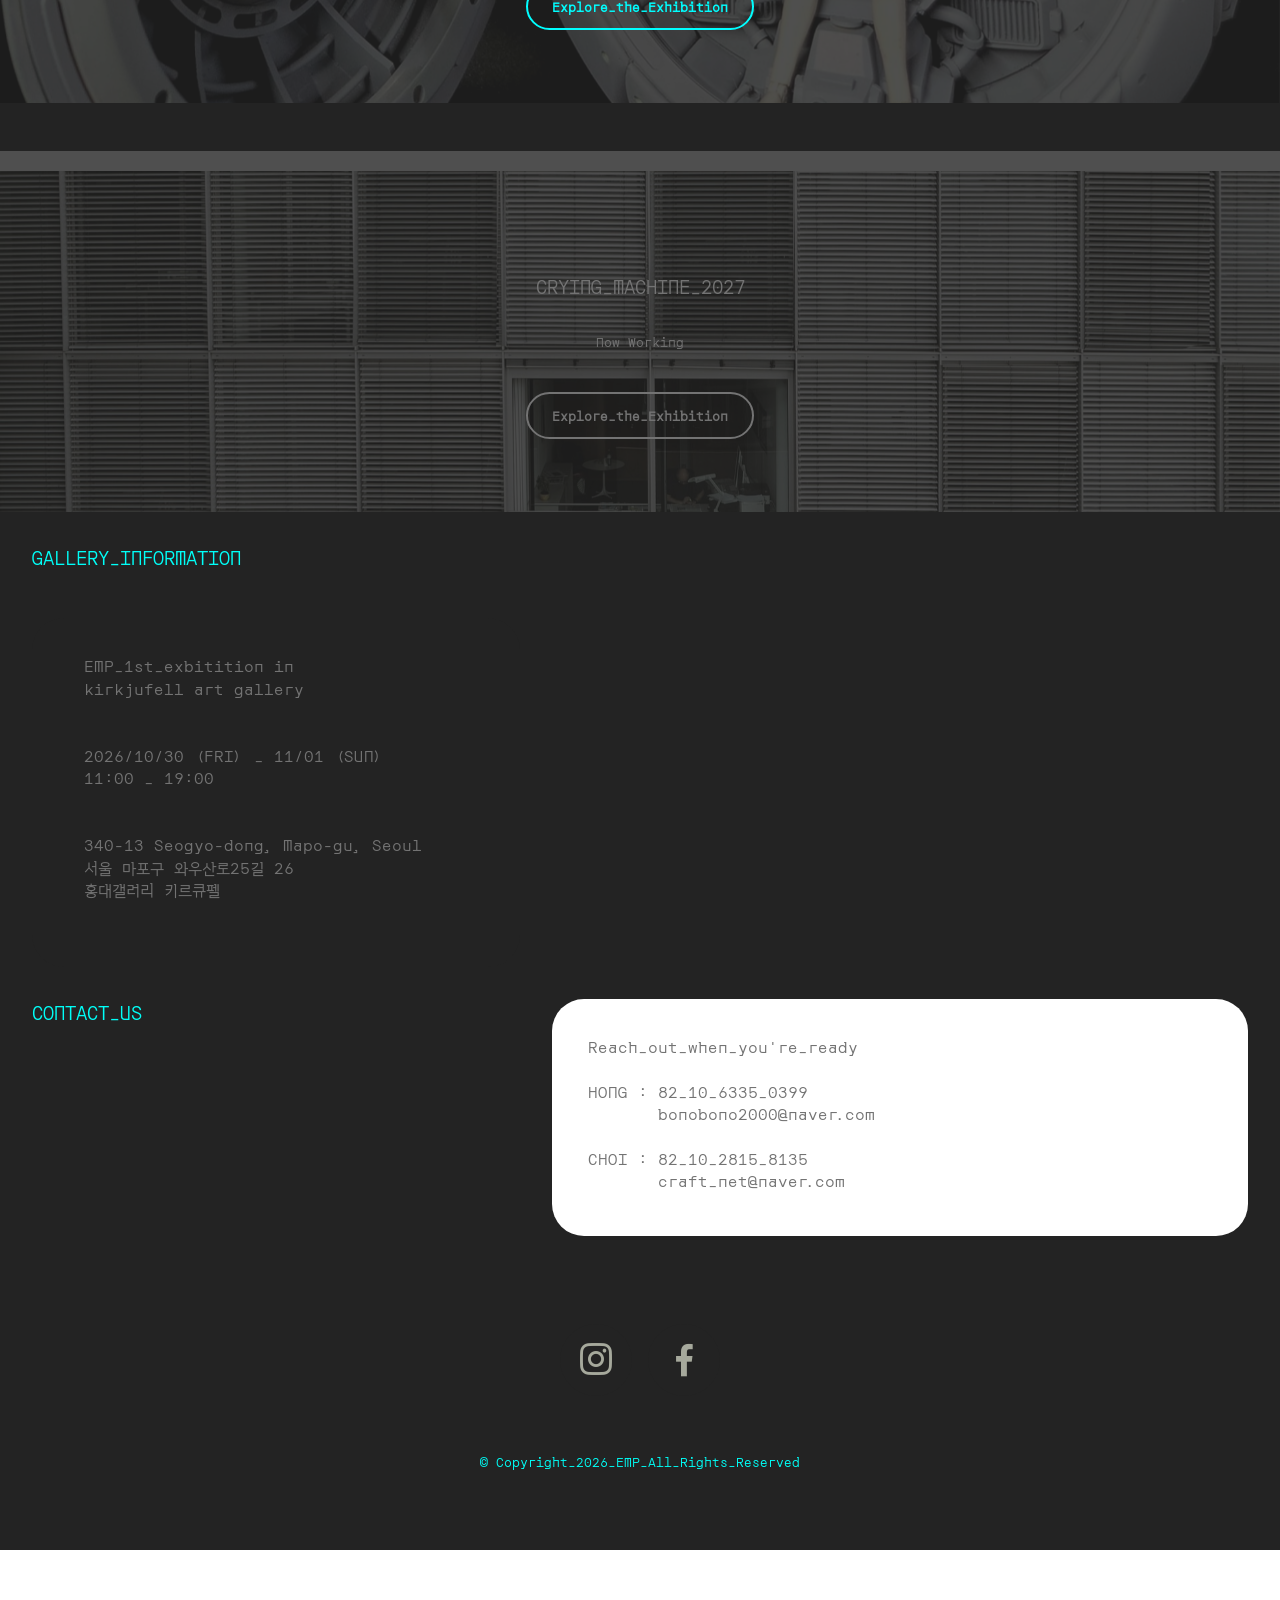
==== commit 69314ed1: "11" ====
--- a/index.html
+++ b/index.html
@@ -20,7 +20,7 @@
   <noscript><link rel="stylesheet" href="https://fonts.googleapis.com/css?family=Orbit:400&display=swap"></noscript>
   <link rel="preload" href="https://fonts.googleapis.com/css?family=Inter+Tight:100,200,300,400,500,600,700,800,900,100i,200i,300i,400i,500i,600i,700i,800i,900i&display=swap" as="style" onload="this.onload=null;this.rel='stylesheet'">
   <noscript><link rel="stylesheet" href="https://fonts.googleapis.com/css?family=Inter+Tight:100,200,300,400,500,600,700,800,900,100i,200i,300i,400i,500i,600i,700i,800i,900i&display=swap"></noscript>
-  <link rel="preload" as="style" href="assets/mobirise/css/mbr-additional.css?v=gTd7AP"><link rel="stylesheet" href="assets/mobirise/css/mbr-additional.css?v=gTd7AP" type="text/css">
+  <link rel="preload" as="style" href="assets/mobirise/css/mbr-additional.css?v=cgQUs5"><link rel="stylesheet" href="assets/mobirise/css/mbr-additional.css?v=cgQUs5" type="text/css">
 
   
   
@@ -93,7 +93,7 @@
     </div>
   </div>
   <div class="row mbr-section-content">
-    <div class="item features-image col-6 col-md-4 col-lg-2 active">
+    <div class="item features-image col-6 col-md-4 col-lg-3 active">
       <div class="item-wrapper">
         <div class="item-img">
           <a href="https://www.facebook.com/profile.php?id=100007024426555" target="_blank"><img src="assets/images/eab3a0eab68cecb2a0-376x282.png" alt="" title="" data-slide-to="0" data-bs-slide-to="0"></a>
@@ -107,7 +107,7 @@
         </div>
         
       </div>
-    </div><div class="item features-image col-6 col-md-4 col-lg-2">
+    </div><div class="item features-image col-6 col-md-4 col-lg-3">
       <div class="item-wrapper">
         <div class="item-img">
           <a href="https://x.com/rlawodn40" target="_blank"><img src="assets/images/eab980ec9eacec9ab0-firebrush-324x432.jpeg" alt="" title="" data-slide-to="2" data-bs-slide-to="2"></a>
@@ -120,7 +120,7 @@
         </div>
         
       </div>
-    </div><div class="item features-image col-6 col-md-4 col-lg-2">
+    </div><div class="item features-image col-6 col-md-4 col-lg-3">
       <div class="item-wrapper">
         <div class="item-img">
           <a href="https://www.instagram.com/pt9000_/" target="_blank"><img src="assets/images/ebb095ec9aa9eca480-376x533.jpeg" alt="" title="" data-slide-to="3" data-bs-slide-to="3"></a>
@@ -133,7 +133,7 @@
         </div>
         
       </div>
-    </div><div class="item features-image col-6 col-md-4 col-lg-2">
+    </div><div class="item features-image col-6 col-md-4 col-lg-3">
       <div class="item-wrapper">
         <div class="item-img">
           <a href="https://www.facebook.com/sangho.oh.498800/" target="_blank"><img src="assets/images/ec98a4ec8381ed98b82-376x271.jpeg" alt="" title="" data-slide-to="4" data-bs-slide-to="4"></a>
@@ -147,21 +147,7 @@
         </div>
         
       </div>
-    </div><div class="item features-image col-6 col-md-4 col-lg-2">
-      <div class="item-wrapper">
-        <div class="item-img">
-          <a href="https://x.com/magaraimr/" target="_blank"><img src="assets/images/ec9db4ebaa85ec8ba0-376x501.png" alt="" title="" data-slide-to="5" data-bs-slide-to="5"></a>
-        </div>
-        <div class="item-content align-left mt-3">
-          
-          <h6 class="item-subtitle mbr-fonts-style mb-3 display-4">
-            LEE_youngshin
-          </h6>
-          
-        </div>
-        
-      </div>
-    </div><div class="item features-image col-6 col-md-4 col-lg-2">
+    </div><div class="item features-image col-6 col-md-4 col-lg-3">
       <div class="item-wrapper">
         <div class="item-img">
           <a href="http://3imension.com" target="_blank"><img src="assets/images/joo02-376x501.png" alt="" title="" data-slide-to="6" data-bs-slide-to="6"></a>
@@ -174,7 +160,7 @@
         </div>
         
       </div>
-    </div><div class="item features-image col-6 col-md-4 col-lg-2">
+    </div><div class="item features-image col-6 col-md-4 col-lg-3">
       <div class="item-wrapper">
         <div class="item-img">
           <a href="http://www.may29.net/" target="_blank"><img src="assets/images/ecb59cebb489eab7a0-376x668.jpeg" alt="" title="" data-slide-to="7" data-bs-slide-to="7"></a>
@@ -188,7 +174,7 @@
         
       </div>
     </div>
-    <div class="item features-image col-6 col-md-4 col-lg-2">
+    <div class="item features-image col-6 col-md-4 col-lg-3">
       <div class="item-wrapper">
         <div class="item-img">
           <a href="https://www.instagram.com/bluredge.haamjang" target="_blank"><img src="assets/images/ed95a8eca095ec849d-376x512.jpeg" alt="" title="" data-slide-to="8" data-bs-slide-to="8"></a>
@@ -203,7 +189,7 @@
         
       </div>
     </div>
-    <div class="item features-image col-6 col-md-4 col-lg-2">
+    <div class="item features-image col-6 col-md-4 col-lg-3">
       <div class="item-wrapper">
         <div class="item-img">
           <a href="https://www.instagram.com/storymade2" target="_blank"><img src="assets/images/ed998dec84b1ed959c3-376x285.jpeg" alt="" title="" data-slide-to="9" data-bs-slide-to="9"></a>
@@ -380,7 +366,7 @@
             </div>
         </div>
     </div>
-</section><section class="display-7" style="padding: 0;align-items: center;justify-content: center;flex-wrap: wrap;    align-content: center;display: flex;position: relative;height: 4rem;"><a href="https://mobiri.se/4609597" style="flex: 1 1;height: 4rem;position: absolute;width: 100%;z-index: 1;"><img alt="" style="height: 4rem;" src="[data-uri]"></a><p style="margin: 0;text-align: center;" class="display-7">&#8204;</p><a style="z-index:1" href="https://mobirise.com">Mobirise </a></section><script src="assets/bootstrap/js/bootstrap.bundle.min.js"></script>  <script src="assets/parallax/jarallax.js"></script>  <script src="assets/smoothscroll/smooth-scroll.js"></script>  <script src="assets/ytplayer/index.js"></script>  <script src="assets/theme/js/script.js"></script>  
+</section><section class="display-7" style="padding: 0;align-items: center;justify-content: center;flex-wrap: wrap;    align-content: center;display: flex;position: relative;height: 4rem;"><a href="https://mobiri.se/4609597" style="flex: 1 1;height: 4rem;position: absolute;width: 100%;z-index: 1;"><img alt="" style="height: 4rem;" src="[data-uri]"></a><p style="margin: 0;text-align: center;" class="display-7">&#8204;</p><a style="z-index:1" href="https://mobirise.com/builder/ai-website-maker.html">Best AI Website Maker</a></section><script src="assets/bootstrap/js/bootstrap.bundle.min.js"></script>  <script src="assets/parallax/jarallax.js"></script>  <script src="assets/smoothscroll/smooth-scroll.js"></script>  <script src="assets/ytplayer/index.js"></script>  <script src="assets/theme/js/script.js"></script>  
   
   
   <input name="animation" type="hidden">
--- a/assets/mobirise/css/mbr-additional.css
+++ b/assets/mobirise/css/mbr-additional.css
@@ -882,6 +882,9 @@
 .cid-vlVE7SEpPm img,
 .cid-vlVE7SEpPm .item-img {
   width: 100%;
+  height: 100%;
+  height: 200px;
+  object-fit: cover;
 }
 .cid-vlVE7SEpPm .item:focus,
 .cid-vlVE7SEpPm span:focus {
@@ -1338,7 +1341,7 @@
 }
 .cid-vqa6vnCwrX {
   padding-top: 0rem;
-  padding-bottom: 1rem;
+  padding-bottom: 0rem;
   background-color: #232323;
 }
 .cid-vqa6vnCwrX .content-head {
@@ -1615,7 +1618,7 @@
   max-width: 800px;
 }
 .cid-vrQJB5JG8g .mbr-section-title {
-  color: #b4b4b4;
+  color: #00feff;
 }
 .cid-vrQJB5JG8g .mbr-section-subtitle {
   color: #b4b4b4;
--- a/assets/mobirise/css/mbr-additional.css
+++ b/assets/mobirise/css/mbr-additional.css
@@ -882,6 +882,9 @@
 .cid-vlVE7SEpPm img,
 .cid-vlVE7SEpPm .item-img {
   width: 100%;
+  height: 100%;
+  height: 200px;
+  object-fit: cover;
 }
 .cid-vlVE7SEpPm .item:focus,
 .cid-vlVE7SEpPm span:focus {
@@ -1338,7 +1341,7 @@
 }
 .cid-vqa6vnCwrX {
   padding-top: 0rem;
-  padding-bottom: 1rem;
+  padding-bottom: 0rem;
   background-color: #232323;
 }
 .cid-vqa6vnCwrX .content-head {
@@ -1615,7 +1618,7 @@
   max-width: 800px;
 }
 .cid-vrQJB5JG8g .mbr-section-title {
-  color: #b4b4b4;
+  color: #00feff;
 }
 .cid-vrQJB5JG8g .mbr-section-subtitle {
   color: #b4b4b4;
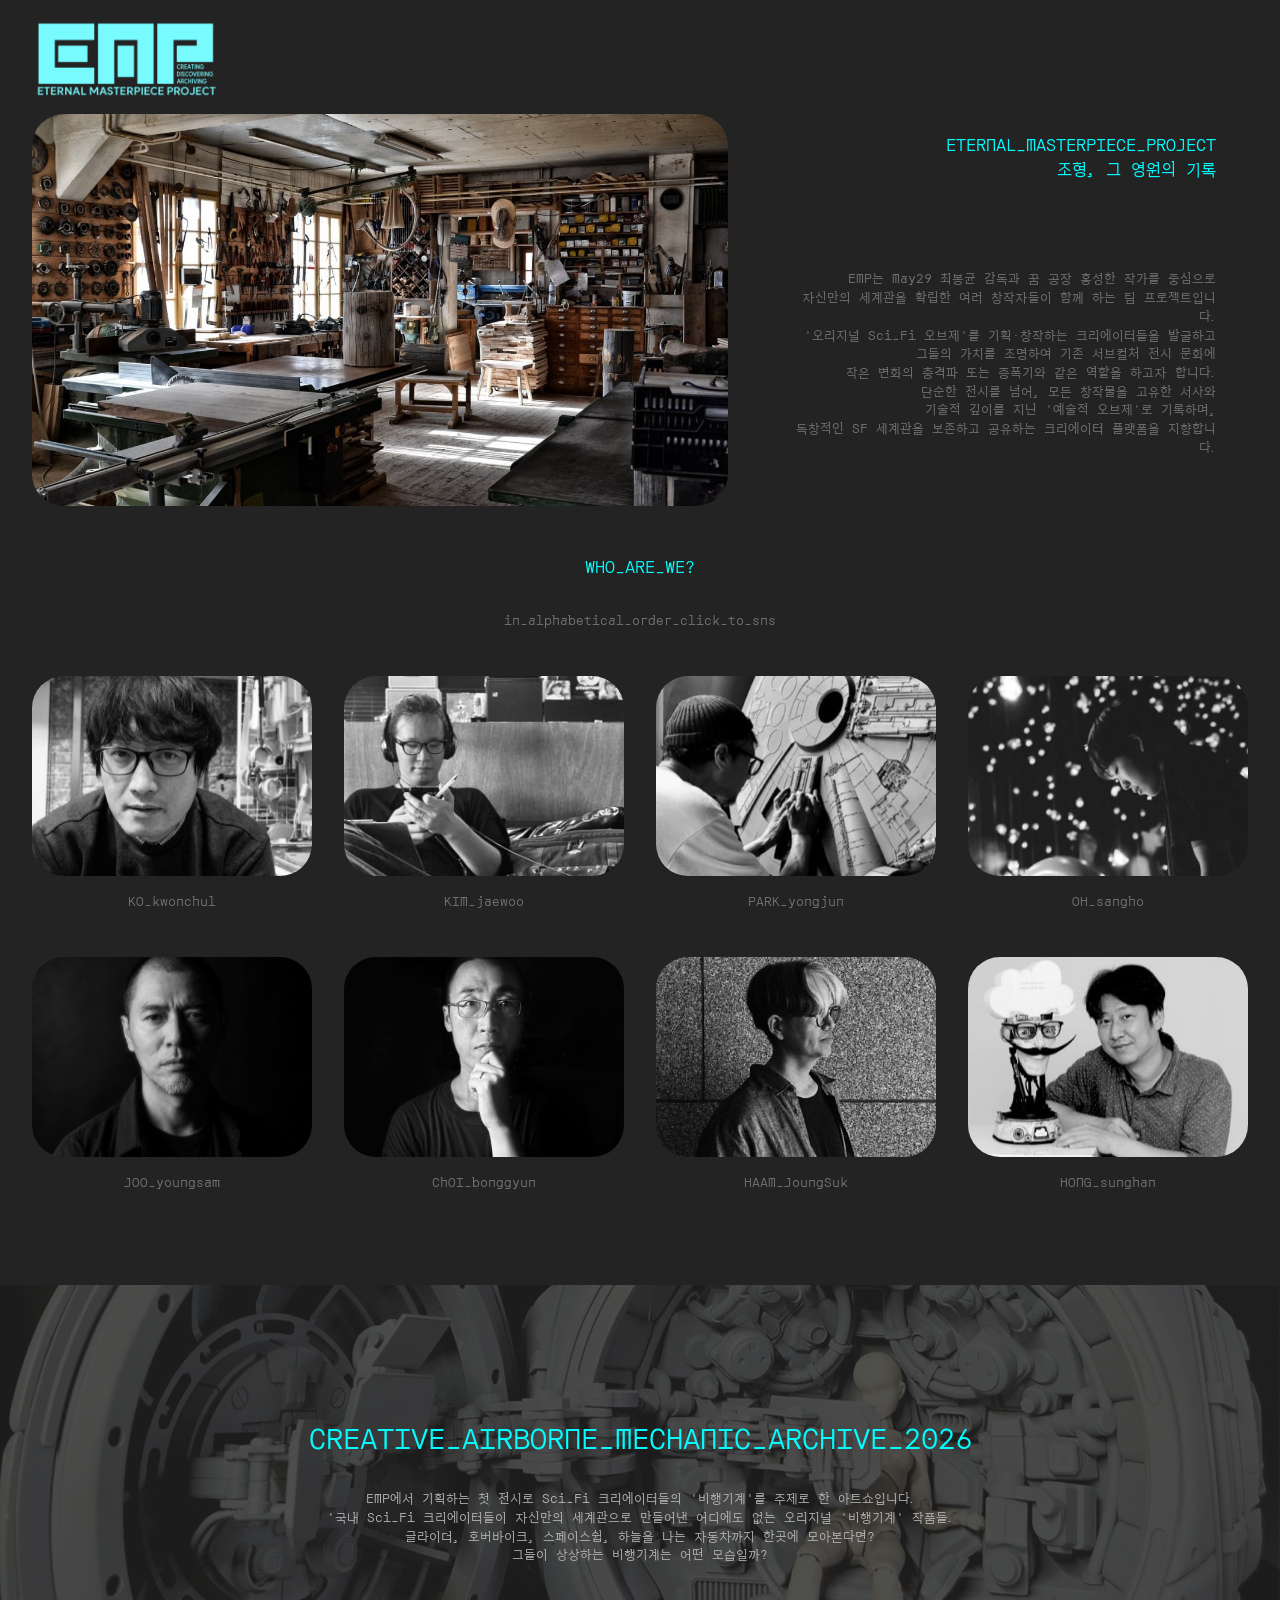
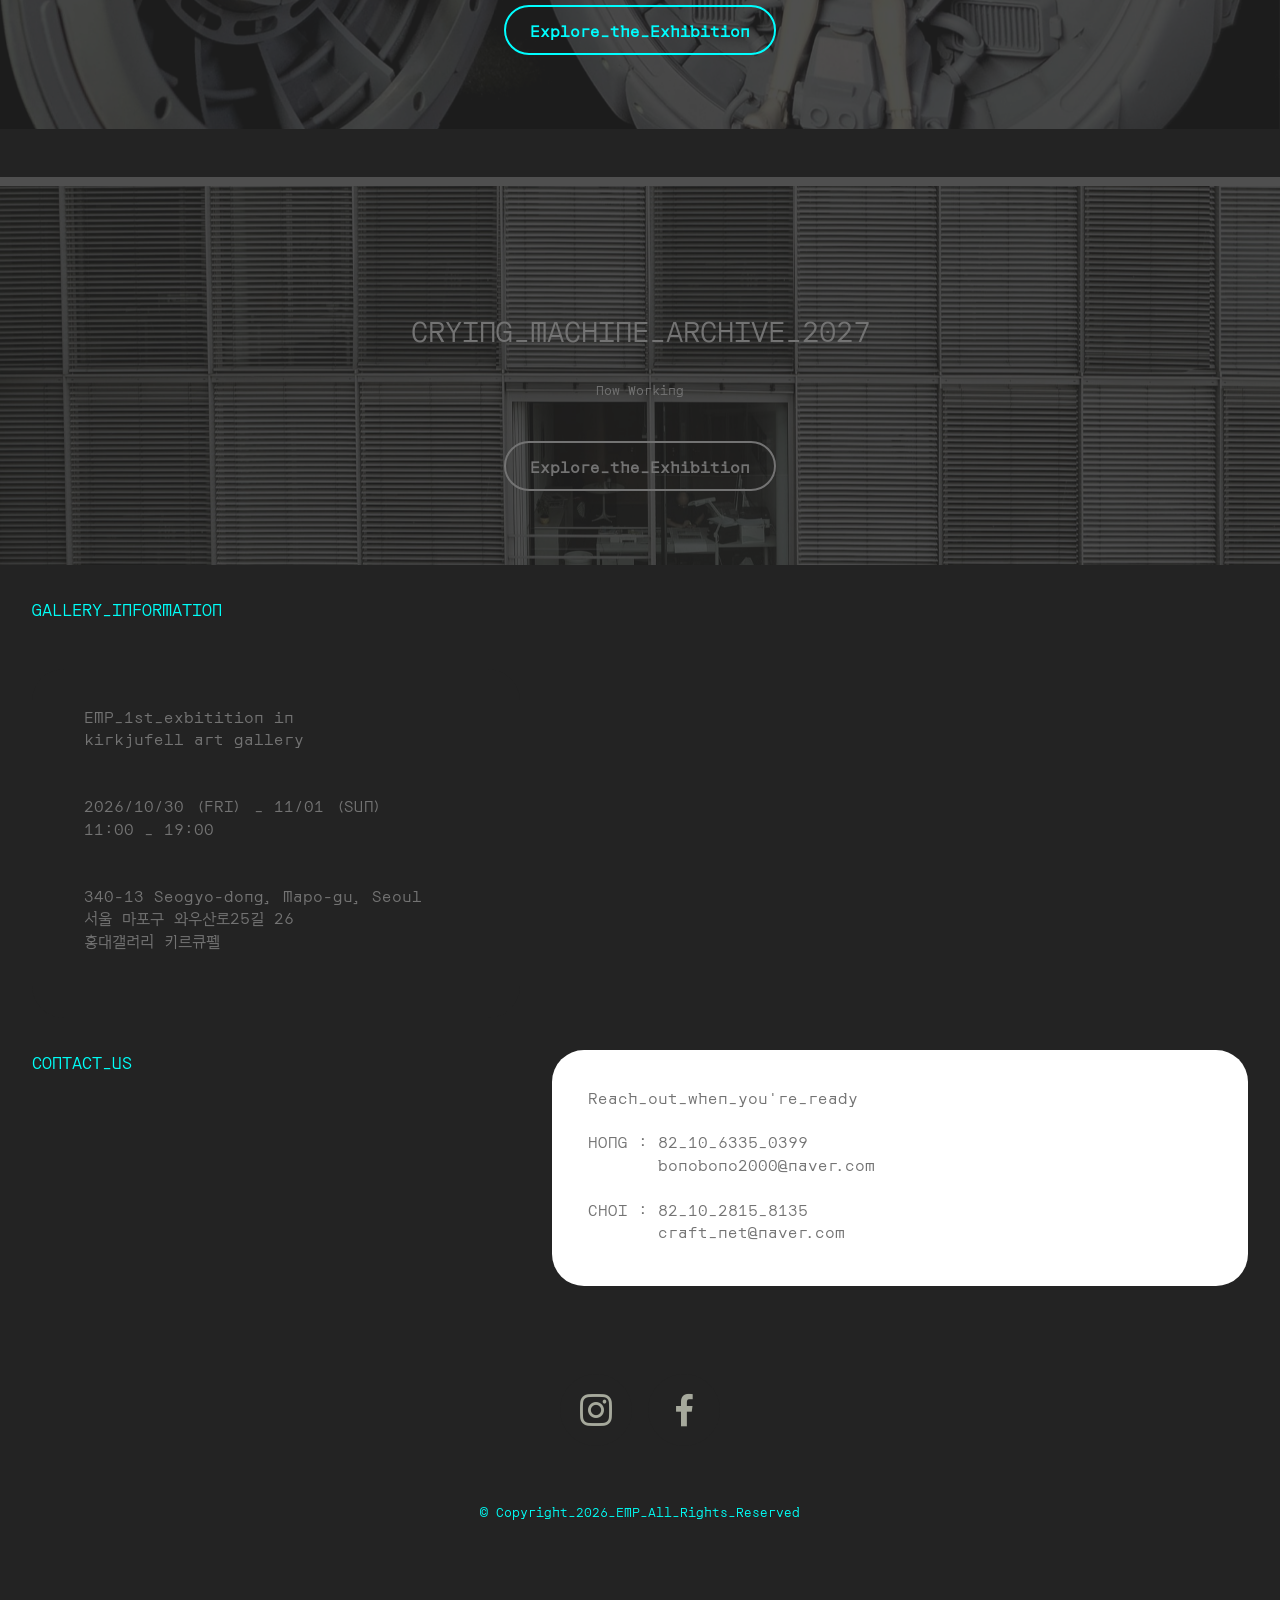
==== commit db26ccce: "11" ====
--- a/index.html
+++ b/index.html
@@ -18,9 +18,7 @@
   <link rel="stylesheet" href="assets/theme/css/style.css">
   <link rel="preload" href="https://fonts.googleapis.com/css?family=Orbit:400&display=swap" as="style" onload="this.onload=null;this.rel='stylesheet'">
   <noscript><link rel="stylesheet" href="https://fonts.googleapis.com/css?family=Orbit:400&display=swap"></noscript>
-  <link rel="preload" href="https://fonts.googleapis.com/css?family=Inter+Tight:100,200,300,400,500,600,700,800,900,100i,200i,300i,400i,500i,600i,700i,800i,900i&display=swap" as="style" onload="this.onload=null;this.rel='stylesheet'">
-  <noscript><link rel="stylesheet" href="https://fonts.googleapis.com/css?family=Inter+Tight:100,200,300,400,500,600,700,800,900,100i,200i,300i,400i,500i,600i,700i,800i,900i&display=swap"></noscript>
-  <link rel="preload" as="style" href="assets/mobirise/css/mbr-additional.css?v=cgQUs5"><link rel="stylesheet" href="assets/mobirise/css/mbr-additional.css?v=cgQUs5" type="text/css">
+  <link rel="preload" as="style" href="assets/mobirise/css/mbr-additional.css?v=yrXFCt"><link rel="stylesheet" href="assets/mobirise/css/mbr-additional.css?v=yrXFCt" type="text/css">
 
   
   
@@ -64,7 +62,7 @@
 			<div class="col-12 col-lg col-md-12">
 				<div class="text-wrapper align-left">
 					<h1 class="mbr-section-title mbr-fonts-style mb-4 display-5">ETERNAL_MASTERPIECE_PROJECT<br>조형, 그 영원의 기록</h1>
-					<p class="mbr-text mbr-fonts-style mb-4 display-4"><br><br><br>EMP는 May29 최봉균 감독과 꿈공장 홍성한 작가를 중심으로
+					<p class="mbr-text mbr-fonts-style mb-4 display-4"><br><br><br>EMP는 May29 최봉균 감독과 꿈 공장 홍성한 작가를 중심으로
 <br>자신만의 세계관을 확립한 여러 창작자들이 함께 하는 팀 프로젝트입니다.
 <br>'오리지널 Sci_Fi 오브제'를 기획·창작하는 크리에이터들을 발굴하고 <br>그들의 가치를 조명하여 기존 서브컬처 전시 문화에 <br>작은 변화의 충격파 또는 증폭기와 같은 역할을 하고자 합니다.
 <br>단순한 전시를 넘어, 모든 창작물을 고유한 서사와 <br>기술적 깊이를 지닌 '예술적 오브제'로 기록하며,
@@ -83,11 +81,11 @@
   <div class="row justify-content-center">
     <div class="col-12 content-head">
       <div class="mbr-section-head mb-5">
-        <h4 class="mbr-section-title mbr-fonts-style align-center mb-0 display-5">
+        <h1 class="mbr-section-title mbr-fonts-style align-center mb-0 display-5">
           WHO_ARE_WE?
-        </h4>
+        </h1>
         <h5 class="mbr-section-subtitle mbr-fonts-style align-center mb-0 mt-4 display-4">
-          in_alphabetical_order__click_to_sns
+          in_alphabetical_order_click_to_sns
         </h5>
       </div>
     </div>
@@ -168,7 +166,7 @@
         <div class="item-content align-left mt-3">
           
           <h6 class="item-subtitle mbr-fonts-style mb-3 display-4">
-            Choi_bonggyun</h6>
+            ChOI_bonggyun</h6>
           
         </div>
         
@@ -219,13 +217,13 @@
   <div class="container">
     <div class="row">
       <div class="content-wrap col-12 col-md-12">
-        <h1 class="mbr-section-title mbr-fonts-style mbr-white mb-4 display-5">
-          <br>AIRBORNE_MECHANIC_ARCHIVE_2026</h1>
+        <h1 class="mbr-section-title mbr-fonts-style mbr-white mb-4 display-2">
+          <br>CREATIVE_AIRBORNE_MECHANIC_ARCHIVE_2026</h1>
         
         <p class="mbr-fonts-style mbr-text mbr-white mb-4 display-4">EMP에서 기획하는 첫 전시로 Sci_Fi 크리에이터들의 '비행기계'를 주제로 한 아트쇼입니다.
-<br>'국내 Sci_Fi 크리에이터들이 자신만의 세계관으로 만들어낸 어디에도 없는 '비행기계 오리지널 작품들'<br>글라이더, 호버바이크, 스페이스쉽, 하늘을 나는 자동차까지 한곳에 모아본다면?
+<br>'국내 Sci_Fi 크리에이터들이 자신만의 세계관으로 만들어낸 어디에도 없는 오리지널 '비행기계' 작품들.<br>글라이더, 호버바이크, 스페이스쉽, 하늘을 나는 자동차까지 한곳에 모아본다면?
 <br>그들이 상상하는 비행기계는 어떤 모습일까?</p>
-        <div class="mbr-section-btn"><a class="btn btn-primary-outline display-4" href="2026.html">Explore_the_Exhibition</a></div>
+        <div class="mbr-section-btn"><a class="btn btn-primary-outline display-7" href="2026.html">Explore_the_Exhibition</a></div>
       </div>
     </div>
   </div>
@@ -254,11 +252,11 @@
   <div class="container">
     <div class="row">
       <div class="content-wrap col-12 col-md-12">
-        <h1 class="mbr-section-title mbr-fonts-style mbr-white mb-4 display-5">
-          <br>CRYING_MACHINE_2027</h1>
+        <h1 class="mbr-section-title mbr-fonts-style mbr-white mb-4 display-2">
+          <br>CRYING_MACHINE_ARCHIVE_2027</h1>
         
         <p class="mbr-fonts-style mbr-text mbr-white mb-4 display-4">Now Working</p>
-        <div class="mbr-section-btn"><a class="btn btn-success-outline display-4">Explore_the_Exhibition</a></div>
+        <div class="mbr-section-btn"><a class="btn btn-success-outline display-7">Explore_the_Exhibition</a></div>
       </div>
     </div>
   </div>
@@ -366,7 +364,7 @@
             </div>
         </div>
     </div>
-</section><section class="display-7" style="padding: 0;align-items: center;justify-content: center;flex-wrap: wrap;    align-content: center;display: flex;position: relative;height: 4rem;"><a href="https://mobiri.se/4609597" style="flex: 1 1;height: 4rem;position: absolute;width: 100%;z-index: 1;"><img alt="" style="height: 4rem;" src="[data-uri]"></a><p style="margin: 0;text-align: center;" class="display-7">&#8204;</p><a style="z-index:1" href="https://mobirise.com/builder/ai-website-maker.html">Best AI Website Maker</a></section><script src="assets/bootstrap/js/bootstrap.bundle.min.js"></script>  <script src="assets/parallax/jarallax.js"></script>  <script src="assets/smoothscroll/smooth-scroll.js"></script>  <script src="assets/ytplayer/index.js"></script>  <script src="assets/theme/js/script.js"></script>  
+</section><section class="display-7" style="padding: 0;align-items: center;justify-content: center;flex-wrap: wrap;    align-content: center;display: flex;position: relative;height: 4rem;"><a href="https://mobiri.se/4609597" style="flex: 1 1;height: 4rem;position: absolute;width: 100%;z-index: 1;"><img alt="" style="height: 4rem;" src="[data-uri]"></a><p style="margin: 0;text-align: center;" class="display-7">&#8204;</p><a style="z-index:1" href="https://mobirise.com/builder/ai-website-creator.html">Best AI Website Creator</a></section><script src="assets/bootstrap/js/bootstrap.bundle.min.js"></script>  <script src="assets/parallax/jarallax.js"></script>  <script src="assets/smoothscroll/smooth-scroll.js"></script>  <script src="assets/ytplayer/index.js"></script>  <script src="assets/theme/js/script.js"></script>  
   
   
   <input name="animation" type="hidden">
--- a/assets/mobirise/css/mbr-additional.css
+++ b/assets/mobirise/css/mbr-additional.css
@@ -46,11 +46,11 @@
 }
 .display-5 {
   font-family: 'Orbit', sans-serif;
-  font-size: 1.2rem;
+  font-size: 1.1rem;
   line-height: 1.5;
 }
 .display-5 > .mbr-iconfont {
-  font-size: 1.5rem;
+  font-size: 1.375rem;
 }
 .display-7 {
   font-family: 'Orbit', sans-serif;
@@ -87,9 +87,9 @@
     line-height: calc( 1.4 * (0.93rem + (0.8 - 0.93) * ((100vw - 20rem) / (48 - 20))));
   }
   .display-5 {
-    font-size: 0.96rem;
-    font-size: calc( 1.07rem + (1.2 - 1.07) * ((100vw - 20rem) / (48 - 20)));
-    line-height: calc( 1.4 * (1.07rem + (1.2 - 1.07) * ((100vw - 20rem) / (48 - 20))));
+    font-size: 0.88rem;
+    font-size: calc( 1.0350000000000001rem + (1.1 - 1.0350000000000001) * ((100vw - 20rem) / (48 - 20)));
+    line-height: calc( 1.4 * (1.0350000000000001rem + (1.1 - 1.0350000000000001) * ((100vw - 20rem) / (48 - 20))));
   }
   .display-7 {
     font-size: 0.8rem;
@@ -114,9 +114,9 @@
     line-height: calc( 1.4 * (0.93rem + (0.8 - 0.93) * ((100vw - 62rem) / (87 - 62))));
   }
   .display-5 {
-    font-size: 0.96rem;
-    font-size: calc( 1.07rem + (1.2 - 1.07) * ((100vw - 62rem) / (87 - 62)));
-    line-height: calc( 1.4 * (1.07rem + (1.2 - 1.07) * ((100vw - 62rem) / (87 - 62))));
+    font-size: 0.88rem;
+    font-size: calc( 1.0350000000000001rem + (1.1 - 1.0350000000000001) * ((100vw - 62rem) / (87 - 62)));
+    line-height: calc( 1.4 * (1.0350000000000001rem + (1.1 - 1.0350000000000001) * ((100vw - 62rem) / (87 - 62))));
   }
   .display-7 {
     font-size: 0.8rem;
@@ -775,14 +775,6 @@
   outline-offset: 2px !important;
   transition: outline 0.2s ease-in-out;
 }
-.new-font {
-  font-family: 'Inter Tight', sans-serif;
-  font-size: 2rem;
-  line-height: 1.5;
-}
-.new-font > .mbr-iconfont {
-  font-size: 2rem;
-}
 .cid-tJS9vXDdRK {
   padding-top: 0rem;
   padding-bottom: 0rem;
@@ -944,6 +936,7 @@
 .cid-vlVE7SEpPm .item-subtitle,
 .cid-vlVE7SEpPm .mbr-section-btn {
   color: #737373;
+  text-align: center;
 }
 .cid-vlVwd4Jt3r {
   display: flex;
@@ -1354,7 +1347,7 @@
 .cid-vqa6vnCwrX .mbr-text,
 .cid-vqa6vnCwrX .mbr-section-btn {
   color: #00feff;
-  text-align: center;
+  text-align: justify;
 }
 .cid-vrQJB5JG8g {
   padding-top: 1rem;
@@ -1624,7 +1617,8 @@
   color: #b4b4b4;
 }
 .cid-vrQJB5JG8g .mbr-item-subtitle {
-  color: #b4b4b4;
+  color: #00feff;
+  text-align: center;
 }
 .cid-vlVAwhyDSv {
   padding-top: 3rem;
--- a/assets/mobirise/css/mbr-additional.css
+++ b/assets/mobirise/css/mbr-additional.css
@@ -46,11 +46,11 @@
 }
 .display-5 {
   font-family: 'Orbit', sans-serif;
-  font-size: 1.2rem;
+  font-size: 1.1rem;
   line-height: 1.5;
 }
 .display-5 > .mbr-iconfont {
-  font-size: 1.5rem;
+  font-size: 1.375rem;
 }
 .display-7 {
   font-family: 'Orbit', sans-serif;
@@ -87,9 +87,9 @@
     line-height: calc( 1.4 * (0.93rem + (0.8 - 0.93) * ((100vw - 20rem) / (48 - 20))));
   }
   .display-5 {
-    font-size: 0.96rem;
-    font-size: calc( 1.07rem + (1.2 - 1.07) * ((100vw - 20rem) / (48 - 20)));
-    line-height: calc( 1.4 * (1.07rem + (1.2 - 1.07) * ((100vw - 20rem) / (48 - 20))));
+    font-size: 0.88rem;
+    font-size: calc( 1.0350000000000001rem + (1.1 - 1.0350000000000001) * ((100vw - 20rem) / (48 - 20)));
+    line-height: calc( 1.4 * (1.0350000000000001rem + (1.1 - 1.0350000000000001) * ((100vw - 20rem) / (48 - 20))));
   }
   .display-7 {
     font-size: 0.8rem;
@@ -114,9 +114,9 @@
     line-height: calc( 1.4 * (0.93rem + (0.8 - 0.93) * ((100vw - 62rem) / (87 - 62))));
   }
   .display-5 {
-    font-size: 0.96rem;
-    font-size: calc( 1.07rem + (1.2 - 1.07) * ((100vw - 62rem) / (87 - 62)));
-    line-height: calc( 1.4 * (1.07rem + (1.2 - 1.07) * ((100vw - 62rem) / (87 - 62))));
+    font-size: 0.88rem;
+    font-size: calc( 1.0350000000000001rem + (1.1 - 1.0350000000000001) * ((100vw - 62rem) / (87 - 62)));
+    line-height: calc( 1.4 * (1.0350000000000001rem + (1.1 - 1.0350000000000001) * ((100vw - 62rem) / (87 - 62))));
   }
   .display-7 {
     font-size: 0.8rem;
@@ -775,14 +775,6 @@
   outline-offset: 2px !important;
   transition: outline 0.2s ease-in-out;
 }
-.new-font {
-  font-family: 'Inter Tight', sans-serif;
-  font-size: 2rem;
-  line-height: 1.5;
-}
-.new-font > .mbr-iconfont {
-  font-size: 2rem;
-}
 .cid-tJS9vXDdRK {
   padding-top: 0rem;
   padding-bottom: 0rem;
@@ -944,6 +936,7 @@
 .cid-vlVE7SEpPm .item-subtitle,
 .cid-vlVE7SEpPm .mbr-section-btn {
   color: #737373;
+  text-align: center;
 }
 .cid-vlVwd4Jt3r {
   display: flex;
@@ -1354,7 +1347,7 @@
 .cid-vqa6vnCwrX .mbr-text,
 .cid-vqa6vnCwrX .mbr-section-btn {
   color: #00feff;
-  text-align: center;
+  text-align: justify;
 }
 .cid-vrQJB5JG8g {
   padding-top: 1rem;
@@ -1624,7 +1617,8 @@
   color: #b4b4b4;
 }
 .cid-vrQJB5JG8g .mbr-item-subtitle {
-  color: #b4b4b4;
+  color: #00feff;
+  text-align: center;
 }
 .cid-vlVAwhyDSv {
   padding-top: 3rem;
